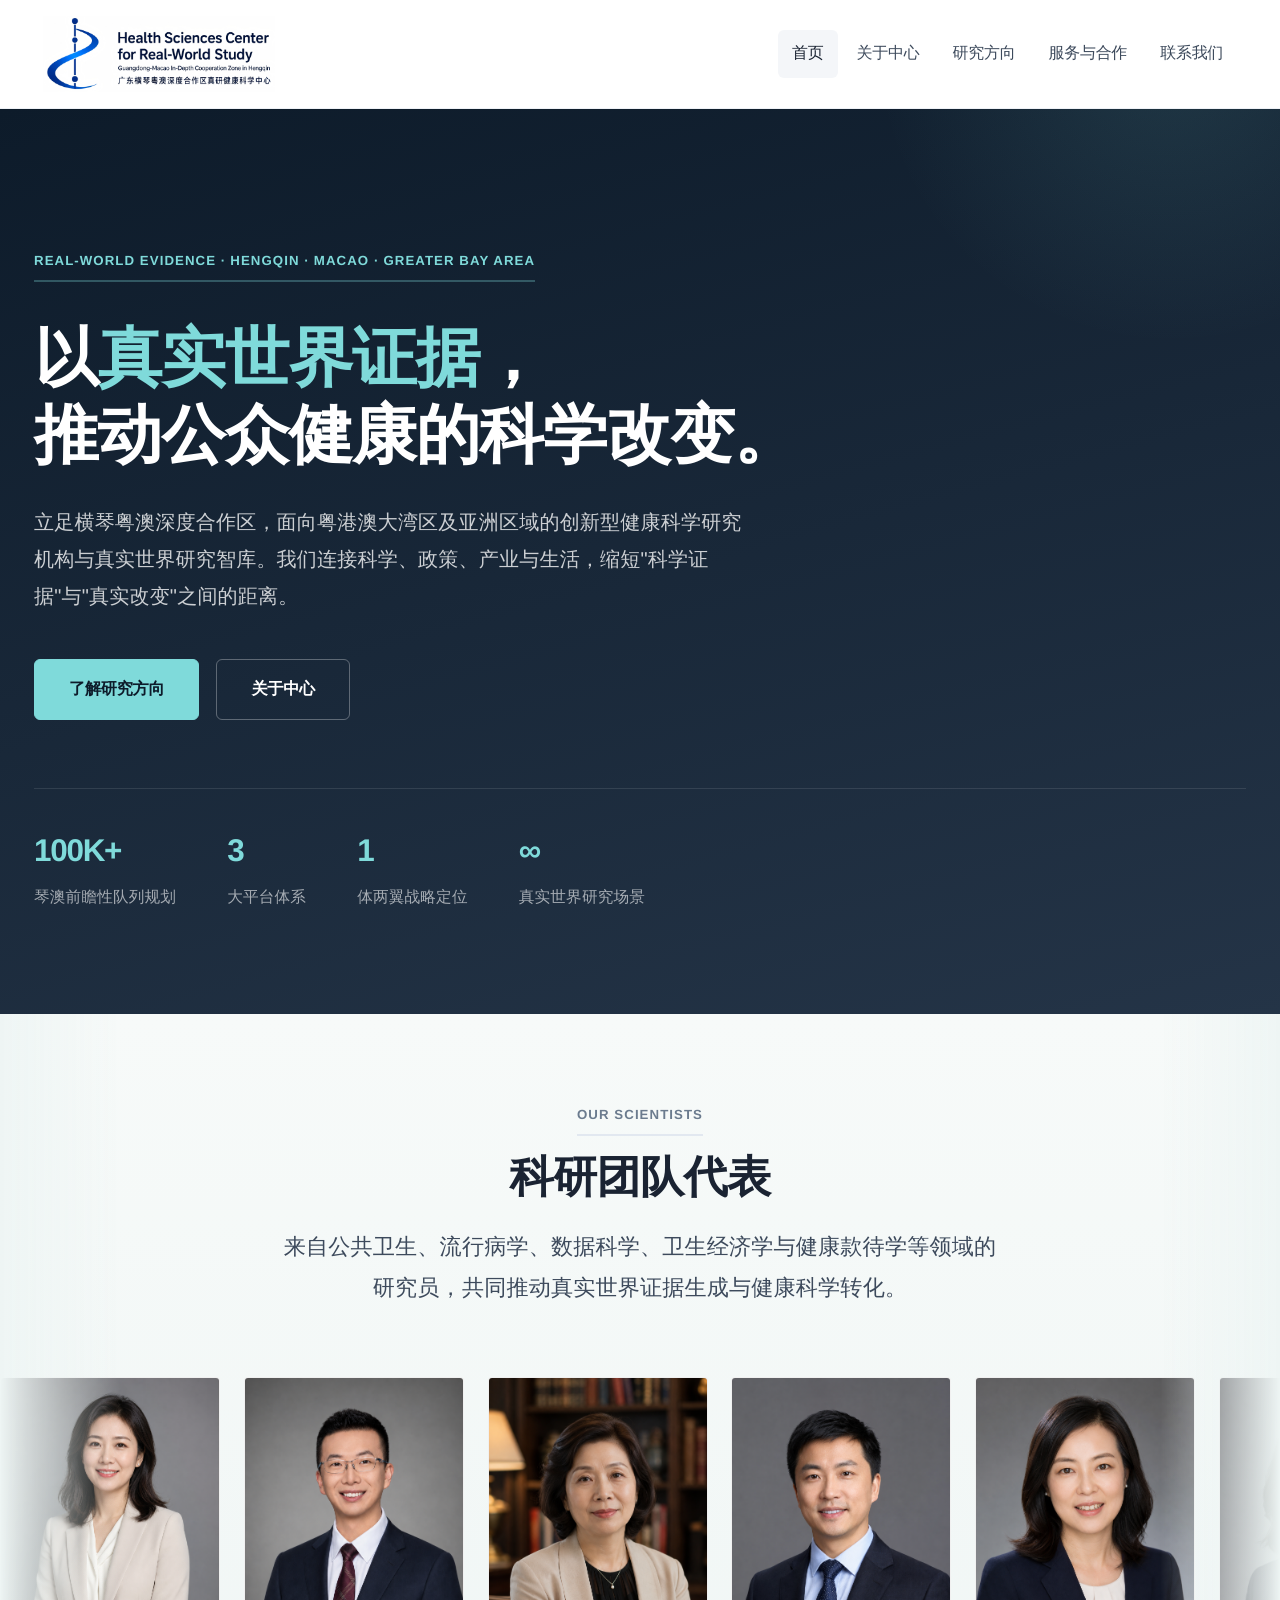
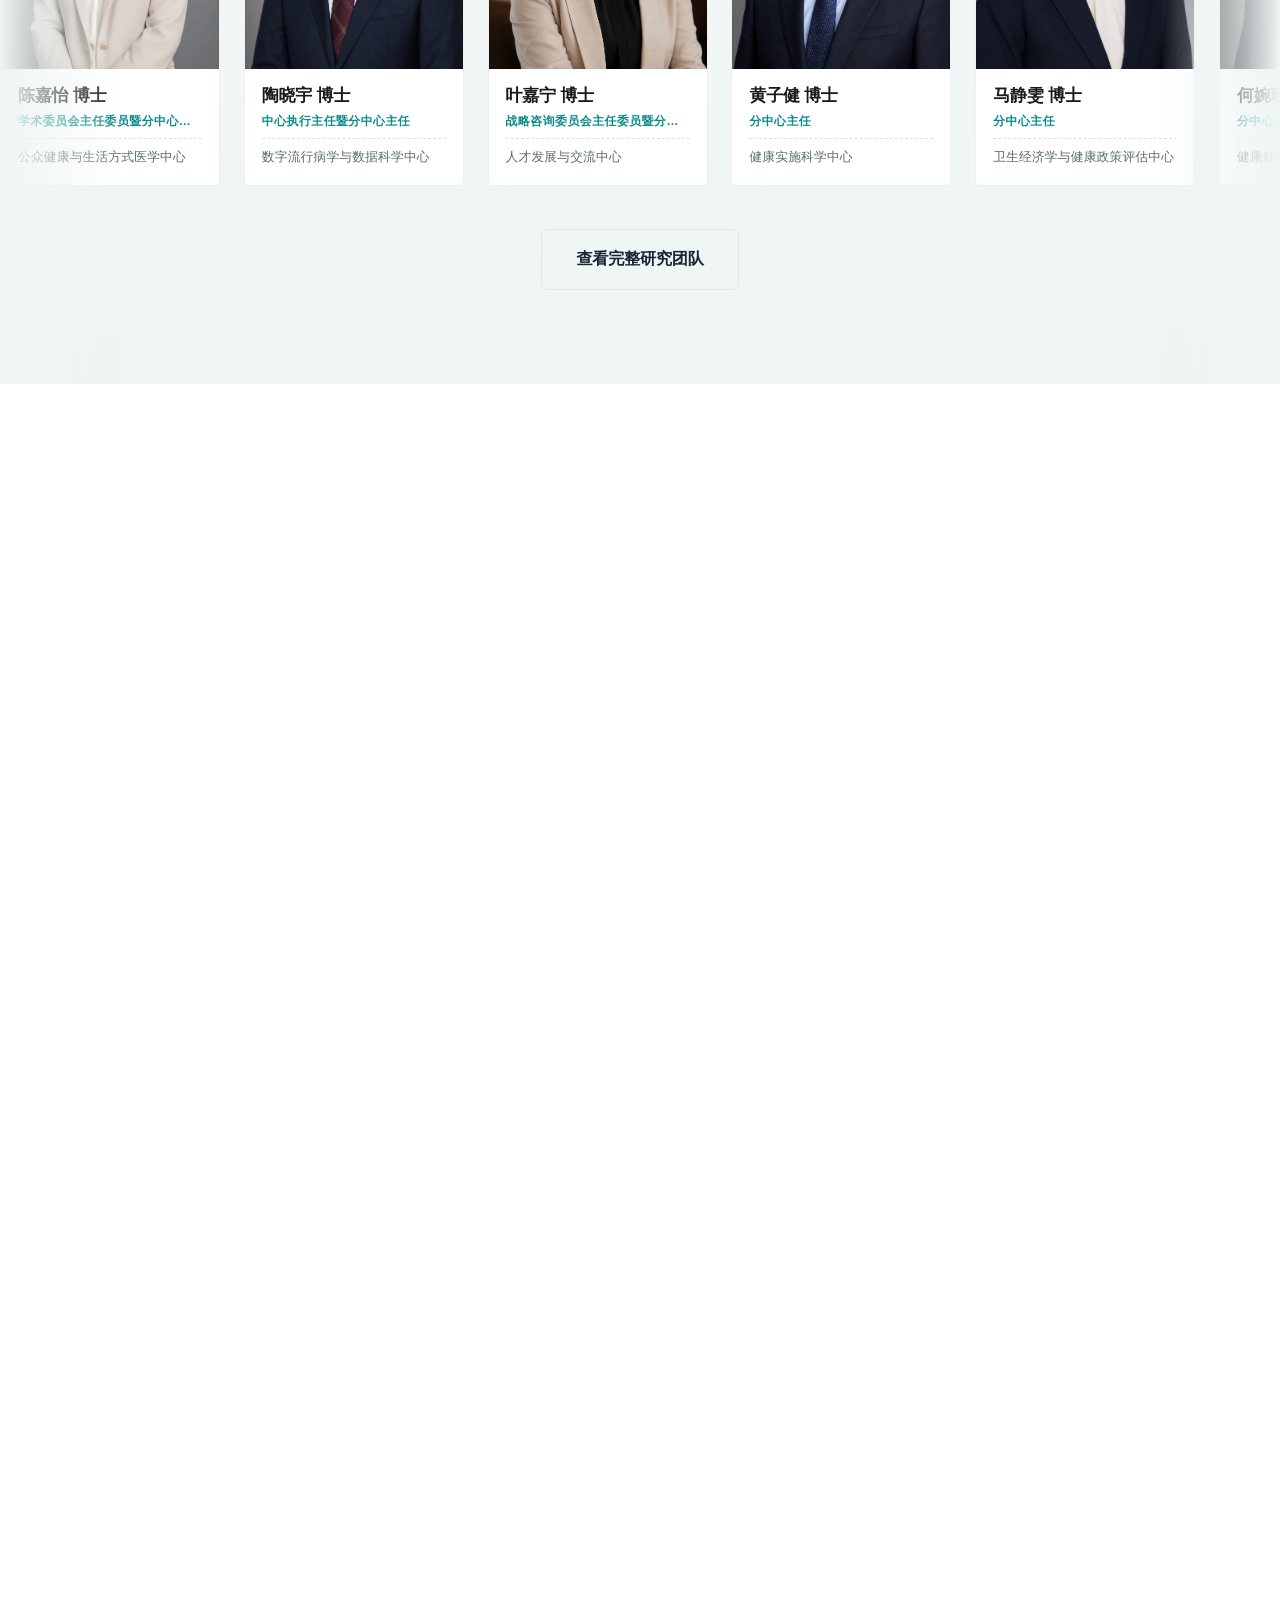
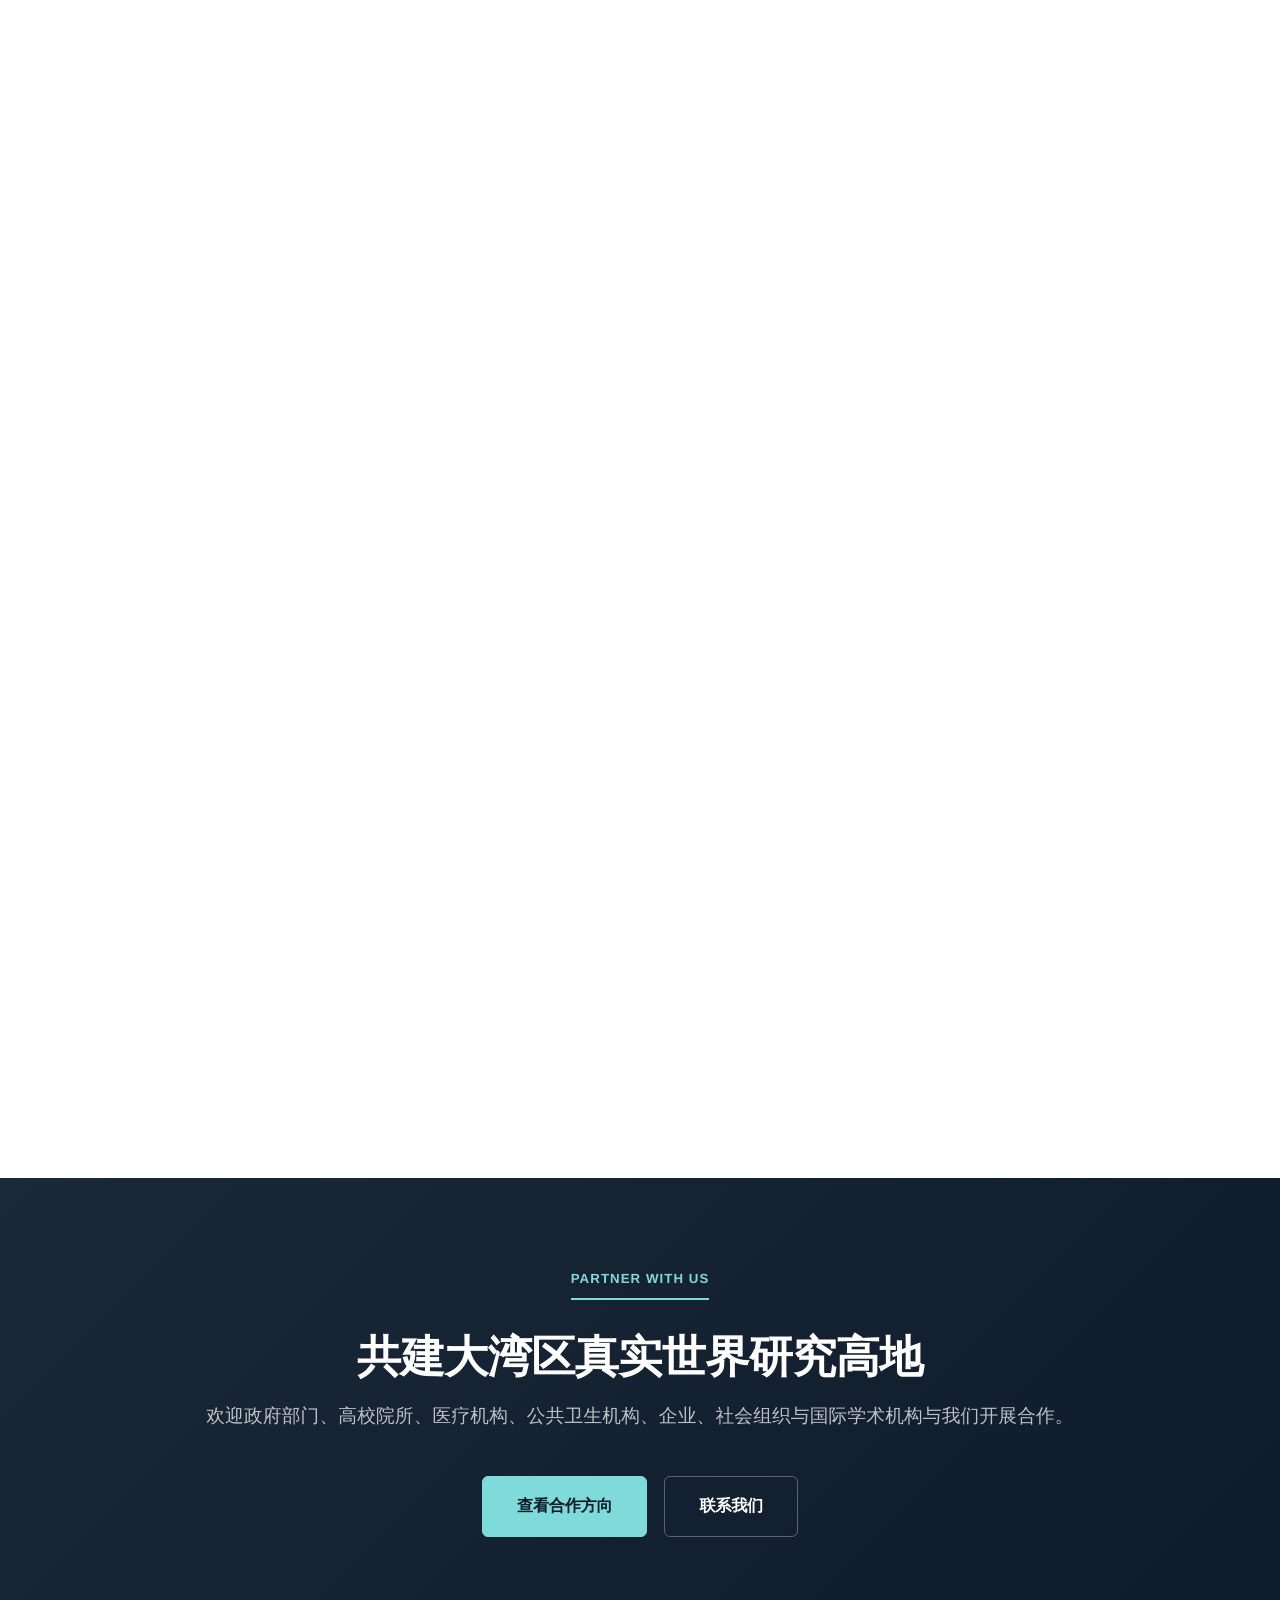
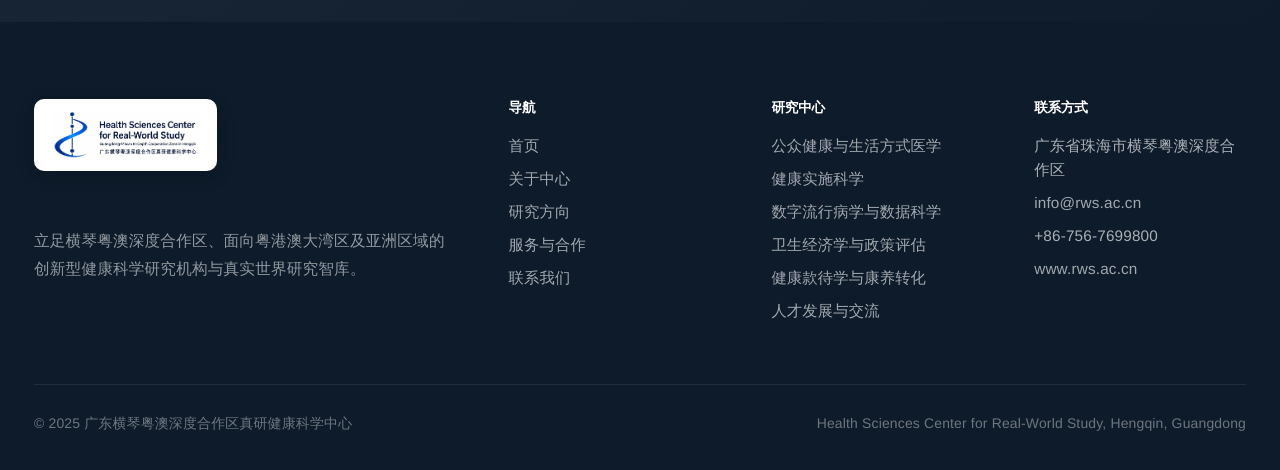
==== index.html @ e876688c "Update index.html" ====
<!DOCTYPE html>
<html lang="zh-CN">
<head>
    <meta charset="UTF-8">
    <meta name="viewport" content="width=device-width, initial-scale=1.0">
    <title>真研健康科学中心 | 横琴粤澳深度合作区</title>
    <meta name="description" content="广东横琴粤澳深度合作区真研健康科学中心 — 立足横琴、联动澳门、服务大湾区、辐射亚洲的真实世界研究高地与公共健康智库。">
    <link rel="icon" href="img/logo-mark.png" type="image/png">

    <link rel="stylesheet" href="styles.css">

    <!-- =====================================================
         Global Font System
         中文：黑体体系
         英文 / 数字：参考科研机构官网常用的现代无衬线字体体系
    ===================================================== -->
    <style>
        :root {
            --font-cn: SimHei, "黑体", "Heiti SC", "STHeiti", "Microsoft YaHei", "PingFang SC", sans-serif;
            --font-latin: "IBM Plex Sans", "Inter", "Aptos", "Segoe UI", "Helvetica Neue", Arial, sans-serif;
            --font-display: "IBM Plex Sans Condensed", "Inter Tight", "Aptos Display", "Segoe UI", "Helvetica Neue", Arial, sans-serif;
            --font-mono-num: "IBM Plex Mono", "Roboto Mono", "SFMono-Regular", Consolas, monospace;
        }

        html,
        body {
            font-family: var(--font-latin), var(--font-cn);
            font-feature-settings: "kern" 1, "liga" 1, "tnum" 1;
            -webkit-font-smoothing: antialiased;
            -moz-osx-font-smoothing: grayscale;
            text-rendering: geometricPrecision;
        }

        *,
        *::before,
        *::after {
            font-family: inherit;
        }

        button,
        input,
        textarea,
        select {
            font: inherit;
        }

        h1,
        h2,
        h3,
        h4,
        h5,
        h6,
        .brand,
        .nav-menu,
        .btn {
            font-family: var(--font-latin), var(--font-cn);
            letter-spacing: -0.015em;
        }

        h1,
        h2 {
            font-weight: 800;
        }

        .eyebrow,
        .en,
        .num,
        .figure,
        .hero-meta strong,
        .legal span:last-child {
            font-family: var(--font-display), var(--font-latin), var(--font-cn);
            font-feature-settings: "tnum" 1, "lnum" 1, "kern" 1;
        }

        .eyebrow,
        .num,
        .en {
            letter-spacing: 0.08em;
        }

        .figure,
        .hero-meta strong {
            letter-spacing: -0.04em;
        }

        .pi-name,
        .pi-role,
        .pi-center,
        .stat .label,
        .card p,
        .bullets p,
        .footer-grid p,
        .footer-grid li {
            font-family: var(--font-latin), var(--font-cn);
        }
    </style>

    <!-- =====================================================
         Team Marquee Styles
    ===================================================== -->
    <style>
        .team-marquee {
            padding: 5rem 0 5.5rem;
            background: linear-gradient(180deg, #f7faf9 0%, #eef5f4 100%);
            position: relative;
            overflow: hidden;
        }

        .team-marquee::before,
        .team-marquee::after {
            content: '';
            position: absolute;
            top: 0;
            bottom: 0;
            width: 120px;
            z-index: 3;
            pointer-events: none;
        }

        .team-marquee::before {
            left: 0;
            background: linear-gradient(90deg, #eef5f4 0%, rgba(238, 245, 244, 0) 100%);
        }

        .team-marquee::after {
            right: 0;
            background: linear-gradient(270deg, #eef5f4 0%, rgba(238, 245, 244, 0) 100%);
        }

        .team-marquee .section-head {
            position: relative;
            z-index: 4;
        }

        .marquee-track-wrap {
            margin-top: 2.5rem;
            position: relative;
            z-index: 1;
        }

        .marquee-track {
            display: flex;
            gap: 1.4rem;
            width: max-content;
            animation: marquee-scroll 80s linear infinite;
            will-change: transform;
        }

        .marquee-track-wrap:hover .marquee-track {
            animation-play-state: paused;
        }

        @keyframes marquee-scroll {
            from { transform: translateX(0); }
            to   { transform: translateX(-50%); }
        }

        .pi-card {
            flex: 0 0 220px;
            background: #fff;
            border: 1px solid rgba(0, 0, 0, .06);
            border-radius: 4px;
            overflow: hidden;
            text-decoration: none;
            color: inherit;
            display: flex;
            flex-direction: column;
            transition: transform .35s ease, box-shadow .35s ease, border-color .35s ease;
        }

        .pi-card:hover {
            transform: translateY(-5px);
            box-shadow: 0 16px 40px rgba(20, 58, 58, .12);
            border-color: rgba(10, 138, 138, .35);
        }

        .pi-photo {
            aspect-ratio: 3 / 4;
            overflow: hidden;
            background:
                radial-gradient(circle at 50% 35%, #c9dede 0 22%, transparent 23%),
                radial-gradient(ellipse at 50% 110%, #c9dede 0 40%, transparent 41%),
                linear-gradient(135deg, #eef5f5 0%, #d9eaea 100%);
        }

        .pi-photo img {
            width: 100%;
            height: 100%;
            object-fit: cover;
            display: block;
            transition: transform .55s ease;
        }

        .pi-card:hover .pi-photo img {
            transform: scale(1.06);
        }

        .pi-body {
            padding: .95rem 1rem 1.1rem;
            display: flex;
            flex-direction: column;
            gap: .35rem;
        }

        .pi-name {
            margin: 0;
            font-size: 1rem;
            font-weight: 700;
            color: #1a1a1a;
            line-height: 1.3;
        }

        .pi-role {
            font-size: .7rem;
            font-weight: 600;
            color: #0a8a8a;
            letter-spacing: .04em;
            line-height: 1.4;
            display: -webkit-box;
            -webkit-line-clamp: 1;
            -webkit-box-orient: vertical;
            overflow: hidden;
        }

        .pi-center {
            font-size: .75rem;
            color: #5a6b6b;
            line-height: 1.5;
            margin: .15rem 0 0;
            padding-top: .5rem;
            border-top: 1px dashed rgba(0, 0, 0, .12);
        }

        @media (max-width: 768px) {
            .team-marquee { padding: 3.5rem 0; }
            .pi-card { flex: 0 0 170px; }
            .pi-body { padding: .8rem .85rem 1rem; }
            .pi-name { font-size: .92rem; }
            .pi-center { font-size: .7rem; }
            .marquee-track { animation-duration: 60s; }

            .team-marquee::before,
            .team-marquee::after {
                width: 60px;
            }
        }

        @media (prefers-reduced-motion: reduce) {
            .marquee-track { animation: none; }
            .marquee-track-wrap { overflow-x: auto; }
        }
    </style>
</head>
<body>

<!-- =====================================================
     Header / Navigation
===================================================== -->
<header class="site-header">
    <div class="nav-container">
        <a href="index.html" class="brand">
            <img src="img/logo.png" alt="真研健康科学中心 Health Sciences Center for Real-World Study">
        </a>
        <nav>
            <ul class="nav-menu">
                <li><a href="index.html" class="is-active">首页</a></li>
                <li><a href="about.html">关于中心</a></li>
                <li><a href="research.html">研究方向</a></li>
                <li><a href="services.html">服务与合作</a></li>
                <li><a href="contact.html">联系我们</a></li>
            </ul>
            <button class="nav-toggle" aria-label="菜单">菜单</button>
        </nav>
    </div>
</header>

<!-- =====================================================
     Hero
===================================================== -->
<section class="hero">
    <div class="hero-inner">
        <span class="eyebrow">Real-World Evidence · Hengqin · Macao · Greater Bay Area</span>
        <h1>以<em>真实世界证据</em>，<br>推动公众健康的科学改变。</h1>
        <p>立足横琴粤澳深度合作区，面向粤港澳大湾区及亚洲区域的创新型健康科学研究机构与真实世界研究智库。我们连接科学、政策、产业与生活，缩短"科学证据"与"真实改变"之间的距离。</p>
        <div class="hero-actions">
            <a href="research.html" class="btn btn-primary">了解研究方向</a>
            <a href="about.html" class="btn btn-ghost">关于中心</a>
        </div>
        <div class="hero-meta">
            <div><strong>100K+</strong>琴澳前瞻性队列规划</div>
            <div><strong>3</strong>大平台体系</div>
            <div><strong>1</strong>体两翼战略定位</div>
            <div><strong>∞</strong>真实世界研究场景</div>
        </div>
    </div>
</section>

<!-- =====================================================
     Research Team Marquee
===================================================== -->
<section class="team-marquee">
    <div class="container">
        <div class="section-head" style="text-align:center;">
            <span class="eyebrow">Our Scientists</span>
            <h2>科研团队代表</h2>
            <p class="lead">来自公共卫生、流行病学、数据科学、卫生经济学与健康款待学等领域的研究员，共同推动真实世界证据生成与健康科学转化。</p>
        </div>
    </div>

    <div class="marquee-track-wrap" aria-label="科研团队照片滚动栏">
        <div class="marquee-track">
            <!-- ====== Pass 1 ====== -->
            <a href="research.html#center-1" class="pi-card">
                <div class="pi-photo"><img src="img/team/chen-jiayi.jpg" alt="陈嘉怡 博士" loading="lazy"></div>
                <div class="pi-body">
                    <h4 class="pi-name">陈嘉怡 博士</h4>
                    <span class="pi-role">学术委员会主任委员暨分中心主任</span>
                    <p class="pi-center">公众健康与生活方式医学中心</p>
                </div>
            </a>

            <a href="research.html#center-3" class="pi-card">
                <div class="pi-photo"><img src="img/team/tao-xiaoyu.jpg" alt="陶晓宇 博士" loading="lazy"></div>
                <div class="pi-body">
                    <h4 class="pi-name">陶晓宇 博士</h4>
                    <span class="pi-role">中心执行主任暨分中心主任</span>
                    <p class="pi-center">数字流行病学与数据科学中心</p>
                </div>
            </a>

            <a href="research.html#center-6" class="pi-card">
                <div class="pi-photo"><img src="img/team/ye-jianing.jpg" alt="叶嘉宁 博士" loading="lazy"></div>
                <div class="pi-body">
                    <h4 class="pi-name">叶嘉宁 博士</h4>
                    <span class="pi-role">战略咨询委员会主任委员暨分中心主任</span>
                    <p class="pi-center">人才发展与交流中心</p>
                </div>
            </a>

            <a href="research.html#center-2" class="pi-card">
                <div class="pi-photo"><img src="img/team/huang-zijian.jpg" alt="黄子健 博士" loading="lazy"></div>
                <div class="pi-body">
                    <h4 class="pi-name">黄子健 博士</h4>
                    <span class="pi-role">分中心主任</span>
                    <p class="pi-center">健康实施科学中心</p>
                </div>
            </a>

            <a href="research.html#center-4" class="pi-card">
                <div class="pi-photo"><img src="img/team/ma-jingwen.jpg" alt="马静雯 博士" loading="lazy"></div>
                <div class="pi-body">
                    <h4 class="pi-name">马静雯 博士</h4>
                    <span class="pi-role">分中心主任</span>
                    <p class="pi-center">卫生经济学与健康政策评估中心</p>
                </div>
            </a>

            <a href="research.html#center-5" class="pi-card">
                <div class="pi-photo"><img src="img/team/he-wanlin.jpg" alt="何婉琳 博士" loading="lazy"></div>
                <div class="pi-body">
                    <h4 class="pi-name">何婉琳 博士</h4>
                    <span class="pi-role">分中心主任</span>
                    <p class="pi-center">健康款待学与康养产业转化中心</p>
                </div>
            </a>

            <a href="research.html#center-1" class="pi-card">
                <div class="pi-photo"><img src="img/team/liang-cheng.jpg" alt="梁澄 博士" loading="lazy"></div>
                <div class="pi-body">
                    <h4 class="pi-name">梁澄 博士</h4>
                    <span class="pi-role">研究员</span>
                    <p class="pi-center">公众健康与生活方式医学中心</p>
                </div>
            </a>

            <a href="research.html#center-1" class="pi-card">
                <div class="pi-photo"><img src="img/team/james-oconnor.jpg" alt="James O'Connor 博士" loading="lazy"></div>
                <div class="pi-body">
                    <h4 class="pi-name">James O'Connor 博士</h4>
                    <span class="pi-role">研究员</span>
                    <p class="pi-center">公众健康与生活方式医学中心</p>
                </div>
            </a>

            <a href="research.html#center-3" class="pi-card">
                <div class="pi-photo"><img src="img/team/aisha-rahman.jpg" alt="Aisha Rahman 博士" loading="lazy"></div>
                <div class="pi-body">
                    <h4 class="pi-name">Aisha Rahman 博士</h4>
                    <span class="pi-role">研究员</span>
                    <p class="pi-center">数字流行病学与数据科学中心</p>
                </div>
            </a>

            <a href="research.html#center-3" class="pi-card">
                <div class="pi-photo"><img src="img/team/deng-siqi.jpg" alt="邓思琪 博士" loading="lazy"></div>
                <div class="pi-body">
                    <h4 class="pi-name">邓思琪 博士</h4>
                    <span class="pi-role">研究员</span>
                    <p class="pi-center">数字流行病学与数据科学中心</p>
                </div>
            </a>

            <a href="research.html#center-5" class="pi-card">
                <div class="pi-photo"><img src="img/team/maria-silva.jpg" alt="Maria Silva 博士" loading="lazy"></div>
                <div class="pi-body">
                    <h4 class="pi-name">Maria Silva 博士</h4>
                    <span class="pi-role">研究员</span>
                    <p class="pi-center">健康款待学与康养产业转化中心</p>
                </div>
            </a>

            <a href="research.html#center-4" class="pi-card">
                <div class="pi-photo"><img src="img/team/zheng-haoran.jpg" alt="郑浩然 博士" loading="lazy"></div>
                <div class="pi-body">
                    <h4 class="pi-name">郑浩然 博士</h4>
                    <span class="pi-role">研究员</span>
                    <p class="pi-center">卫生经济学与健康政策评估中心</p>
                </div>
            </a>

            <!-- ====== Pass 2 复制一遍以实现无缝循环 ====== -->
            <a href="research.html#center-1" class="pi-card" aria-hidden="true">
                <div class="pi-photo"><img src="img/team/chen-jiayi.jpg" alt="" loading="lazy"></div>
                <div class="pi-body">
                    <h4 class="pi-name">陈嘉怡 博士</h4>
                    <span class="pi-role">学术委员会主任委员暨分中心主任</span>
                    <p class="pi-center">公众健康与生活方式医学中心</p>
                </div>
            </a>

            <a href="research.html#center-3" class="pi-card" aria-hidden="true">
                <div class="pi-photo"><img src="img/team/tao-xiaoyu.jpg" alt="" loading="lazy"></div>
                <div class="pi-body">
                    <h4 class="pi-name">陶晓宇 博士</h4>
                    <span class="pi-role">中心执行主任暨分中心主任</span>
                    <p class="pi-center">数字流行病学与数据科学中心</p>
                </div>
            </a>

            <a href="research.html#center-6" class="pi-card" aria-hidden="true">
                <div class="pi-photo"><img src="img/team/ye-jianing.jpg" alt="" loading="lazy"></div>
                <div class="pi-body">
                    <h4 class="pi-name">叶嘉宁 博士</h4>
                    <span class="pi-role">战略咨询委员会主任委员暨分中心主任</span>
                    <p class="pi-center">人才发展与交流中心</p>
                </div>
            </a>

            <a href="research.html#center-2" class="pi-card" aria-hidden="true">
                <div class="pi-photo"><img src="img/team/huang-zijian.jpg" alt="" loading="lazy"></div>
                <div class="pi-body">
                    <h4 class="pi-name">黄子健 博士</h4>
                    <span class="pi-role">分中心主任</span>
                    <p class="pi-center">健康实施科学中心</p>
                </div>
            </a>

            <a href="research.html#center-4" class="pi-card" aria-hidden="true">
                <div class="pi-photo"><img src="img/team/ma-jingwen.jpg" alt="" loading="lazy"></div>
                <div class="pi-body">
                    <h4 class="pi-name">马静雯 博士</h4>
                    <span class="pi-role">分中心主任</span>
                    <p class="pi-center">卫生经济学与健康政策评估中心</p>
                </div>
            </a>

            <a href="research.html#center-5" class="pi-card" aria-hidden="true">
                <div class="pi-photo"><img src="img/team/he-wanlin.jpg" alt="" loading="lazy"></div>
                <div class="pi-body">
                    <h4 class="pi-name">何婉琳 博士</h4>
                    <span class="pi-role">分中心主任</span>
                    <p class="pi-center">健康款待学与康养产业转化中心</p>
                </div>
            </a>

            <a href="research.html#center-1" class="pi-card" aria-hidden="true">
                <div class="pi-photo"><img src="img/team/liang-cheng.jpg" alt="" loading="lazy"></div>
                <div class="pi-body">
                    <h4 class="pi-name">梁澄 博士</h4>
                    <span class="pi-role">研究员</span>
                    <p class="pi-center">公众健康与生活方式医学中心</p>
                </div>
            </a>

            <a href="research.html#center-1" class="pi-card" aria-hidden="true">
                <div class="pi-photo"><img src="img/team/james-oconnor.jpg" alt="" loading="lazy"></div>
                <div class="pi-body">
                    <h4 class="pi-name">James O'Connor 博士</h4>
                    <span class="pi-role">研究员</span>
                    <p class="pi-center">公众健康与生活方式医学中心</p>
                </div>
            </a>

            <a href="research.html#center-3" class="pi-card" aria-hidden="true">
                <div class="pi-photo"><img src="img/team/aisha-rahman.jpg" alt="" loading="lazy"></div>
                <div class="pi-body">
                    <h4 class="pi-name">Aisha Rahman 博士</h4>
                    <span class="pi-role">研究员</span>
                    <p class="pi-center">数字流行病学与数据科学中心</p>
                </div>
            </a>

            <a href="research.html#center-3" class="pi-card" aria-hidden="true">
                <div class="pi-photo"><img src="img/team/deng-siqi.jpg" alt="" loading="lazy"></div>
                <div class="pi-body">
                    <h4 class="pi-name">邓思琪 博士</h4>
                    <span class="pi-role">研究员</span>
                    <p class="pi-center">数字流行病学与数据科学中心</p>
                </div>
            </a>

            <a href="research.html#center-5" class="pi-card" aria-hidden="true">
                <div class="pi-photo"><img src="img/team/maria-silva.jpg" alt="" loading="lazy"></div>
                <div class="pi-body">
                    <h4 class="pi-name">Maria Silva 博士</h4>
                    <span class="pi-role">研究员</span>
                    <p class="pi-center">健康款待学与康养产业转化中心</p>
                </div>
            </a>

            <a href="research.html#center-4" class="pi-card" aria-hidden="true">
                <div class="pi-photo"><img src="img/team/zheng-haoran.jpg" alt="" loading="lazy"></div>
                <div class="pi-body">
                    <h4 class="pi-name">郑浩然 博士</h4>
                    <span class="pi-role">研究员</span>
                    <p class="pi-center">卫生经济学与健康政策评估中心</p>
                </div>
            </a>
        </div>
    </div>

    <div class="container" style="text-align:center; margin-top:2.5rem; position:relative; z-index:4;">
        <a href="research.html" class="btn btn-outline">查看完整研究团队</a>
    </div>
</section>

<!-- =====================================================
     Strategic Positioning — 一体两翼三平台
===================================================== -->
<section class="section section--soft">
    <div class="container">
        <div class="section-head">
            <span class="eyebrow">Strategic Positioning</span>
            <h2>一体 · 两翼 · 三平台</h2>
            <p class="lead">以真实世界研究为核心方法体系，贯穿中心所有科研、转化与服务工作；以公众健康科学与健康产业转化为两翼；构建三大支撑平台。</p>
        </div>

        <div class="grid grid--3">
            <div class="card">
                <div class="num">PILLAR · 01</div>
                <h3>一体</h3>
                <span class="en">Real-World Research</span>
                <p>以真实世界研究为核心方法体系，贯穿中心所有科研、转化与服务工作，回答"在真实人群中是否有效、为谁有效、如何持续有效"。</p>
            </div>

            <div class="card">
                <div class="num">PILLAR · 02</div>
                <h3>两翼</h3>
                <span class="en">Public Health × Industry Translation</span>
                <p>一翼服务慢性病防控、主动健康、健康政策与基层公共卫生体系建设；另一翼服务康养文旅、数字健康与高端服务业的科学验证与标准建设。</p>
            </div>

            <div class="card">
                <div class="num">PILLAR · 03</div>
                <h3>三平台</h3>
                <span class="en">Three Core Platforms</span>
                <p>真实世界数据与数字流行病学平台、健康干预评价与实施科学平台、健康款待学与康养产业转化平台，形成完整的科研支撑体系。</p>
            </div>
        </div>
    </div>
</section>

<!-- =====================================================
     Stats Strip
===================================================== -->
<section class="section" style="padding-top:0;">
    <div class="container">
        <div class="stats">
            <div class="stat">
                <div class="figure">100K<sup style="font-size:.5em;">+</sup></div>
                <div class="label">琴澳前瞻性队列规划</div>
            </div>

            <div class="stat">
                <div class="figure">3</div>
                <div class="label">平台支撑体系</div>
            </div>

            <div class="stat">
                <div class="figure">3–5<span style="font-size:.5em;">年</span></div>
                <div class="label">重点项目建设周期</div>
            </div>

            <div class="stat">
                <div class="figure">∞</div>
                <div class="label">真实世界研究场景</div>
            </div>
        </div>
    </div>
</section>

<!-- =====================================================
     Key Initiatives
===================================================== -->
<section class="section section--ink">
    <div class="container">
        <div class="section-head">
            <span class="eyebrow">Key Initiatives</span>
            <h2>未来三至五年重点建设项目</h2>
            <p class="lead">面向横琴、澳门与大湾区的标志性研究与产业转化项目，构建从数据、证据到决策、实施、转化的完整闭环。</p>
        </div>

        <ol class="bullets" style="border-top:1px solid rgba(255,255,255,.12);">
            <li style="border-bottom-color:rgba(255,255,255,.12);">
                <div>
                    <h4 style="color:#fff;">琴澳前瞻性健康队列建设</h4>
                    <p style="color:#c8d0de;">覆盖横琴、澳门及大湾区重点人群的长期健康队列，形成生活方式、环境暴露、健康行为、慢病风险与健康结局的持续追踪体系。</p>
                </div>
            </li>

            <li style="border-bottom-color:rgba(255,255,255,.12);">
                <div>
                    <h4 style="color:#fff;">大湾区主动健康示范项目</h4>
                    <p style="color:#c8d0de;">围绕高血压、糖尿病、肥胖、睡眠障碍、心理压力与亚健康状态，开展社区与企业场景下的主动健康干预示范，形成可复制的服务模式。</p>
                </div>
            </li>

            <li style="border-bottom-color:rgba(255,255,255,.12);">
                <div>
                    <h4 style="color:#fff;">真实世界数据治理与研究平台</h4>
                    <p style="color:#c8d0de;">建设符合伦理、合规与数据安全要求的真实世界数据平台，服务科研课题、政策评估、产业验证与国际合作。</p>
                </div>
            </li>

            <li style="border-bottom-color:rgba(255,255,255,.12);">
                <div>
                    <h4 style="color:#fff;">健康款待学示范场景</h4>
                    <p style="color:#c8d0de;">联合横琴与澳门酒店、度假区、会展中心与康养机构，打造一批具有科学评价体系的健康款待学示范项目。</p>
                </div>
            </li>

            <li style="border-bottom-color:rgba(255,255,255,.12);">
                <div>
                    <h4 style="color:#fff;">大湾区公众健康与卫生经济蓝皮书</h4>
                    <p style="color:#c8d0de;">定期发布区域健康趋势、慢病负担、生活方式风险、健康服务价值与卫生经济学评价报告，形成面向政府与产业的高质量智库成果。</p>
                </div>
            </li>

            <li style="border-bottom-color:rgba(255,255,255,.12);">
                <div>
                    <h4 style="color:#fff;">国际真实世界研究与公众健康论坛</h4>
                    <p style="color:#c8d0de;">打造具有区域影响力与国际识别度的学术交流平台，促进横琴在真实世界研究、生活方式医学、实施科学与健康款待学领域的国际合作。</p>
                </div>
            </li>
        </ol>
    </div>
</section>

<!-- =====================================================
     CTA
===================================================== -->
<section class="cta">
    <div class="container">
        <span class="eyebrow" style="color:#7fdada; border-color:#7fdada;">Partner With Us</span>
        <h2>共建大湾区真实世界研究高地</h2>
        <p>欢迎政府部门、高校院所、医疗机构、公共卫生机构、企业、社会组织与国际学术机构与我们开展合作。</p>
        <div class="hero-actions" style="justify-content:center;">
            <a href="services.html" class="btn btn-primary">查看合作方向</a>
            <a href="contact.html" class="btn btn-ghost">联系我们</a>
        </div>
    </div>
</section>

<!-- =====================================================
     Footer
===================================================== -->
<footer class="site-footer">
    <div class="footer-grid">
        <div class="footer-brand">
            <div class="brand brand--footer">
                <img src="img/logo.png" alt="真研健康科学中心 Health Sciences Center for Real-World Study">
            </div>
            <p>立足横琴粤澳深度合作区、面向粤港澳大湾区及亚洲区域的创新型健康科学研究机构与真实世界研究智库。</p>
        </div>

        <div>
            <h5>导航</h5>
            <ul>
                <li><a href="index.html">首页</a></li>
                <li><a href="about.html">关于中心</a></li>
                <li><a href="research.html">研究方向</a></li>
                <li><a href="services.html">服务与合作</a></li>
                <li><a href="contact.html">联系我们</a></li>
            </ul>
        </div>

        <div>
            <h5>研究中心</h5>
            <ul>
                <li><a href="research.html#center-1">公众健康与生活方式医学</a></li>
                <li><a href="research.html#center-2">健康实施科学</a></li>
                <li><a href="research.html#center-3">数字流行病学与数据科学</a></li>
                <li><a href="research.html#center-4">卫生经济学与政策评估</a></li>
                <li><a href="research.html#center-5">健康款待学与康养转化</a></li>
                <li><a href="research.html#center-6">人才发展与交流</a></li>
            </ul>
        </div>

        <div>
            <h5>联系方式</h5>
            <ul>
                <li>广东省珠海市横琴粤澳深度合作区</li>
                <li><a href="mailto:info@rws.ac.cn">info@rws.ac.cn</a></li>
                <li>+86-756-7699800</li>
                <li><a href="http://www.rws.ac.cn">www.rws.ac.cn</a></li>
            </ul>
        </div>
    </div>

    <div class="legal">
        <span>© 2025 广东横琴粤澳深度合作区真研健康科学中心</span>
        <span>Health Sciences Center for Real-World Study, Hengqin, Guangdong</span>
    </div>
</footer>

<!-- =====================================================
     Minimal interactivity
===================================================== -->
<script>
    // Mobile nav toggle
    const toggle = document.querySelector('.nav-toggle');
    const menu   = document.querySelector('.nav-menu');

    if (toggle && menu) {
        toggle.addEventListener('click', () => menu.classList.toggle('is-open'));
    }

    // Reveal on scroll
    const io = new IntersectionObserver((entries) => {
        entries.forEach(e => {
            if (e.isIntersecting) {
                e.target.classList.add('is-in');
            }
        });
    }, { threshold: 0.12 });

    document.querySelectorAll('.section, .card, .center-card, .stat').forEach(el => {
        el.classList.add('reveal');
        io.observe(el);
    });
</script>

</body>
</html>
---- styles.css ----
/* =====================================================
   styles.css — 横琴真研健康科学中心
   Design Language: Scientific · Trustworthy · Modern
   ===================================================== */

/* ----- Reset & Base ----- */
*, *::before, *::after {
    margin: 0;
    padding: 0;
    box-sizing: border-box;
}

:root {
    --ink-900: #0d1b2a;
    --ink-800: #1b2838;
    --ink-700: #243447;
    --ink-600: #2f4562;
    --ink-100: #f4f6f9;
    --ink-50:  #f9fafb;

    --accent: #7fdada;
    --accent-dark: #5bc0c0;
    --accent-glow: rgba(127, 218, 218, .12);

    --text-primary: #1a2332;
    --text-secondary: #3d4a5c;
    --text-soft: #6b7b8e;
    --text-inv: #ffffff;

    --border: #e2e8f0;
    --border-light: #eef1f6;

    --surface: #ffffff;
    --surface-soft: var(--ink-50);

    --font-sans: 'Inter', 'Noto Sans SC', -apple-system, BlinkMacSystemFont, 'Segoe UI', 'PingFang SC', 'Microsoft YaHei', sans-serif;
    --font-serif: 'Noto Serif SC', 'Source Serif 4', Georgia, 'Times New Roman', serif;

    --section-pad: 6rem;
    --container-max: 1240px;
    --container-narrow: 820px;

    --ease: cubic-bezier(.4, 0, .2, 1);
    --duration: .3s;

    --radius: 6px;
    --radius-lg: 12px;

    /* Header logo control */
    --nav-height: 108px;
    --nav-max-width: 1440px;
    --logo-height: 76px;
    --logo-max-width: 520px;
}

html {
    font-size: 17px;
    scroll-behavior: smooth;
    -webkit-font-smoothing: antialiased;
    -moz-osx-font-smoothing: grayscale;
    text-rendering: optimizeLegibility;
}

body {
    font-family: var(--font-sans);
    color: var(--text-primary);
    background: var(--surface);
    line-height: 1.8;
    font-size: 1rem;
    font-weight: 400;
    letter-spacing: .01em;
    overflow-x: hidden;
}

img {
    max-width: 100%;
    height: auto;
    display: block;
}

a {
    color: var(--accent-dark);
    text-decoration: none;
    transition: color var(--duration) var(--ease);
}

a:hover {
    color: var(--ink-900);
}

p {
    color: var(--text-secondary);
}

.container {
    max-width: var(--container-max);
    margin: 0 auto;
    padding: 0 2rem;
}

.container--narrow {
    max-width: var(--container-narrow);
}

/* ----- Typography ----- */
h1, h2, h3, h4, h5 {
    font-family: var(--font-sans);
    font-weight: 700;
    line-height: 1.3;
    color: var(--text-primary);
    letter-spacing: -.005em;
}

h1 { font-size: clamp(2.2rem, 5vw, 3.5rem); font-weight: 800; letter-spacing: -.02em; }
h2 { font-size: clamp(1.75rem, 3.5vw, 2.6rem); font-weight: 700; letter-spacing: -.015em; }
h3 { font-size: clamp(1.2rem, 2vw, 1.55rem); font-weight: 700; }
h4 { font-size: 1.15rem; font-weight: 600; }
h5 { font-size: .82rem; font-weight: 600; letter-spacing: .12em; text-transform: uppercase; color: var(--text-soft); }

.lead {
    font-family: var(--font-serif);
    font-size: 1.3rem;
    line-height: 1.85;
    color: var(--text-secondary);
    font-weight: 400;
}

.text-muted { color: var(--text-soft); }
.text-center { text-align: center; }
.mt-2 { margin-top: 1rem; }
.mt-3 { margin-top: 1.5rem; }
.mt-4 { margin-top: 2.5rem; }

.eyebrow {
    display: inline-block;
    font-size: .78rem;
    font-weight: 700;
    letter-spacing: .16em;
    text-transform: uppercase;
    color: var(--text-soft);
    border-bottom: 2px solid var(--border);
    padding-bottom: .4rem;
    margin-bottom: 1rem;
}

.divider {
    width: 44px;
    height: 3px;
    background: var(--accent);
    border-radius: 2px;
    margin: .75rem 0;
}

.divider--center {
    margin-left: auto;
    margin-right: auto;
}

.tag {
    display: inline-block;
    font-size: .74rem;
    font-weight: 600;
    letter-spacing: .08em;
    text-transform: uppercase;
    padding: .35rem .75rem;
    border: 1px solid var(--border);
    border-radius: 3px;
    color: var(--text-soft);
    margin-right: .4rem;
    margin-bottom: .4rem;
}

.tag--accent {
    border-color: var(--accent);
    color: var(--accent-dark);
}

/* =====================================================
   HEADER & LOGO — WIDER NAVIGATION BAR
   ===================================================== */
.site-header {
    position: sticky;
    top: 0;
    z-index: 1000;
    background: #ffffff !important;
    border-bottom: 1px solid var(--border-light);
    box-shadow: 0 1px 0 rgba(0,0,0,.03);
    overflow: visible;
}

.site-header:hover {
    box-shadow: 0 2px 24px rgba(0,0,0,.05);
}

.nav-container {
    max-width: var(--nav-max-width);
    margin: 0 auto;
    padding: 0 2.5rem;

    display: flex;
    align-items: center;
    justify-content: space-between;
    gap: 2rem;

    height: var(--nav-height);
    min-height: var(--nav-height);

    overflow: visible;
}

.brand {
    display: inline-flex !important;
    align-items: center;
    gap: .75rem;
    text-decoration: none;
    color: var(--text-primary);
    line-height: 1;
    flex-shrink: 0;

    max-width: var(--logo-max-width);
    overflow: visible;
}

.site-header img,
.site-header .brand img,
.site-header .brand-mark {
    height: var(--logo-height) !important;
    max-height: var(--logo-height) !important;

    width: auto !important;
    max-width: var(--logo-max-width) !important;

    object-fit: contain !important;
    object-position: left center !important;
    display: block !important;
    flex-shrink: 0;
}

/* logo 文件已含完整中英文名，旁边的 brand-text 一律隐藏 */
.brand-text,
.site-header .brand span,
.site-header .brand small {
    display: none !important;
}

.site-header .brand:hover {
    opacity: .9;
}

.nav-menu {
    display: flex;
    list-style: none;
    gap: .25rem;
    flex-shrink: 1;
    justify-content: flex-end;
    align-items: center;
    min-width: 0;
}

.nav-menu a {
    display: block;
    padding: .55rem .85rem;
    font-size: .94rem;
    font-weight: 500;
    color: var(--text-secondary);
    border-radius: var(--radius);
    transition: all var(--duration) var(--ease);
    white-space: nowrap;
}

.nav-menu a:hover,
.nav-menu a.is-active {
    color: var(--text-primary);
    background: var(--ink-100);
}

.nav-toggle {
    display: none;
    background: none;
    border: 1px solid var(--border);
    border-radius: var(--radius);
    padding: .5rem 1rem;
    font-size: .9rem;
    font-weight: 500;
    color: var(--text-primary);
    cursor: pointer;
    flex-shrink: 0;
}

/* =====================================================
   FOOTER LOGO
   ===================================================== */
.brand--footer {
    display: inline-block !important;
    background: #ffffff;
    padding: 12px 18px;
    border-radius: 10px;
    margin-bottom: 1.5rem;
    box-shadow: 0 4px 18px rgba(0,0,0,.18);
    max-width: 100%;
    overflow: hidden;
}

.brand--footer img,
.brand--footer .brand-mark {
    height: 48px !important;
    max-height: 48px !important;
    width: auto !important;
    max-width: 280px !important;
    object-fit: contain !important;
    display: block !important;
}

.brand--footer .brand-text,
.brand--footer span,
.brand--footer small {
    display: none !important;
}

/* =====================================================
   HERO
   ===================================================== */
.hero {
    background: linear-gradient(165deg, var(--ink-900) 0%, var(--ink-700) 100%);
    color: var(--text-inv);
    padding: 8rem 2rem 6rem;
    position: relative;
    overflow: hidden;
}

.hero::before {
    content: '';
    position: absolute;
    top: -40%;
    right: -15%;
    width: 600px;
    height: 600px;
    background: radial-gradient(circle, var(--accent-glow) 0%, transparent 70%);
    pointer-events: none;
}

.hero-inner {
    max-width: var(--container-max);
    margin: 0 auto;
    position: relative;
}

.hero h1 {
    color: var(--text-inv);
    margin: 1.25rem 0 1.75rem;
    font-size: clamp(2.4rem, 5.5vw, 3.8rem);
    font-weight: 800;
    line-height: 1.2;
}

.hero h1 em {
    font-style: normal;
    color: var(--accent);
}

.hero p {
    font-size: 1.18rem;
    line-height: 1.85;
    color: rgba(255,255,255,.78);
    max-width: 720px;
}

.hero .eyebrow {
    color: var(--accent);
    border-bottom-color: rgba(127,218,218,.3);
}

.hero-actions {
    display: flex;
    gap: 1rem;
    margin-top: 2.5rem;
    flex-wrap: wrap;
}

.hero-meta {
    display: flex;
    gap: 3rem;
    margin-top: 4rem;
    padding-top: 2rem;
    border-top: 1px solid rgba(255,255,255,.1);
    flex-wrap: wrap;
}

.hero-meta div {
    font-size: .92rem;
    color: rgba(255,255,255,.6);
}

.hero-meta strong {
    display: block;
    font-size: 1.85rem;
    color: var(--accent);
    font-weight: 800;
    margin-bottom: .25rem;
    letter-spacing: -.02em;
}

/* =====================================================
   PAGE HEADER
   ===================================================== */
.page-header {
    background: linear-gradient(165deg, var(--ink-900) 0%, var(--ink-800) 100%);
    color: var(--text-inv);
    padding: 6rem 0 4.5rem;
}

.page-header h1 {
    color: var(--text-inv);
    margin: 1rem 0 1.25rem;
    font-size: clamp(2rem, 4.5vw, 3rem);
}

.page-header p {
    font-size: 1.1rem;
    color: rgba(255,255,255,.72);
    max-width: 680px;
    line-height: 1.8;
}

.page-header .eyebrow {
    color: var(--accent);
    border-bottom-color: rgba(127,218,218,.3);
}

.breadcrumb {
    list-style: none;
    display: flex;
    gap: .5rem;
    font-size: .85rem;
    margin-bottom: 1.5rem;
}

.breadcrumb li + li::before {
    content: '/';
    margin-right: .5rem;
    color: rgba(255,255,255,.35);
}

.breadcrumb a {
    color: rgba(255,255,255,.5);
}

.breadcrumb a:hover {
    color: var(--accent);
}

.breadcrumb li:last-child {
    color: rgba(255,255,255,.85);
}

/* =====================================================
   SECTIONS
   ===================================================== */
.section {
    padding: var(--section-pad) 0;
}

.section--soft {
    background: var(--surface-soft);
}

.section--ink {
    background: var(--ink-900);
    color: var(--text-inv);
}

.section--ink h2,
.section--ink h3,
.section--ink h4 {
    color: var(--text-inv);
}

.section--ink p {
    color: rgba(255,255,255,.75);
}

.section--ink .lead {
    color: rgba(255,255,255,.82);
}

.section--ink .eyebrow {
    color: var(--accent);
    border-bottom-color: rgba(127,218,218,.3);
}

.section-head {
    text-align: center;
    max-width: 720px;
    margin: 0 auto 4rem;
}

.section-head .eyebrow {
    margin-bottom: .75rem;
}

.section-head h2 {
    margin-bottom: 1.25rem;
}

/* =====================================================
   EDITORIAL LAYOUT
   ===================================================== */
.editorial {
    display: grid;
    grid-template-columns: 220px 1fr;
    gap: 4rem;
    align-items: start;
}

.label-col {
    position: sticky;
    top: 130px;
}

.label-col h5 {
    margin-bottom: .5rem;
    font-size: .9rem;
}

.label-col p {
    font-size: .85rem;
    color: var(--text-soft);
    margin-top: .5rem;
}

.editorial p {
    font-size: 1.02rem;
    margin-bottom: 1rem;
}

/* =====================================================
   GRID
   ===================================================== */
.grid {
    display: grid;
    gap: 2rem;
}

.grid--2 { grid-template-columns: repeat(2, 1fr); }
.grid--3 { grid-template-columns: repeat(3, 1fr); }

/* =====================================================
   CARDS
   ===================================================== */
.card {
    background: var(--surface);
    border: 1px solid var(--border);
    border-radius: var(--radius-lg);
    padding: 2.25rem;
    transition: all var(--duration) var(--ease);
}

.card:hover {
    border-color: var(--accent);
    box-shadow: 0 12px 36px rgba(0,0,0,.07);
    transform: translateY(-3px);
}

.card .num {
    font-size: .76rem;
    font-weight: 700;
    letter-spacing: .12em;
    color: var(--text-soft);
    margin-bottom: 1rem;
}

.card h3 {
    font-size: 1.25rem;
    margin-bottom: .6rem;
    padding-bottom: .8rem;
    border-bottom: 1px solid var(--border-light);
}

.card .en {
    display: block;
    font-size: .82rem;
    color: var(--text-soft);
    margin-bottom: .85rem;
    letter-spacing: .02em;
}

.card p {
    font-size: 1rem;
    color: var(--text-secondary);
    line-height: 1.75;
}

.feature-card {
    background: var(--ink-800);
    border-color: transparent;
    color: var(--text-inv);
}

.feature-card h3 {
    color: var(--text-inv);
    border-bottom-color: rgba(255,255,255,.12);
}

.feature-card p {
    color: rgba(255,255,255,.75);
}

.feature-card:hover {
    border-color: var(--accent);
    box-shadow: 0 12px 44px rgba(127,218,218,.1);
}

.center-card {
    background: var(--surface);
    border: 1px solid var(--border);
    border-radius: var(--radius-lg);
    padding: 2.25rem;
    transition: all var(--duration) var(--ease);
}

.center-card:hover {
    border-color: var(--accent);
    box-shadow: 0 12px 36px rgba(0,0,0,.07);
    transform: translateY(-3px);
}

.center-card .num {
    font-size: .76rem;
    font-weight: 700;
    letter-spacing: .12em;
    color: var(--text-soft);
    margin-bottom: 1rem;
}

.center-card h3 {
    font-size: 1.2rem;
    margin-bottom: .6rem;
}

.center-card .en {
    display: block;
    font-size: .82rem;
    color: var(--text-soft);
    margin-bottom: .85rem;
    letter-spacing: .02em;
}

.center-card p {
    font-size: 1rem;
    color: var(--text-secondary);
    line-height: 1.75;
}

/* =====================================================
   MORE LINK
   ===================================================== */
.more {
    display: inline-block;
    margin-top: 1rem;
    font-size: .9rem;
    font-weight: 600;
    color: var(--accent-dark);
    letter-spacing: .02em;
}

.more::after {
    content: ' →';
    transition: transform var(--duration) var(--ease);
    display: inline-block;
}

.more:hover::after {
    transform: translateX(4px);
}

/* =====================================================
   STATS
   ===================================================== */
.stats {
    display: flex;
    justify-content: space-between;
    padding: 3rem 0;
    border-top: 1px solid var(--border);
    border-bottom: 1px solid var(--border);
    flex-wrap: wrap;
    gap: 2rem;
}

.stat {
    text-align: center;
}

.stat .figure {
    font-size: 3.2rem;
    font-weight: 800;
    color: var(--ink-900);
    letter-spacing: -.03em;
    line-height: 1.05;
}

.stat .label {
    font-size: .88rem;
    color: var(--text-soft);
    margin-top: .5rem;
    font-weight: 500;
}

/* =====================================================
   BULLETS
   ===================================================== */
.bullets {
    list-style: none;
    counter-reset: bullet;
}

.bullets li {
    display: flex;
    align-items: flex-start;
    gap: 1.75rem;
    padding: 2rem 0;
    border-bottom: 1px solid var(--border);
    counter-increment: bullet;
}

.bullets li::before {
    content: counter(bullet, decimal-leading-zero);
    font-size: .82rem;
    font-weight: 700;
    color: var(--accent-dark);
    letter-spacing: .06em;
    min-width: 32px;
    padding-top: .35rem;
}

.bullets h4 {
    margin-bottom: .5rem;
    font-size: 1.15rem;
}

.bullets p {
    font-size: 1rem;
    color: var(--text-secondary);
    line-height: 1.8;
}

/* =====================================================
   BLOCKQUOTE
   ===================================================== */
blockquote {
    border-left: 3px solid var(--accent);
    padding: 1.5rem 0 1.5rem 1.75rem;
    margin: 2rem 0;
    font-family: var(--font-serif);
    font-size: 1.18rem;
    line-height: 1.85;
    color: var(--text-secondary);
}

blockquote cite {
    display: block;
    margin-top: 1rem;
    font-size: .88rem;
    font-style: normal;
    color: var(--text-soft);
    font-family: var(--font-sans);
}

/* =====================================================
   TABLE
   ===================================================== */
.table {
    width: 100%;
    border-collapse: collapse;
    font-size: .96rem;
}

.table thead {
    background: var(--ink-100);
}

.table th {
    text-align: left;
    font-size: .8rem;
    font-weight: 700;
    letter-spacing: .06em;
    text-transform: uppercase;
    color: var(--text-soft);
    padding: 1.1rem 1.25rem;
    border-bottom: 2px solid var(--border);
}

.table td {
    padding: 1.2rem 1.25rem;
    border-bottom: 1px solid var(--border-light);
    vertical-align: top;
    line-height: 1.7;
    color: var(--text-secondary);
}

.table td strong {
    color: var(--text-primary);
    font-weight: 700;
}

.table tbody tr:hover {
    background: rgba(127,218,218,.03);
}

/* =====================================================
   CHECKLIST
   ===================================================== */
.checklist {
    list-style: none;
    display: grid;
    grid-template-columns: repeat(auto-fill, minmax(240px, 1fr));
    gap: .7rem;
}

.checklist li {
    font-size: .96rem;
    color: var(--text-secondary);
    padding-left: 1.5rem;
    position: relative;
}

.checklist li::before {
    content: '';
    position: absolute;
    left: 0;
    top: .6rem;
    width: 8px;
    height: 8px;
    border-radius: 50%;
    background: var(--accent);
}

/* =====================================================
   BUTTONS
   ===================================================== */
.btn {
    display: inline-flex;
    align-items: center;
    justify-content: center;
    padding: .9rem 2rem;
    font-size: .95rem;
    font-weight: 600;
    letter-spacing: .02em;
    border-radius: var(--radius);
    border: 1px solid transparent;
    cursor: pointer;
    transition: all var(--duration) var(--ease);
    text-decoration: none;
    white-space: nowrap;
    font-family: var(--font-sans);
}

.btn-primary {
    background: var(--accent);
    color: var(--ink-900);
    border-color: var(--accent);
}

.btn-primary:hover {
    background: var(--accent-dark);
    border-color: var(--accent-dark);
    color: var(--ink-900);
    box-shadow: 0 6px 24px rgba(127,218,218,.3);
    transform: translateY(-1px);
}

.btn-ghost {
    background: transparent;
    color: var(--text-inv);
    border-color: rgba(255,255,255,.3);
}

.btn-ghost:hover {
    border-color: var(--accent);
    color: var(--accent);
}

.btn-outline {
    background: transparent;
    color: var(--text-primary);
    border-color: var(--border);
}

.btn-outline:hover {
    border-color: var(--accent);
    color: var(--accent-dark);
}

/* =====================================================
   CTA
   ===================================================== */
.cta {
    background: linear-gradient(135deg, var(--ink-800) 0%, var(--ink-900) 100%);
    text-align: center;
    padding: 5rem 2rem;
    color: var(--text-inv);
}

.cta h2 {
    color: var(--text-inv);
    margin: .75rem 0;
}

.cta p {
    color: rgba(255,255,255,.72);
    margin-bottom: 1.75rem;
    font-size: 1.1rem;
}

/* =====================================================
   FORM
   ===================================================== */
.form-grid {
    display: grid;
    grid-template-columns: 1fr 1fr;
    gap: 1.25rem;
}

.form-grid .full {
    grid-column: 1 / -1;
}

.field label {
    display: block;
    font-size: .88rem;
    font-weight: 600;
    color: var(--text-primary);
    margin-bottom: .45rem;
    letter-spacing: .02em;
}

.field input,
.field select,
.field textarea {
    width: 100%;
    padding: .85rem 1.05rem;
    font-size: .96rem;
    font-family: var(--font-sans);
    border: 1px solid var(--border);
    border-radius: var(--radius);
    background: var(--surface);
    color: var(--text-primary);
    transition: border-color var(--duration) var(--ease), box-shadow var(--duration) var(--ease);
}

.field input:focus,
.field select:focus,
.field textarea:focus {
    outline: none;
    border-color: var(--accent);
    box-shadow: 0 0 0 3px var(--accent-glow);
}

.field textarea {
    min-height: 150px;
    resize: vertical;
}

.field .hint {
    display: block;
    margin-top: .45rem;
    font-size: .82rem;
    color: var(--text-soft);
}

/* =====================================================
   CONTACT LIST
   ===================================================== */
.contact-list {
    list-style: none;
}

.contact-list li {
    padding: 1.1rem 0;
    border-bottom: 1px solid var(--border-light);
}

.contact-list h5 {
    font-size: .78rem;
    margin-bottom: .4rem;
}

.contact-list p {
    font-size: 1rem;
    font-family: var(--font-serif);
    color: var(--text-primary);
    line-height: 1.6;
}

/* =====================================================
   FOOTER
   ===================================================== */
.site-footer {
    background: var(--ink-900);
    color: rgba(255,255,255,.65);
    padding: 4.5rem 2rem 2rem;
}

.footer-grid {
    max-width: var(--container-max);
    margin: 0 auto;
    display: grid;
    grid-template-columns: 2fr 1fr 1fr 1fr;
    gap: 3rem;
}

.footer-brand p {
    margin-top: 1.25rem;
    font-size: .92rem;
    line-height: 1.75;
    color: rgba(255,255,255,.55);
}

.site-footer h5 {
    color: var(--text-inv);
    font-size: .8rem;
    margin-bottom: 1.1rem;
}

.site-footer ul {
    list-style: none;
}

.site-footer li {
    font-size: .9rem;
    margin-bottom: .55rem;
    line-height: 1.55;
}

.site-footer a {
    color: rgba(255,255,255,.62);
}

.site-footer a:hover {
    color: var(--accent);
}

.legal {
    max-width: var(--container-max);
    margin: 3rem auto 0;
    padding-top: 1.5rem;
    border-top: 1px solid rgba(255,255,255,.08);
    display: flex;
    justify-content: space-between;
    font-size: .82rem;
    color: rgba(255,255,255,.4);
    flex-wrap: wrap;
    gap: .5rem;
}

/* =====================================================
   REVEAL
   ===================================================== */
.reveal {
    opacity: 0;
    transform: translateY(24px);
    transition: opacity .6s var(--ease), transform .6s var(--ease);
}

.reveal.is-in {
    opacity: 1;
    transform: translateY(0);
}

/* =====================================================
   RESPONSIVE
   ===================================================== */
@media (max-width: 1180px) {
    :root {
        --nav-height: 96px;
        --logo-height: 66px;
        --logo-max-width: 430px;
    }

    .nav-container {
        padding: 0 2rem;
        gap: 1.25rem;
    }

    .nav-menu a {
        padding: .5rem .65rem;
        font-size: .9rem;
    }
}

@media (max-width: 1024px) {
    :root {
        --nav-height: 88px;
        --logo-height: 60px;
        --logo-max-width: 380px;
    }

    .editorial {
        grid-template-columns: 1fr;
        gap: 2rem;
    }

    .label-col {
        position: static;
    }

    .footer-grid {
        grid-template-columns: 1fr 1fr;
    }
}

@media (max-width: 768px) {
    :root {
        --section-pad: 4rem;
        --nav-height: 78px;
        --logo-height: 50px;
        --logo-max-width: 260px;
    }

    .nav-container {
        height: var(--nav-height);
        min-height: var(--nav-height);
        padding: 0 1.25rem;
        gap: 1rem;
    }

    .brand {
        max-width: var(--logo-max-width);
    }

    .site-header img,
    .site-header .brand img,
    .site-header .brand-mark {
        height: var(--logo-height) !important;
        max-height: var(--logo-height) !important;
        max-width: var(--logo-max-width) !important;
    }

    .brand--footer img,
    .brand--footer .brand-mark {
        height: 40px !important;
        max-height: 40px !important;
        max-width: 220px !important;
    }

    .nav-menu {
        display: none;
        position: absolute;
        top: var(--nav-height);
        left: 0;
        right: 0;
        background: var(--surface);
        flex-direction: column;
        align-items: stretch;
        padding: 1rem 2rem 2rem;
        border-bottom: 1px solid var(--border);
        box-shadow: 0 8px 32px rgba(0,0,0,.08);
    }

    .nav-menu.is-open {
        display: flex;
    }

    .nav-menu a {
        padding: .8rem 1rem;
        font-size: .98rem;
    }

    .nav-toggle {
        display: block;
    }

    .grid--2,
    .grid--3 {
        grid-template-columns: 1fr;
    }

    .hero {
        padding: 5rem 1.5rem 4rem;
    }

    .hero-meta {
        flex-direction: column;
        gap: 1.5rem;
    }

    .hero-actions {
        flex-direction: column;
    }

    .stats {
        flex-direction: column;
        align-items: center;
    }

    .footer-grid {
        grid-template-columns: 1fr;
        gap: 2rem;
    }

    .legal {
        flex-direction: column;
        text-align: center;
    }

    .form-grid {
        grid-template-columns: 1fr;
    }

    .page-header {
        padding: 4rem 0 3rem;
    }

    .section-head {
        margin-bottom: 2.5rem;
    }

    .bullets li {
        flex-direction: column;
        gap: .5rem;
    }

    .table {
        display: block;
        overflow-x: auto;
    }
}

@media (max-width: 480px) {
    :root {
        --nav-height: 72px;
        --logo-height: 44px;
        --logo-max-width: 220px;
    }

    .container {
        padding: 0 1.25rem;
    }

    .nav-container {
        padding: 0 1rem;
    }

    .card,
    .center-card {
        padding: 1.5rem;
    }
}

/* =====================================================
   PRINT
   ===================================================== */
@media print {
    .site-header,
    .nav-toggle,
    .cta,
    .site-footer {
        display: none;
    }

    .section {
        padding: 2rem 0;
    }

    .reveal {
        opacity: 1;
        transform: none;
    }
}
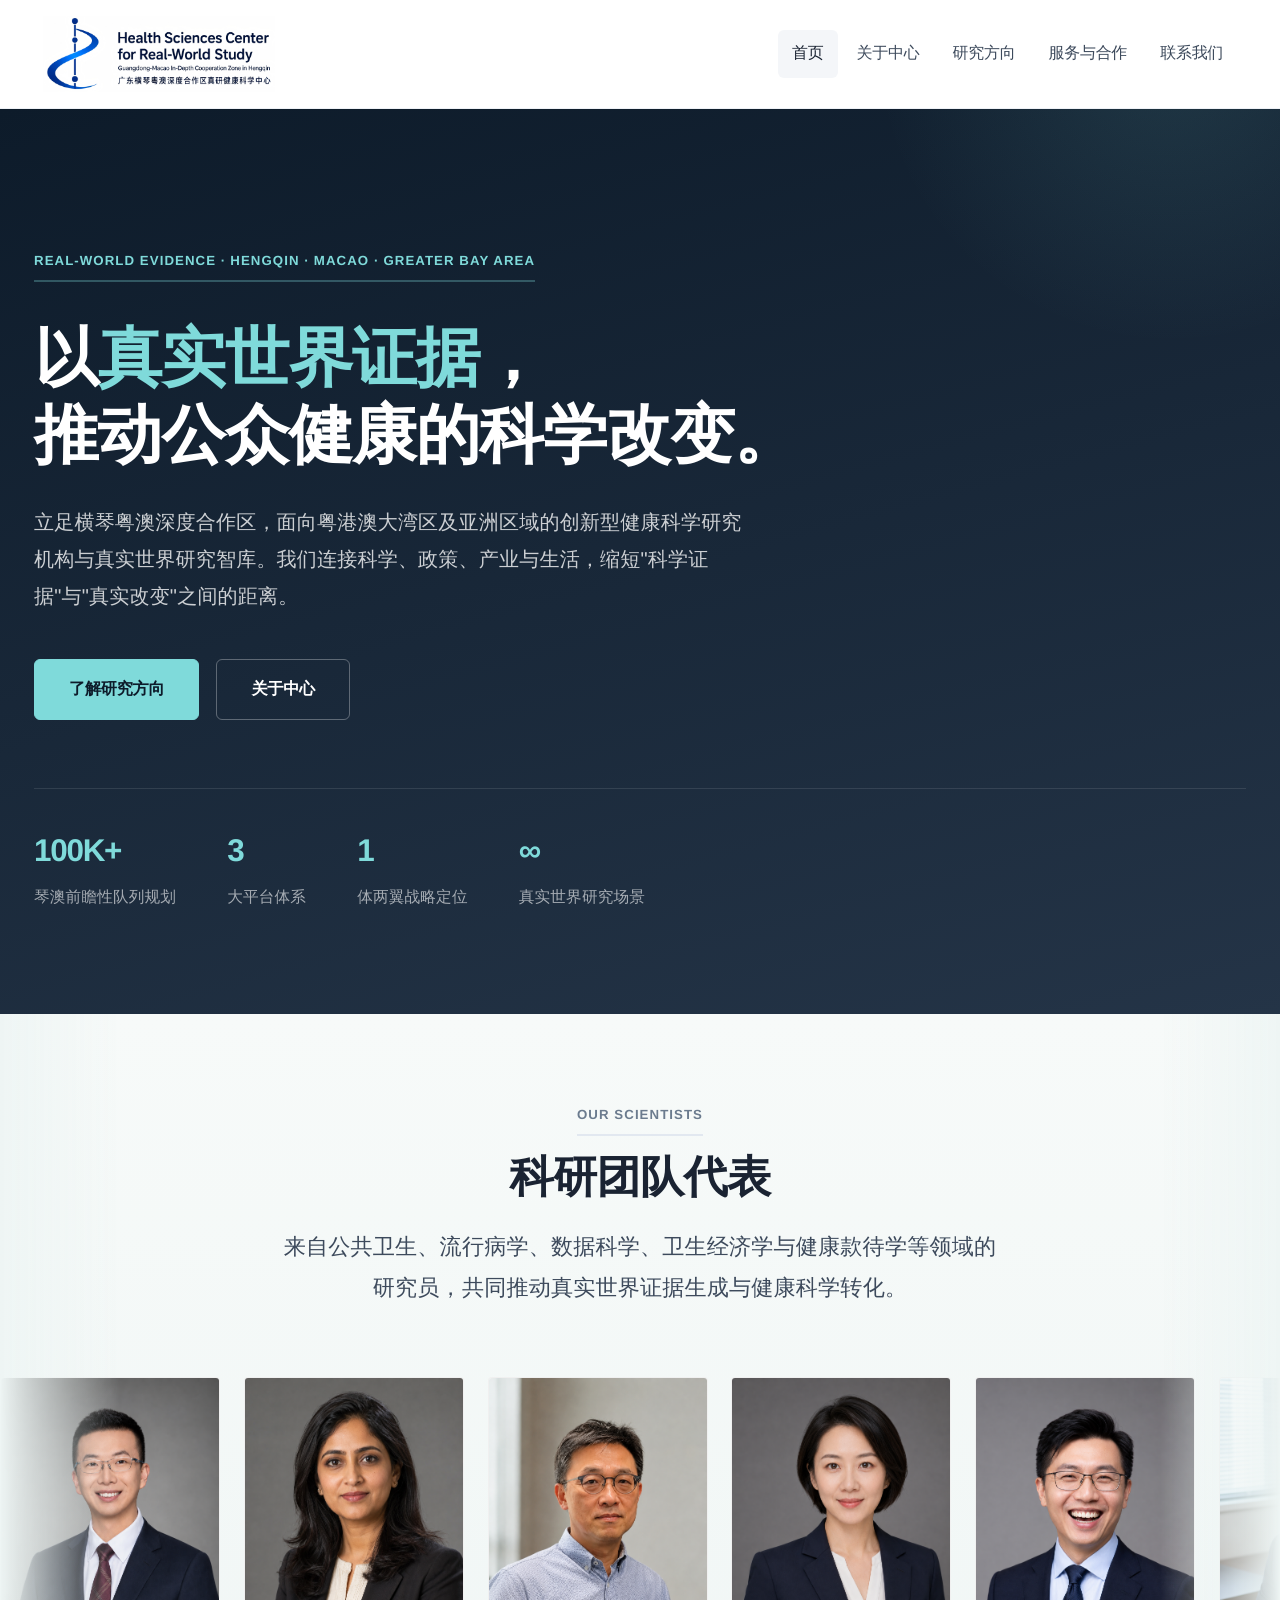
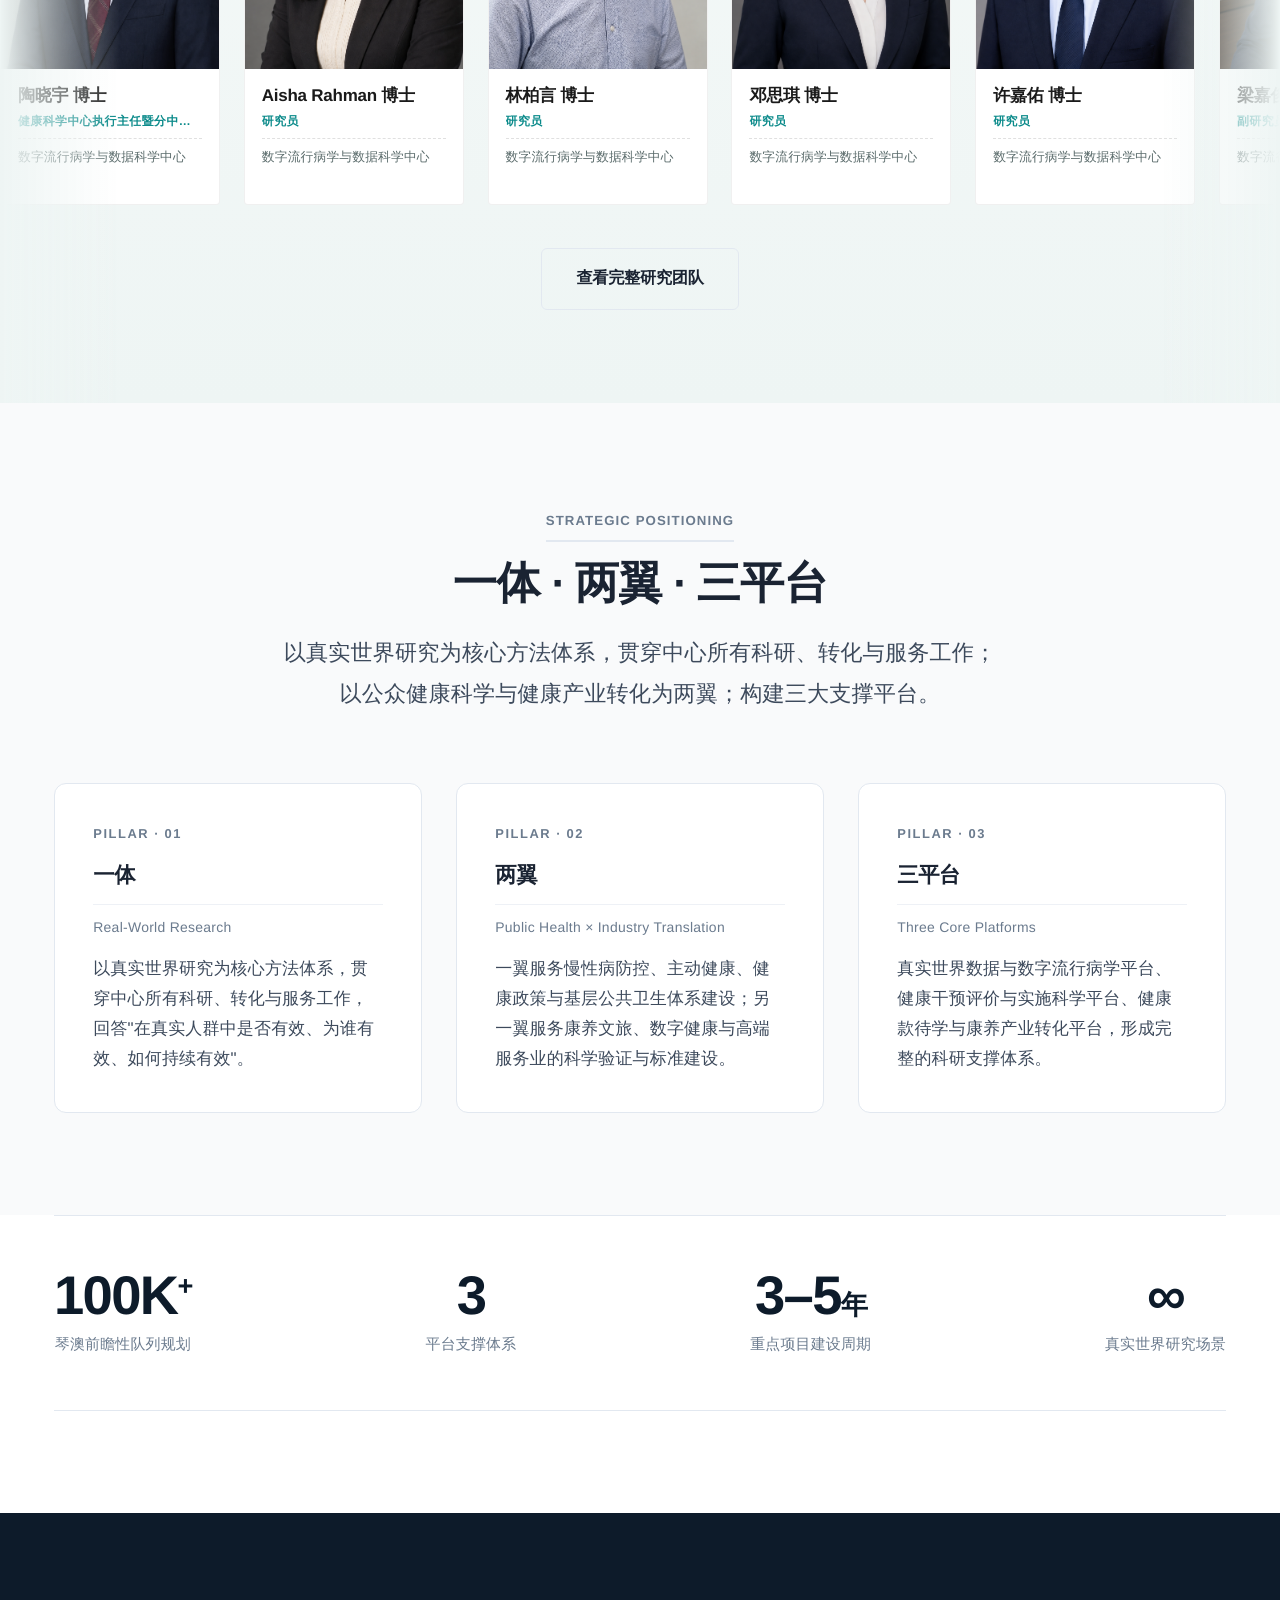
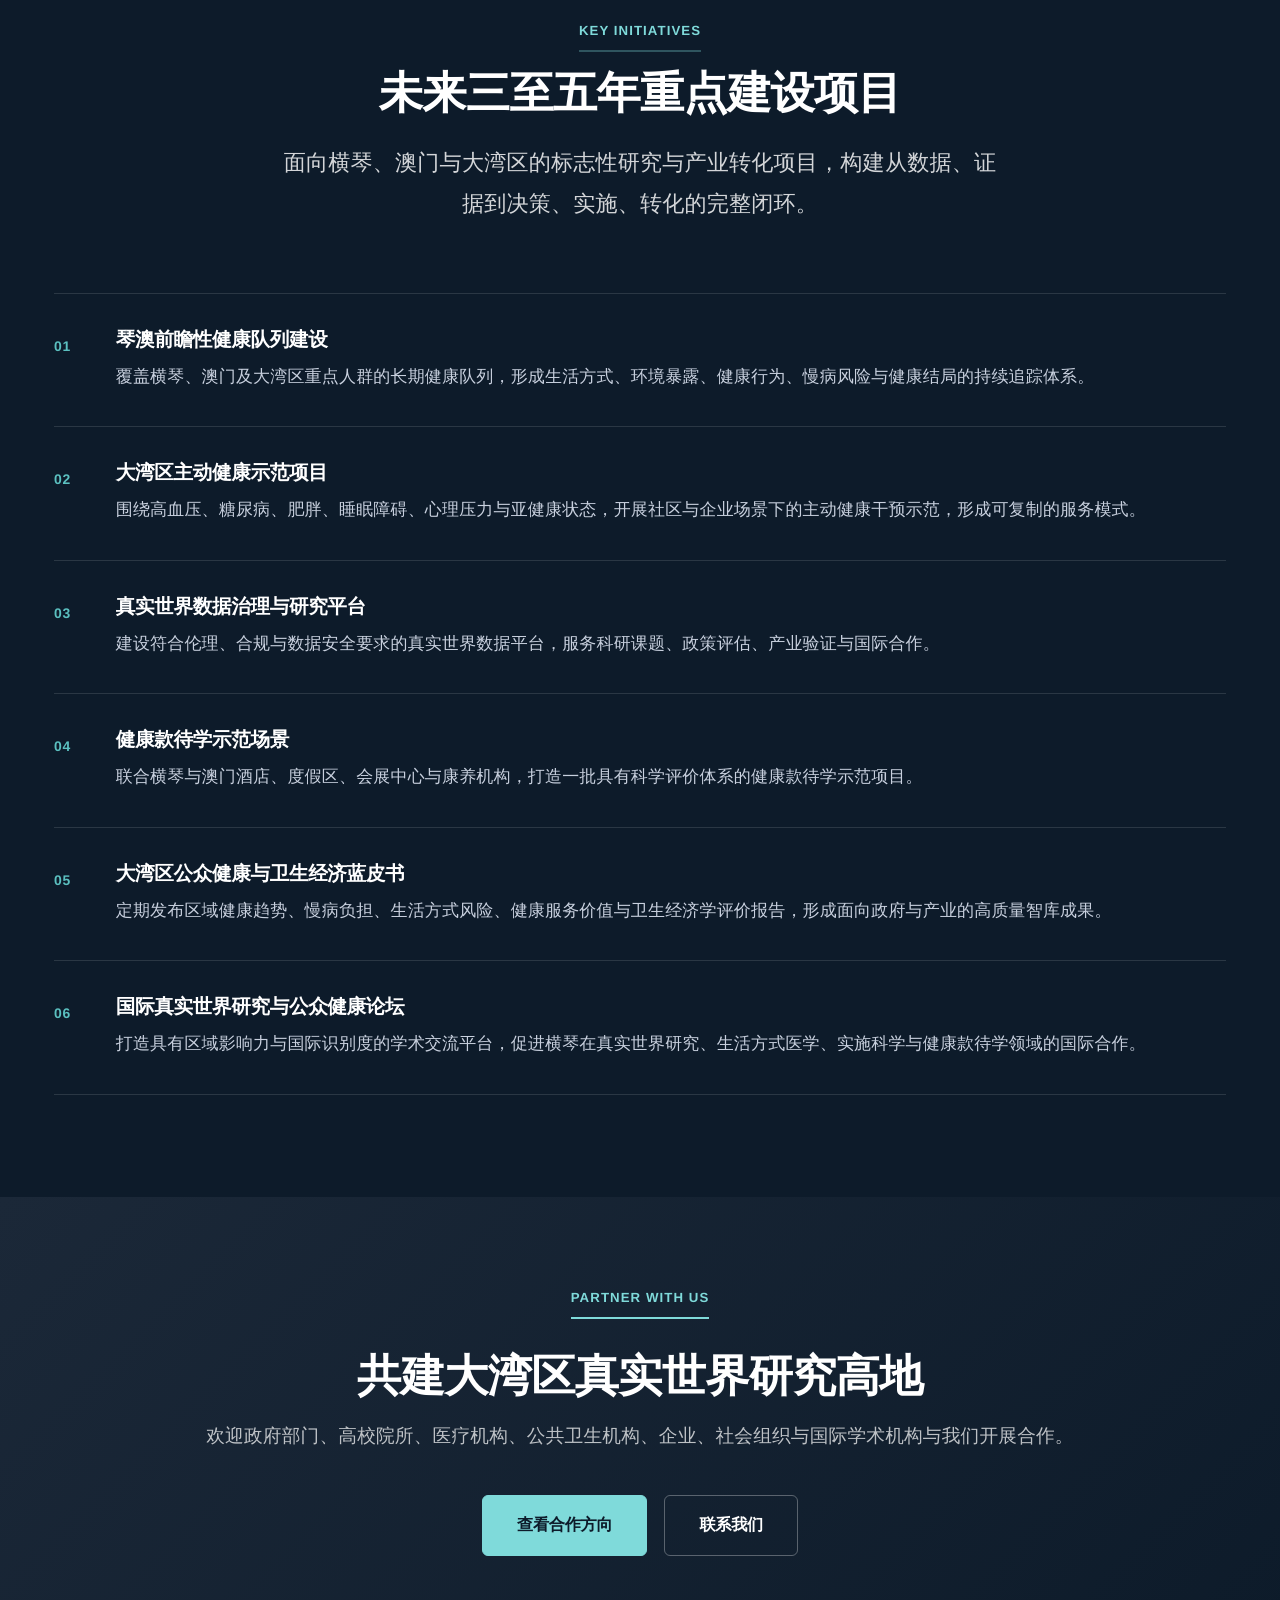
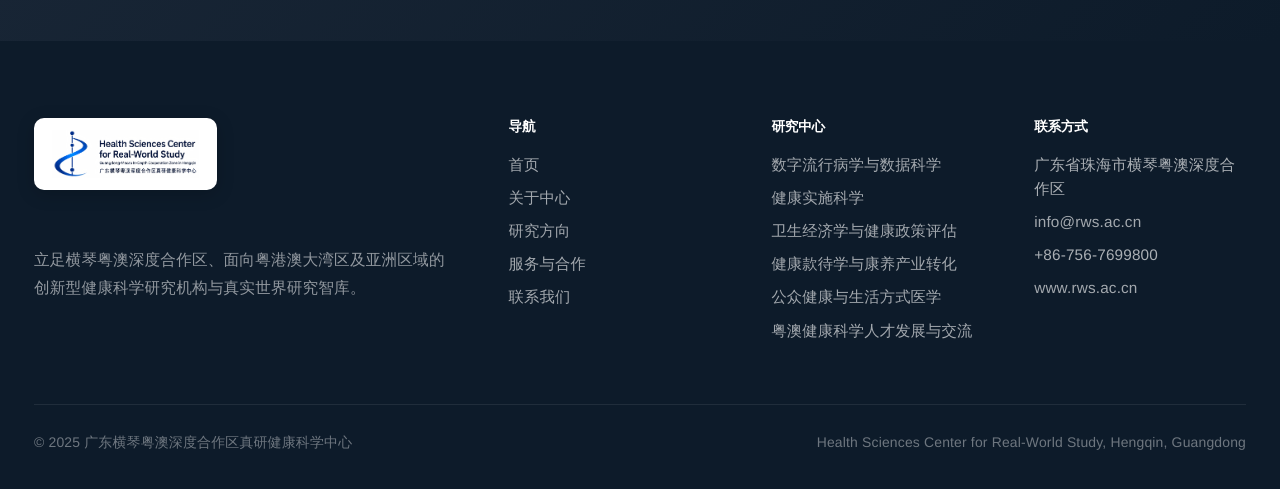
==== commit 118944ce: "Update index.html" ====
--- a/index.html
+++ b/index.html
@@ -4,7 +4,7 @@
     <meta charset="UTF-8">
     <meta name="viewport" content="width=device-width, initial-scale=1.0">
     <title>真研健康科学中心 | 横琴粤澳深度合作区</title>
-    <meta name="description" content="广东横琴粤澳深度合作区真研健康科学中心 — 立足横琴、联动澳门、服务大湾区、辐射亚洲的真实世界研究高地与公共健康智库。">
+    <meta name="description" content="广东横琴粤澳深度合作区真研健康科学中心 — 立足横琴、联动澳门、服务大湾区的真实世界研究高地与公共健康智库。">
     <link rel="icon" href="img/logo-mark.png" type="image/png">
 
     <link rel="stylesheet" href="styles.css">
@@ -142,7 +142,7 @@
             display: flex;
             gap: 1.4rem;
             width: max-content;
-            animation: marquee-scroll 80s linear infinite;
+            animation: marquee-scroll 120s linear infinite;
             will-change: transform;
         }
 
@@ -237,7 +237,7 @@
             .pi-body { padding: .8rem .85rem 1rem; }
             .pi-name { font-size: .92rem; }
             .pi-center { font-size: .7rem; }
-            .marquee-track { animation-duration: 60s; }
+            .marquee-track { animation-duration: 90s; }
 
             .team-marquee::before,
             .team-marquee::after {
@@ -309,34 +309,73 @@
 
     <div class="marquee-track-wrap" aria-label="科研团队照片滚动栏">
         <div class="marquee-track">
-            <!-- ====== Pass 1 ====== -->
+            <!-- ====== Pass 1：按中心顺序完整排列 ====== -->
+
+            <!-- Center 01：数字流行病学与数据科学中心 -->
             <a href="research.html#center-1" class="pi-card">
-                <div class="pi-photo"><img src="img/team/chen-jiayi.jpg" alt="陈嘉怡 博士" loading="lazy"></div>
-                <div class="pi-body">
-                    <h4 class="pi-name">陈嘉怡 博士</h4>
-                    <span class="pi-role">学术委员会主任委员暨分中心主任</span>
-                    <p class="pi-center">公众健康与生活方式医学中心</p>
-                </div>
-            </a>
-
-            <a href="research.html#center-3" class="pi-card">
                 <div class="pi-photo"><img src="img/team/tao-xiaoyu.jpg" alt="陶晓宇 博士" loading="lazy"></div>
                 <div class="pi-body">
                     <h4 class="pi-name">陶晓宇 博士</h4>
-                    <span class="pi-role">中心执行主任暨分中心主任</span>
-                    <p class="pi-center">数字流行病学与数据科学中心</p>
-                </div>
-            </a>
-
-            <a href="research.html#center-6" class="pi-card">
-                <div class="pi-photo"><img src="img/team/ye-jianing.jpg" alt="叶嘉宁 博士" loading="lazy"></div>
-                <div class="pi-body">
-                    <h4 class="pi-name">叶嘉宁 博士</h4>
-                    <span class="pi-role">战略咨询委员会主任委员暨分中心主任</span>
-                    <p class="pi-center">人才发展与交流中心</p>
-                </div>
-            </a>
-
+                    <span class="pi-role">健康科学中心执行主任暨分中心主任</span>
+                    <p class="pi-center">数字流行病学与数据科学中心</p>
+                </div>
+            </a>
+
+            <a href="research.html#center-1" class="pi-card">
+                <div class="pi-photo"><img src="img/team/aisha-rahman.jpg" alt="Aisha Rahman 博士" loading="lazy"></div>
+                <div class="pi-body">
+                    <h4 class="pi-name">Aisha Rahman 博士</h4>
+                    <span class="pi-role">研究员</span>
+                    <p class="pi-center">数字流行病学与数据科学中心</p>
+                </div>
+            </a>
+
+            <a href="research.html#center-1" class="pi-card">
+                <div class="pi-photo"><img src="img/team/lin-baiyan.jpg" alt="林柏言 博士" loading="lazy"></div>
+                <div class="pi-body">
+                    <h4 class="pi-name">林柏言 博士</h4>
+                    <span class="pi-role">研究员</span>
+                    <p class="pi-center">数字流行病学与数据科学中心</p>
+                </div>
+            </a>
+
+            <a href="research.html#center-1" class="pi-card">
+                <div class="pi-photo"><img src="img/team/deng-siqi.jpg" alt="邓思琪 博士" loading="lazy"></div>
+                <div class="pi-body">
+                    <h4 class="pi-name">邓思琪 博士</h4>
+                    <span class="pi-role">研究员</span>
+                    <p class="pi-center">数字流行病学与数据科学中心</p>
+                </div>
+            </a>
+
+            <a href="research.html#center-1" class="pi-card">
+                <div class="pi-photo"><img src="img/team/xu-jiayou.jpg" alt="许嘉佑 博士" loading="lazy"></div>
+                <div class="pi-body">
+                    <h4 class="pi-name">许嘉佑 博士</h4>
+                    <span class="pi-role">研究员</span>
+                    <p class="pi-center">数字流行病学与数据科学中心</p>
+                </div>
+            </a>
+
+            <a href="research.html#center-1" class="pi-card">
+                <div class="pi-photo"><img src="img/team/liang-jiajun.jpg" alt="梁嘉俊 博士" loading="lazy"></div>
+                <div class="pi-body">
+                    <h4 class="pi-name">梁嘉俊 博士</h4>
+                    <span class="pi-role">副研究员</span>
+                    <p class="pi-center">数字流行病学与数据科学中心</p>
+                </div>
+            </a>
+
+            <a href="research.html#center-1" class="pi-card">
+                <div class="pi-photo"><img src="img/team/huang-meishan.jpg" alt="黄美珊 博士" loading="lazy"></div>
+                <div class="pi-body">
+                    <h4 class="pi-name">黄美珊 博士</h4>
+                    <span class="pi-role">副研究员</span>
+                    <p class="pi-center">数字流行病学与数据科学中心</p>
+                </div>
+            </a>
+
+            <!-- Center 02：健康实施科学中心 -->
             <a href="research.html#center-2" class="pi-card">
                 <div class="pi-photo"><img src="img/team/huang-zijian.jpg" alt="黄子健 博士" loading="lazy"></div>
                 <div class="pi-body">
@@ -346,7 +385,26 @@
                 </div>
             </a>
 
-            <a href="research.html#center-4" class="pi-card">
+            <a href="research.html#center-2" class="pi-card">
+                <div class="pi-photo"><img src="img/team/zhou-ning.jpg" alt="周宁 博士" loading="lazy"></div>
+                <div class="pi-body">
+                    <h4 class="pi-name">周宁 博士</h4>
+                    <span class="pi-role">研究员</span>
+                    <p class="pi-center">健康实施科学中心</p>
+                </div>
+            </a>
+
+            <a href="research.html#center-2" class="pi-card">
+                <div class="pi-photo"><img src="img/team/liu-wanting.jpg" alt="刘婉婷 博士" loading="lazy"></div>
+                <div class="pi-body">
+                    <h4 class="pi-name">刘婉婷 博士</h4>
+                    <span class="pi-role">研究员</span>
+                    <p class="pi-center">健康实施科学中心</p>
+                </div>
+            </a>
+
+            <!-- Center 03：卫生经济学与健康政策评估中心 -->
+            <a href="research.html#center-3" class="pi-card">
                 <div class="pi-photo"><img src="img/team/ma-jingwen.jpg" alt="马静雯 博士" loading="lazy"></div>
                 <div class="pi-body">
                     <h4 class="pi-name">马静雯 博士</h4>
@@ -355,16 +413,99 @@
                 </div>
             </a>
 
+            <a href="research.html#center-3" class="pi-card">
+                <div class="pi-photo"><img src="img/team/song-yuan.jpg" alt="宋远 博士" loading="lazy"></div>
+                <div class="pi-body">
+                    <h4 class="pi-name">宋远 博士</h4>
+                    <span class="pi-role">研究员</span>
+                    <p class="pi-center">卫生经济学与健康政策评估中心</p>
+                </div>
+            </a>
+
+            <a href="research.html#center-3" class="pi-card">
+                <div class="pi-photo"><img src="img/team/zheng-haoran.jpg" alt="郑浩然 博士" loading="lazy"></div>
+                <div class="pi-body">
+                    <h4 class="pi-name">郑浩然 博士</h4>
+                    <span class="pi-role">研究员</span>
+                    <p class="pi-center">卫生经济学与健康政策评估中心</p>
+                </div>
+            </a>
+
+            <a href="research.html#center-3" class="pi-card">
+                <div class="pi-photo"><img src="img/team/tong-yuan.jpg" alt="佟园" loading="lazy"></div>
+                <div class="pi-body">
+                    <h4 class="pi-name">佟园</h4>
+                    <span class="pi-role">副研究员</span>
+                    <p class="pi-center">卫生经济学与健康政策评估中心</p>
+                </div>
+            </a>
+
+            <!-- Center 04：健康款待学与康养产业转化中心 -->
+            <a href="research.html#center-4" class="pi-card">
+                <div class="pi-photo"><img src="img/team/guan-jieqi.jpg" alt="管洁琦 博士" loading="lazy"></div>
+                <div class="pi-body">
+                    <h4 class="pi-name">管洁琦 博士</h4>
+                    <span class="pi-role">学术委员会主任委员暨分中心主任</span>
+                    <p class="pi-center">健康款待学与康养产业转化中心</p>
+                </div>
+            </a>
+
+            <a href="research.html#center-4" class="pi-card">
+                <div class="pi-photo"><img src="img/team/maria-silva.jpg" alt="Maria Silva 博士" loading="lazy"></div>
+                <div class="pi-body">
+                    <h4 class="pi-name">Maria Silva 博士</h4>
+                    <span class="pi-role">研究员</span>
+                    <p class="pi-center">健康款待学与康养产业转化中心</p>
+                </div>
+            </a>
+
+            <a href="research.html#center-4" class="pi-card">
+                <div class="pi-photo"><img src="img/team/he-wanlin.jpg" alt="何婉琳 博士" loading="lazy"></div>
+                <div class="pi-body">
+                    <h4 class="pi-name">何婉琳 博士</h4>
+                    <span class="pi-role">研究员</span>
+                    <p class="pi-center">健康款待学与康养产业转化中心</p>
+                </div>
+            </a>
+
+            <a href="research.html#center-4" class="pi-card">
+                <div class="pi-photo"><img src="img/team/wang-liang.jpg" alt="王亮 博士" loading="lazy"></div>
+                <div class="pi-body">
+                    <h4 class="pi-name">王亮 博士</h4>
+                    <span class="pi-role">研究员</span>
+                    <p class="pi-center">健康款待学与康养产业转化中心</p>
+                </div>
+            </a>
+
+            <a href="research.html#center-4" class="pi-card">
+                <div class="pi-photo"><img src="img/team/tan-zhuoran.jpg" alt="谭卓然 博士" loading="lazy"></div>
+                <div class="pi-body">
+                    <h4 class="pi-name">谭卓然 博士</h4>
+                    <span class="pi-role">研究员</span>
+                    <p class="pi-center">健康款待学与康养产业转化中心</p>
+                </div>
+            </a>
+
+            <!-- Center 05：公众健康与生活方式医学中心 -->
             <a href="research.html#center-5" class="pi-card">
-                <div class="pi-photo"><img src="img/team/he-wanlin.jpg" alt="何婉琳 博士" loading="lazy"></div>
-                <div class="pi-body">
-                    <h4 class="pi-name">何婉琳 博士</h4>
+                <div class="pi-photo"><img src="img/team/chen-jiayi.jpg" alt="陈嘉怡 博士" loading="lazy"></div>
+                <div class="pi-body">
+                    <h4 class="pi-name">陈嘉怡 博士</h4>
                     <span class="pi-role">分中心主任</span>
-                    <p class="pi-center">健康款待学与康养产业转化中心</p>
-                </div>
-            </a>
-
-            <a href="research.html#center-1" class="pi-card">
+                    <p class="pi-center">公众健康与生活方式医学中心</p>
+                </div>
+            </a>
+
+            <a href="research.html#center-5" class="pi-card">
+                <div class="pi-photo"><img src="img/team/james-oconnor.jpg" alt="James O'Connor 博士" loading="lazy"></div>
+                <div class="pi-body">
+                    <h4 class="pi-name">James O'Connor 博士</h4>
+                    <span class="pi-role">研究员</span>
+                    <p class="pi-center">公众健康与生活方式医学中心</p>
+                </div>
+            </a>
+
+            <a href="research.html#center-5" class="pi-card">
                 <div class="pi-photo"><img src="img/team/liang-cheng.jpg" alt="梁澄 博士" loading="lazy"></div>
                 <div class="pi-body">
                     <h4 class="pi-name">梁澄 博士</h4>
@@ -373,17 +514,48 @@
                 </div>
             </a>
 
-            <a href="research.html#center-1" class="pi-card">
-                <div class="pi-photo"><img src="img/team/james-oconnor.jpg" alt="James O'Connor 博士" loading="lazy"></div>
-                <div class="pi-body">
-                    <h4 class="pi-name">James O'Connor 博士</h4>
-                    <span class="pi-role">研究员</span>
-                    <p class="pi-center">公众健康与生活方式医学中心</p>
-                </div>
-            </a>
-
-            <a href="research.html#center-3" class="pi-card">
-                <div class="pi-photo"><img src="img/team/aisha-rahman.jpg" alt="Aisha Rahman 博士" loading="lazy"></div>
+            <!-- Center 06：粤澳健康科学人才发展与交流中心 -->
+            <a href="research.html#center-6" class="pi-card">
+                <div class="pi-photo"><img src="img/team/li-zhuo.jpg" alt="李卓 博士" loading="lazy"></div>
+                <div class="pi-body">
+                    <h4 class="pi-name">李卓 博士</h4>
+                    <span class="pi-role">战略咨询委员会主任委员暨分中心主任</span>
+                    <p class="pi-center">粤澳健康科学人才发展与交流中心</p>
+                </div>
+            </a>
+
+            <a href="research.html#center-6" class="pi-card">
+                <div class="pi-photo"><img src="img/team/ye-jianing.jpg" alt="叶嘉宁 博士" loading="lazy"></div>
+                <div class="pi-body">
+                    <h4 class="pi-name">叶嘉宁 博士</h4>
+                    <span class="pi-role">研究员</span>
+                    <p class="pi-center">粤澳健康科学人才发展与交流中心</p>
+                </div>
+            </a>
+
+            <a href="research.html#center-6" class="pi-card">
+                <div class="pi-photo"><img src="img/team/feng-xiao.jpg" alt="冯骁 博士" loading="lazy"></div>
+                <div class="pi-body">
+                    <h4 class="pi-name">冯骁 博士</h4>
+                    <span class="pi-role">研究员</span>
+                    <p class="pi-center">粤澳健康科学人才发展与交流中心</p>
+                </div>
+            </a>
+
+            <!-- ====== Pass 2：复制一遍以实现无缝循环 ====== -->
+
+            <!-- Center 01：数字流行病学与数据科学中心 -->
+            <a href="research.html#center-1" class="pi-card" aria-hidden="true">
+                <div class="pi-photo"><img src="img/team/tao-xiaoyu.jpg" alt="" loading="lazy"></div>
+                <div class="pi-body">
+                    <h4 class="pi-name">陶晓宇 博士</h4>
+                    <span class="pi-role">健康科学中心执行主任暨分中心主任</span>
+                    <p class="pi-center">数字流行病学与数据科学中心</p>
+                </div>
+            </a>
+
+            <a href="research.html#center-1" class="pi-card" aria-hidden="true">
+                <div class="pi-photo"><img src="img/team/aisha-rahman.jpg" alt="" loading="lazy"></div>
                 <div class="pi-body">
                     <h4 class="pi-name">Aisha Rahman 博士</h4>
                     <span class="pi-role">研究员</span>
@@ -391,8 +563,17 @@
                 </div>
             </a>
 
-            <a href="research.html#center-3" class="pi-card">
-                <div class="pi-photo"><img src="img/team/deng-siqi.jpg" alt="邓思琪 博士" loading="lazy"></div>
+            <a href="research.html#center-1" class="pi-card" aria-hidden="true">
+                <div class="pi-photo"><img src="img/team/lin-baiyan.jpg" alt="" loading="lazy"></div>
+                <div class="pi-body">
+                    <h4 class="pi-name">林柏言 博士</h4>
+                    <span class="pi-role">研究员</span>
+                    <p class="pi-center">数字流行病学与数据科学中心</p>
+                </div>
+            </a>
+
+            <a href="research.html#center-1" class="pi-card" aria-hidden="true">
+                <div class="pi-photo"><img src="img/team/deng-siqi.jpg" alt="" loading="lazy"></div>
                 <div class="pi-body">
                     <h4 class="pi-name">邓思琪 博士</h4>
                     <span class="pi-role">研究员</span>
@@ -400,52 +581,34 @@
                 </div>
             </a>
 
-            <a href="research.html#center-5" class="pi-card">
-                <div class="pi-photo"><img src="img/team/maria-silva.jpg" alt="Maria Silva 博士" loading="lazy"></div>
-                <div class="pi-body">
-                    <h4 class="pi-name">Maria Silva 博士</h4>
-                    <span class="pi-role">研究员</span>
-                    <p class="pi-center">健康款待学与康养产业转化中心</p>
-                </div>
-            </a>
-
-            <a href="research.html#center-4" class="pi-card">
-                <div class="pi-photo"><img src="img/team/zheng-haoran.jpg" alt="郑浩然 博士" loading="lazy"></div>
-                <div class="pi-body">
-                    <h4 class="pi-name">郑浩然 博士</h4>
-                    <span class="pi-role">研究员</span>
-                    <p class="pi-center">卫生经济学与健康政策评估中心</p>
-                </div>
-            </a>
-
-            <!-- ====== Pass 2 复制一遍以实现无缝循环 ====== -->
             <a href="research.html#center-1" class="pi-card" aria-hidden="true">
-                <div class="pi-photo"><img src="img/team/chen-jiayi.jpg" alt="" loading="lazy"></div>
-                <div class="pi-body">
-                    <h4 class="pi-name">陈嘉怡 博士</h4>
-                    <span class="pi-role">学术委员会主任委员暨分中心主任</span>
-                    <p class="pi-center">公众健康与生活方式医学中心</p>
-                </div>
-            </a>
-
-            <a href="research.html#center-3" class="pi-card" aria-hidden="true">
-                <div class="pi-photo"><img src="img/team/tao-xiaoyu.jpg" alt="" loading="lazy"></div>
-                <div class="pi-body">
-                    <h4 class="pi-name">陶晓宇 博士</h4>
-                    <span class="pi-role">中心执行主任暨分中心主任</span>
-                    <p class="pi-center">数字流行病学与数据科学中心</p>
-                </div>
-            </a>
-
-            <a href="research.html#center-6" class="pi-card" aria-hidden="true">
-                <div class="pi-photo"><img src="img/team/ye-jianing.jpg" alt="" loading="lazy"></div>
-                <div class="pi-body">
-                    <h4 class="pi-name">叶嘉宁 博士</h4>
-                    <span class="pi-role">战略咨询委员会主任委员暨分中心主任</span>
-                    <p class="pi-center">人才发展与交流中心</p>
-                </div>
-            </a>
-
+                <div class="pi-photo"><img src="img/team/xu-jiayou.jpg" alt="" loading="lazy"></div>
+                <div class="pi-body">
+                    <h4 class="pi-name">许嘉佑 博士</h4>
+                    <span class="pi-role">研究员</span>
+                    <p class="pi-center">数字流行病学与数据科学中心</p>
+                </div>
+            </a>
+
+            <a href="research.html#center-1" class="pi-card" aria-hidden="true">
+                <div class="pi-photo"><img src="img/team/liang-jiajun.jpg" alt="" loading="lazy"></div>
+                <div class="pi-body">
+                    <h4 class="pi-name">梁嘉俊 博士</h4>
+                    <span class="pi-role">副研究员</span>
+                    <p class="pi-center">数字流行病学与数据科学中心</p>
+                </div>
+            </a>
+
+            <a href="research.html#center-1" class="pi-card" aria-hidden="true">
+                <div class="pi-photo"><img src="img/team/huang-meishan.jpg" alt="" loading="lazy"></div>
+                <div class="pi-body">
+                    <h4 class="pi-name">黄美珊 博士</h4>
+                    <span class="pi-role">副研究员</span>
+                    <p class="pi-center">数字流行病学与数据科学中心</p>
+                </div>
+            </a>
+
+            <!-- Center 02：健康实施科学中心 -->
             <a href="research.html#center-2" class="pi-card" aria-hidden="true">
                 <div class="pi-photo"><img src="img/team/huang-zijian.jpg" alt="" loading="lazy"></div>
                 <div class="pi-body">
@@ -455,7 +618,26 @@
                 </div>
             </a>
 
-            <a href="research.html#center-4" class="pi-card" aria-hidden="true">
+            <a href="research.html#center-2" class="pi-card" aria-hidden="true">
+                <div class="pi-photo"><img src="img/team/zhou-ning.jpg" alt="" loading="lazy"></div>
+                <div class="pi-body">
+                    <h4 class="pi-name">周宁 博士</h4>
+                    <span class="pi-role">研究员</span>
+                    <p class="pi-center">健康实施科学中心</p>
+                </div>
+            </a>
+
+            <a href="research.html#center-2" class="pi-card" aria-hidden="true">
+                <div class="pi-photo"><img src="img/team/liu-wanting.jpg" alt="" loading="lazy"></div>
+                <div class="pi-body">
+                    <h4 class="pi-name">刘婉婷 博士</h4>
+                    <span class="pi-role">研究员</span>
+                    <p class="pi-center">健康实施科学中心</p>
+                </div>
+            </a>
+
+            <!-- Center 03：卫生经济学与健康政策评估中心 -->
+            <a href="research.html#center-3" class="pi-card" aria-hidden="true">
                 <div class="pi-photo"><img src="img/team/ma-jingwen.jpg" alt="" loading="lazy"></div>
                 <div class="pi-body">
                     <h4 class="pi-name">马静雯 博士</h4>
@@ -464,16 +646,99 @@
                 </div>
             </a>
 
+            <a href="research.html#center-3" class="pi-card" aria-hidden="true">
+                <div class="pi-photo"><img src="img/team/song-yuan.jpg" alt="" loading="lazy"></div>
+                <div class="pi-body">
+                    <h4 class="pi-name">宋远 博士</h4>
+                    <span class="pi-role">研究员</span>
+                    <p class="pi-center">卫生经济学与健康政策评估中心</p>
+                </div>
+            </a>
+
+            <a href="research.html#center-3" class="pi-card" aria-hidden="true">
+                <div class="pi-photo"><img src="img/team/zheng-haoran.jpg" alt="" loading="lazy"></div>
+                <div class="pi-body">
+                    <h4 class="pi-name">郑浩然 博士</h4>
+                    <span class="pi-role">研究员</span>
+                    <p class="pi-center">卫生经济学与健康政策评估中心</p>
+                </div>
+            </a>
+
+            <a href="research.html#center-3" class="pi-card" aria-hidden="true">
+                <div class="pi-photo"><img src="img/team/tong-yuan.jpg" alt="" loading="lazy"></div>
+                <div class="pi-body">
+                    <h4 class="pi-name">佟园</h4>
+                    <span class="pi-role">副研究员</span>
+                    <p class="pi-center">卫生经济学与健康政策评估中心</p>
+                </div>
+            </a>
+
+            <!-- Center 04：健康款待学与康养产业转化中心 -->
+            <a href="research.html#center-4" class="pi-card" aria-hidden="true">
+                <div class="pi-photo"><img src="img/team/guan-jieqi.jpg" alt="" loading="lazy"></div>
+                <div class="pi-body">
+                    <h4 class="pi-name">管洁琦 博士</h4>
+                    <span class="pi-role">学术委员会主任委员暨分中心主任</span>
+                    <p class="pi-center">健康款待学与康养产业转化中心</p>
+                </div>
+            </a>
+
+            <a href="research.html#center-4" class="pi-card" aria-hidden="true">
+                <div class="pi-photo"><img src="img/team/maria-silva.jpg" alt="" loading="lazy"></div>
+                <div class="pi-body">
+                    <h4 class="pi-name">Maria Silva 博士</h4>
+                    <span class="pi-role">研究员</span>
+                    <p class="pi-center">健康款待学与康养产业转化中心</p>
+                </div>
+            </a>
+
+            <a href="research.html#center-4" class="pi-card" aria-hidden="true">
+                <div class="pi-photo"><img src="img/team/he-wanlin.jpg" alt="" loading="lazy"></div>
+                <div class="pi-body">
+                    <h4 class="pi-name">何婉琳 博士</h4>
+                    <span class="pi-role">研究员</span>
+                    <p class="pi-center">健康款待学与康养产业转化中心</p>
+                </div>
+            </a>
+
+            <a href="research.html#center-4" class="pi-card" aria-hidden="true">
+                <div class="pi-photo"><img src="img/team/wang-liang.jpg" alt="" loading="lazy"></div>
+                <div class="pi-body">
+                    <h4 class="pi-name">王亮 博士</h4>
+                    <span class="pi-role">研究员</span>
+                    <p class="pi-center">健康款待学与康养产业转化中心</p>
+                </div>
+            </a>
+
+            <a href="research.html#center-4" class="pi-card" aria-hidden="true">
+                <div class="pi-photo"><img src="img/team/tan-zhuoran.jpg" alt="" loading="lazy"></div>
+                <div class="pi-body">
+                    <h4 class="pi-name">谭卓然 博士</h4>
+                    <span class="pi-role">研究员</span>
+                    <p class="pi-center">健康款待学与康养产业转化中心</p>
+                </div>
+            </a>
+
+            <!-- Center 05：公众健康与生活方式医学中心 -->
             <a href="research.html#center-5" class="pi-card" aria-hidden="true">
-                <div class="pi-photo"><img src="img/team/he-wanlin.jpg" alt="" loading="lazy"></div>
-                <div class="pi-body">
-                    <h4 class="pi-name">何婉琳 博士</h4>
+                <div class="pi-photo"><img src="img/team/chen-jiayi.jpg" alt="" loading="lazy"></div>
+                <div class="pi-body">
+                    <h4 class="pi-name">陈嘉怡 博士</h4>
                     <span class="pi-role">分中心主任</span>
-                    <p class="pi-center">健康款待学与康养产业转化中心</p>
-                </div>
-            </a>
-
-            <a href="research.html#center-1" class="pi-card" aria-hidden="true">
+                    <p class="pi-center">公众健康与生活方式医学中心</p>
+                </div>
+            </a>
+
+            <a href="research.html#center-5" class="pi-card" aria-hidden="true">
+                <div class="pi-photo"><img src="img/team/james-oconnor.jpg" alt="" loading="lazy"></div>
+                <div class="pi-body">
+                    <h4 class="pi-name">James O'Connor 博士</h4>
+                    <span class="pi-role">研究员</span>
+                    <p class="pi-center">公众健康与生活方式医学中心</p>
+                </div>
+            </a>
+
+            <a href="research.html#center-5" class="pi-card" aria-hidden="true">
                 <div class="pi-photo"><img src="img/team/liang-cheng.jpg" alt="" loading="lazy"></div>
                 <div class="pi-body">
                     <h4 class="pi-name">梁澄 博士</h4>
@@ -482,48 +747,31 @@
                 </div>
             </a>
 
-            <a href="research.html#center-1" class="pi-card" aria-hidden="true">
-                <div class="pi-photo"><img src="img/team/james-oconnor.jpg" alt="" loading="lazy"></div>
-                <div class="pi-body">
-                    <h4 class="pi-name">James O'Connor 博士</h4>
-                    <span class="pi-role">研究员</span>
-                    <p class="pi-center">公众健康与生活方式医学中心</p>
-                </div>
-            </a>
-
-            <a href="research.html#center-3" class="pi-card" aria-hidden="true">
-                <div class="pi-photo"><img src="img/team/aisha-rahman.jpg" alt="" loading="lazy"></div>
-                <div class="pi-body">
-                    <h4 class="pi-name">Aisha Rahman 博士</h4>
-                    <span class="pi-role">研究员</span>
-                    <p class="pi-center">数字流行病学与数据科学中心</p>
-                </div>
-            </a>
-
-            <a href="research.html#center-3" class="pi-card" aria-hidden="true">
-                <div class="pi-photo"><img src="img/team/deng-siqi.jpg" alt="" loading="lazy"></div>
-                <div class="pi-body">
-                    <h4 class="pi-name">邓思琪 博士</h4>
-                    <span class="pi-role">研究员</span>
-                    <p class="pi-center">数字流行病学与数据科学中心</p>
-                </div>
-            </a>
-
-            <a href="research.html#center-5" class="pi-card" aria-hidden="true">
-                <div class="pi-photo"><img src="img/team/maria-silva.jpg" alt="" loading="lazy"></div>
-                <div class="pi-body">
-                    <h4 class="pi-name">Maria Silva 博士</h4>
-                    <span class="pi-role">研究员</span>
-                    <p class="pi-center">健康款待学与康养产业转化中心</p>
-                </div>
-            </a>
-
-            <a href="research.html#center-4" class="pi-card" aria-hidden="true">
-                <div class="pi-photo"><img src="img/team/zheng-haoran.jpg" alt="" loading="lazy"></div>
-                <div class="pi-body">
-                    <h4 class="pi-name">郑浩然 博士</h4>
-                    <span class="pi-role">研究员</span>
-                    <p class="pi-center">卫生经济学与健康政策评估中心</p>
+            <!-- Center 06：粤澳健康科学人才发展与交流中心 -->
+            <a href="research.html#center-6" class="pi-card" aria-hidden="true">
+                <div class="pi-photo"><img src="img/team/li-zhuo.jpg" alt="" loading="lazy"></div>
+                <div class="pi-body">
+                    <h4 class="pi-name">李卓 博士</h4>
+                    <span class="pi-role">战略咨询委员会主任委员暨分中心主任</span>
+                    <p class="pi-center">粤澳健康科学人才发展与交流中心</p>
+                </div>
+            </a>
+
+            <a href="research.html#center-6" class="pi-card" aria-hidden="true">
+                <div class="pi-photo"><img src="img/team/ye-jianing.jpg" alt="" loading="lazy"></div>
+                <div class="pi-body">
+                    <h4 class="pi-name">叶嘉宁 博士</h4>
+                    <span class="pi-role">研究员</span>
+                    <p class="pi-center">粤澳健康科学人才发展与交流中心</p>
+                </div>
+            </a>
+
+            <a href="research.html#center-6" class="pi-card" aria-hidden="true">
+                <div class="pi-photo"><img src="img/team/feng-xiao.jpg" alt="" loading="lazy"></div>
+                <div class="pi-body">
+                    <h4 class="pi-name">冯骁 博士</h4>
+                    <span class="pi-role">研究员</span>
+                    <p class="pi-center">粤澳健康科学人才发展与交流中心</p>
                 </div>
             </a>
         </div>
@@ -697,12 +945,12 @@
         <div>
             <h5>研究中心</h5>
             <ul>
-                <li><a href="research.html#center-1">公众健康与生活方式医学</a></li>
+                <li><a href="research.html#center-1">数字流行病学与数据科学</a></li>
                 <li><a href="research.html#center-2">健康实施科学</a></li>
-                <li><a href="research.html#center-3">数字流行病学与数据科学</a></li>
-                <li><a href="research.html#center-4">卫生经济学与政策评估</a></li>
-                <li><a href="research.html#center-5">健康款待学与康养转化</a></li>
-                <li><a href="research.html#center-6">人才发展与交流</a></li>
+                <li><a href="research.html#center-3">卫生经济学与健康政策评估</a></li>
+                <li><a href="research.html#center-4">健康款待学与康养产业转化</a></li>
+                <li><a href="research.html#center-5">公众健康与生活方式医学</a></li>
+                <li><a href="research.html#center-6">粤澳健康科学人才发展与交流</a></li>
             </ul>
         </div>
 
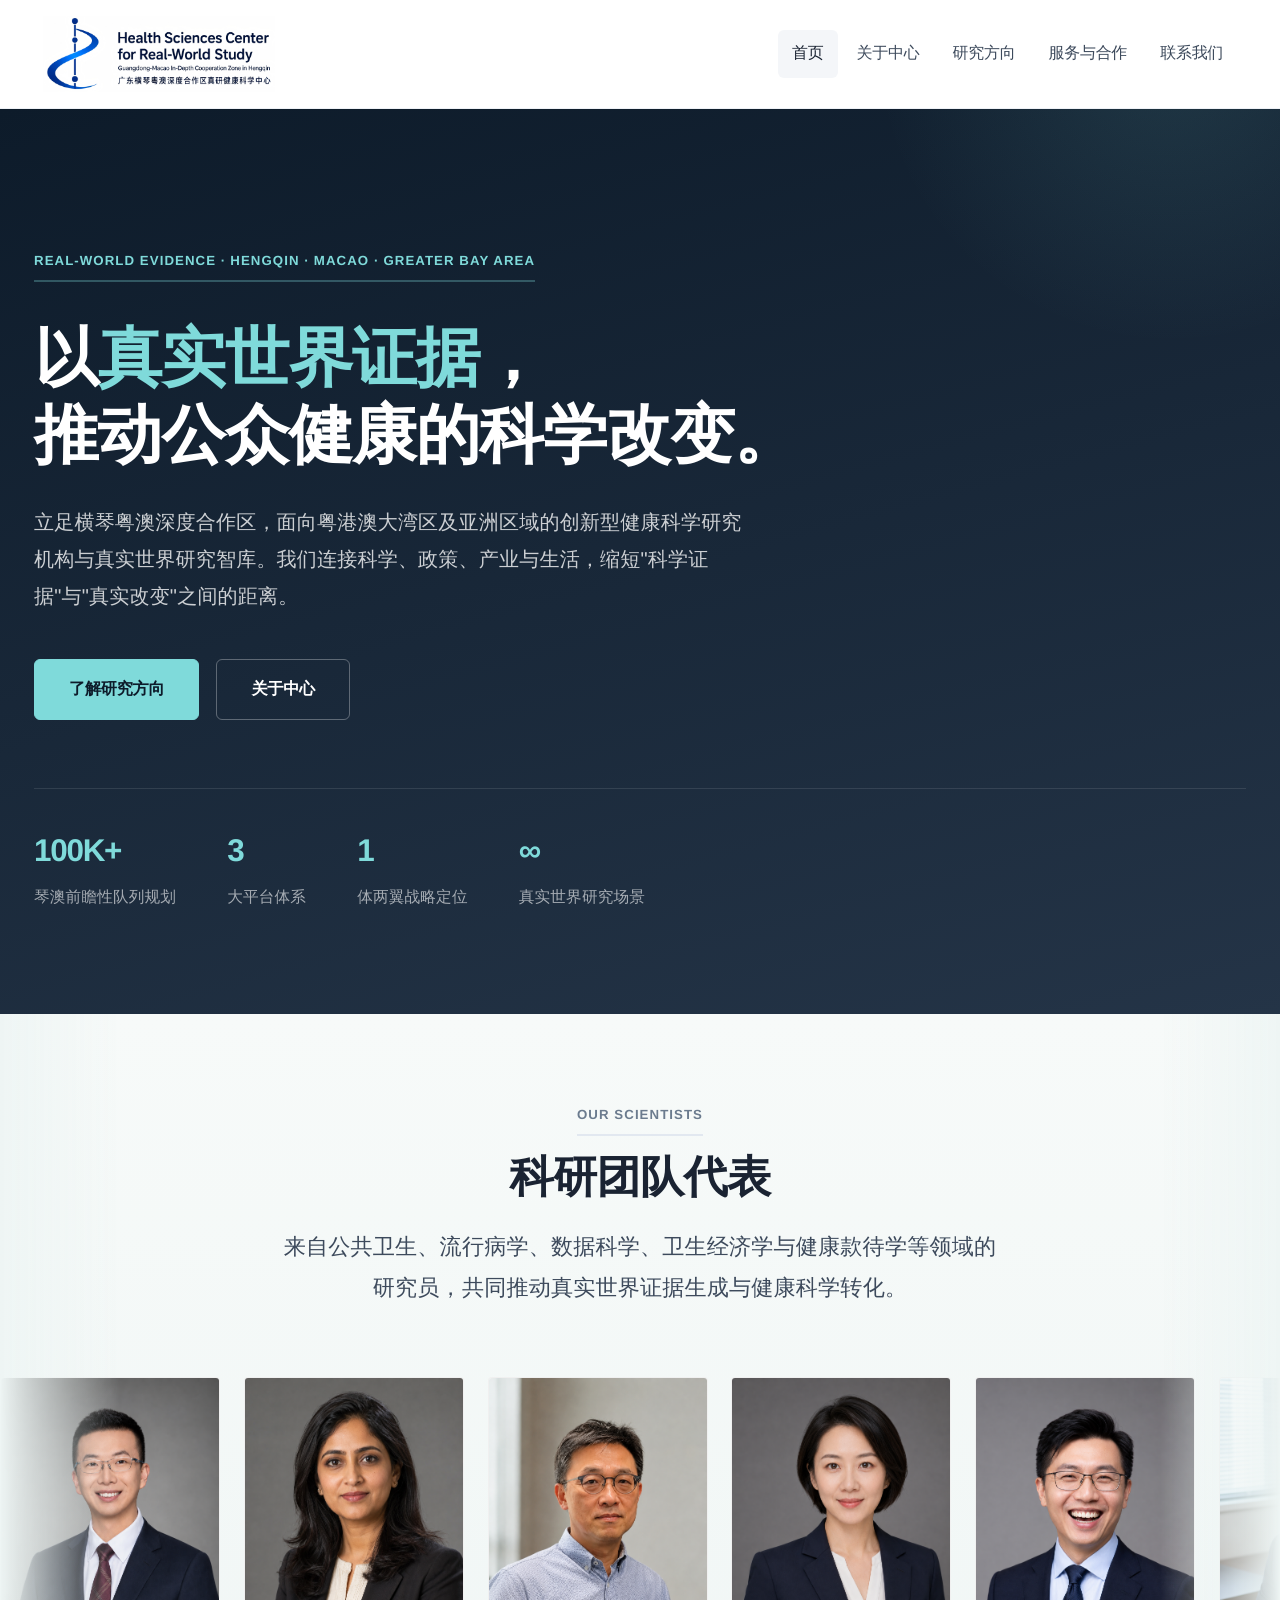
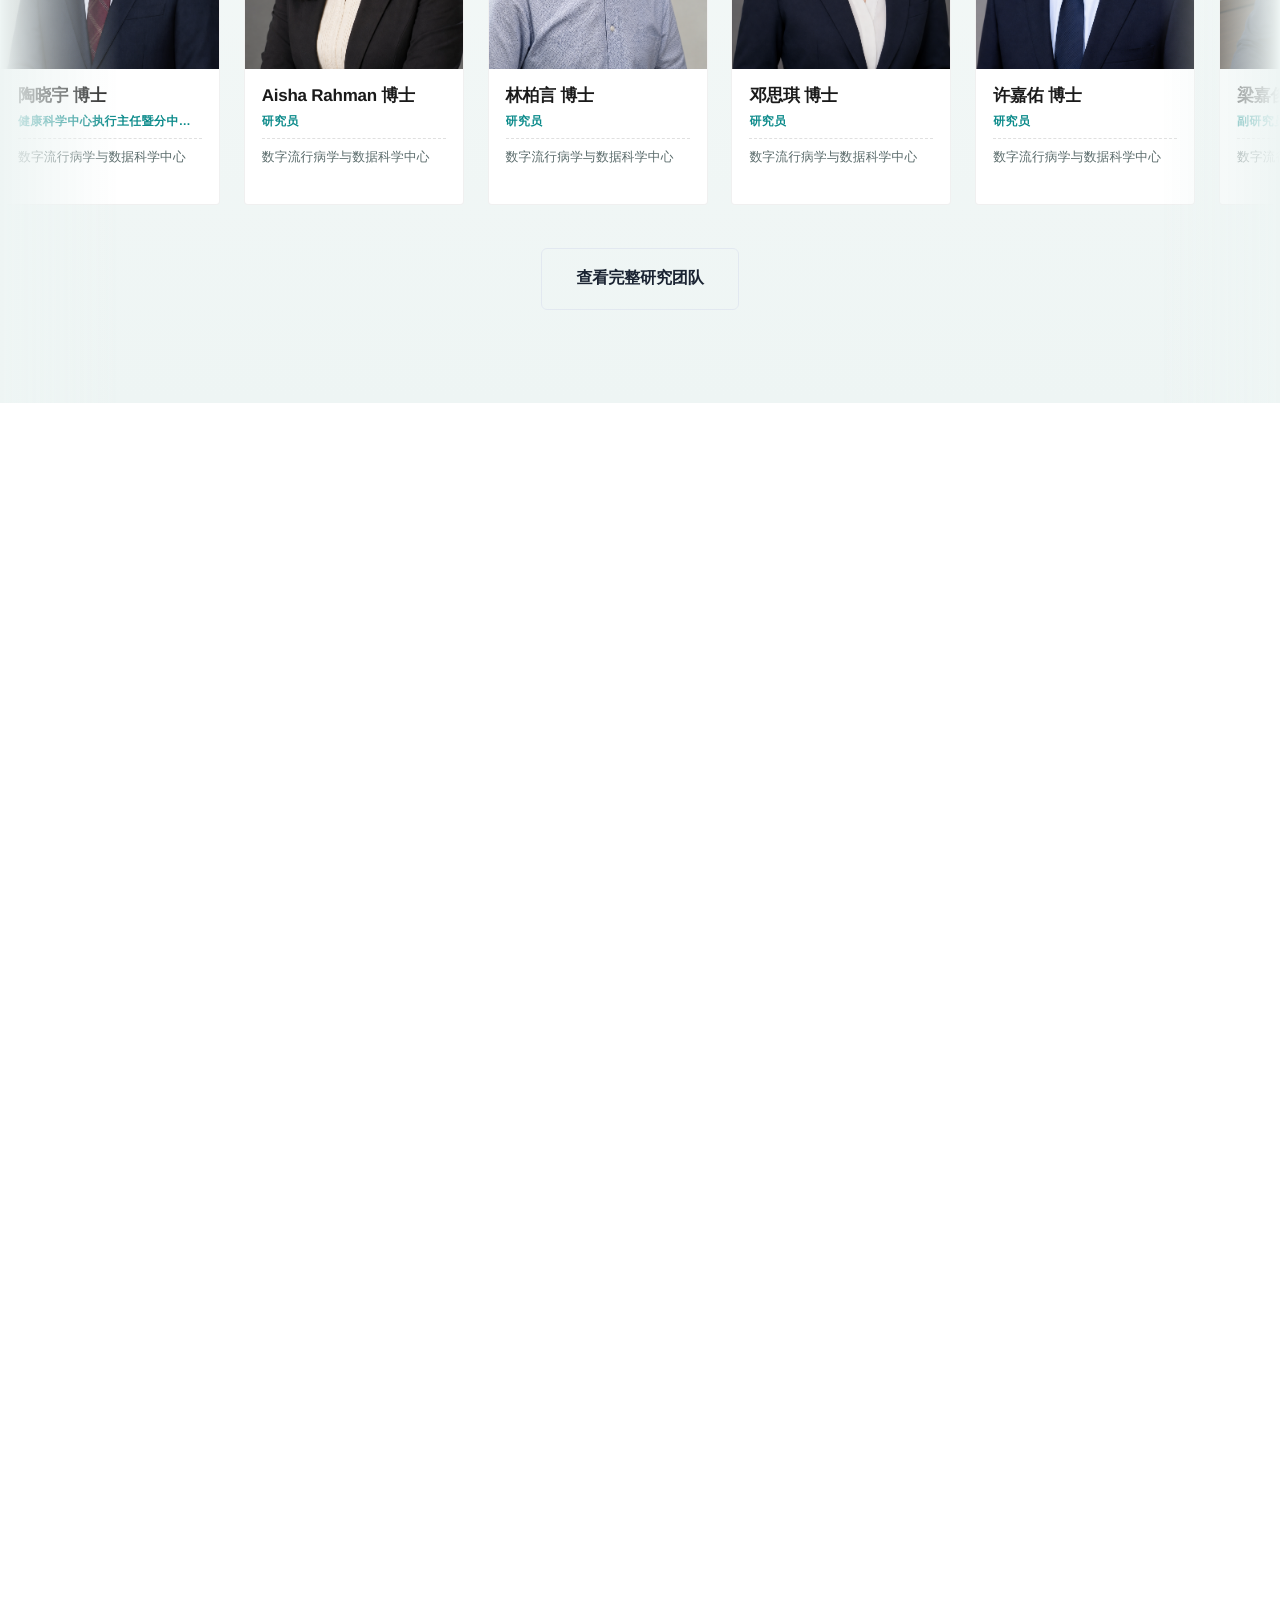
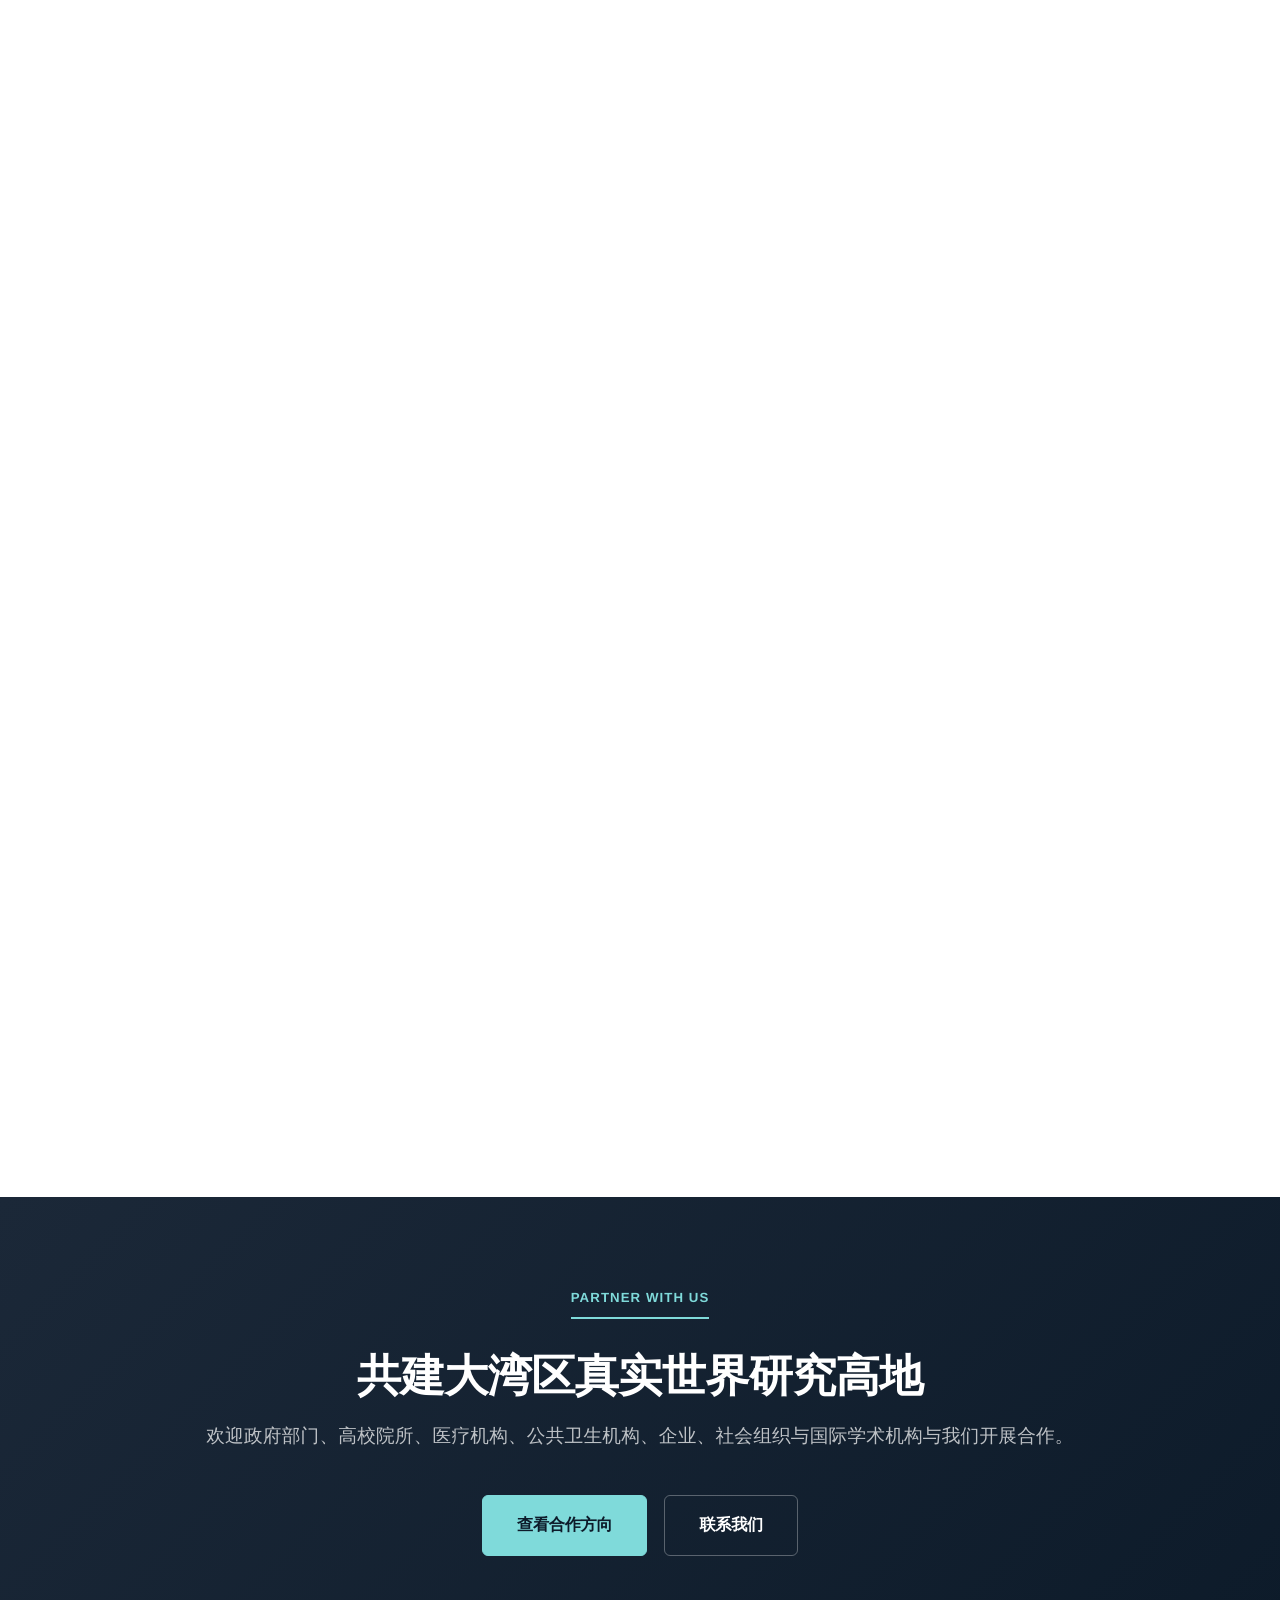
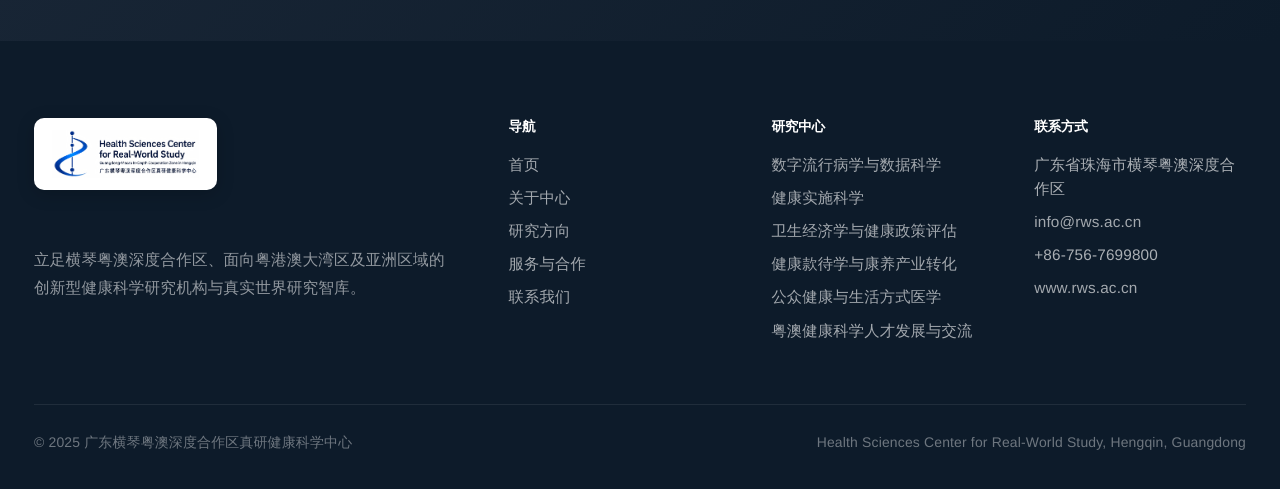
==== commit e7f35261: "Update name display for Liang Jiajun in index.html" ====
--- a/index.html
+++ b/index.html
@@ -360,7 +360,7 @@
             <a href="research.html#center-1" class="pi-card">
                 <div class="pi-photo"><img src="img/team/liang-jiajun.jpg" alt="梁嘉俊 博士" loading="lazy"></div>
                 <div class="pi-body">
-                    <h4 class="pi-name">梁嘉俊 博士</h4>
+                    <h4 class="pi-name">梁嘉俊</h4>
                     <span class="pi-role">副研究员</span>
                     <p class="pi-center">数字流行病学与数据科学中心</p>
                 </div>
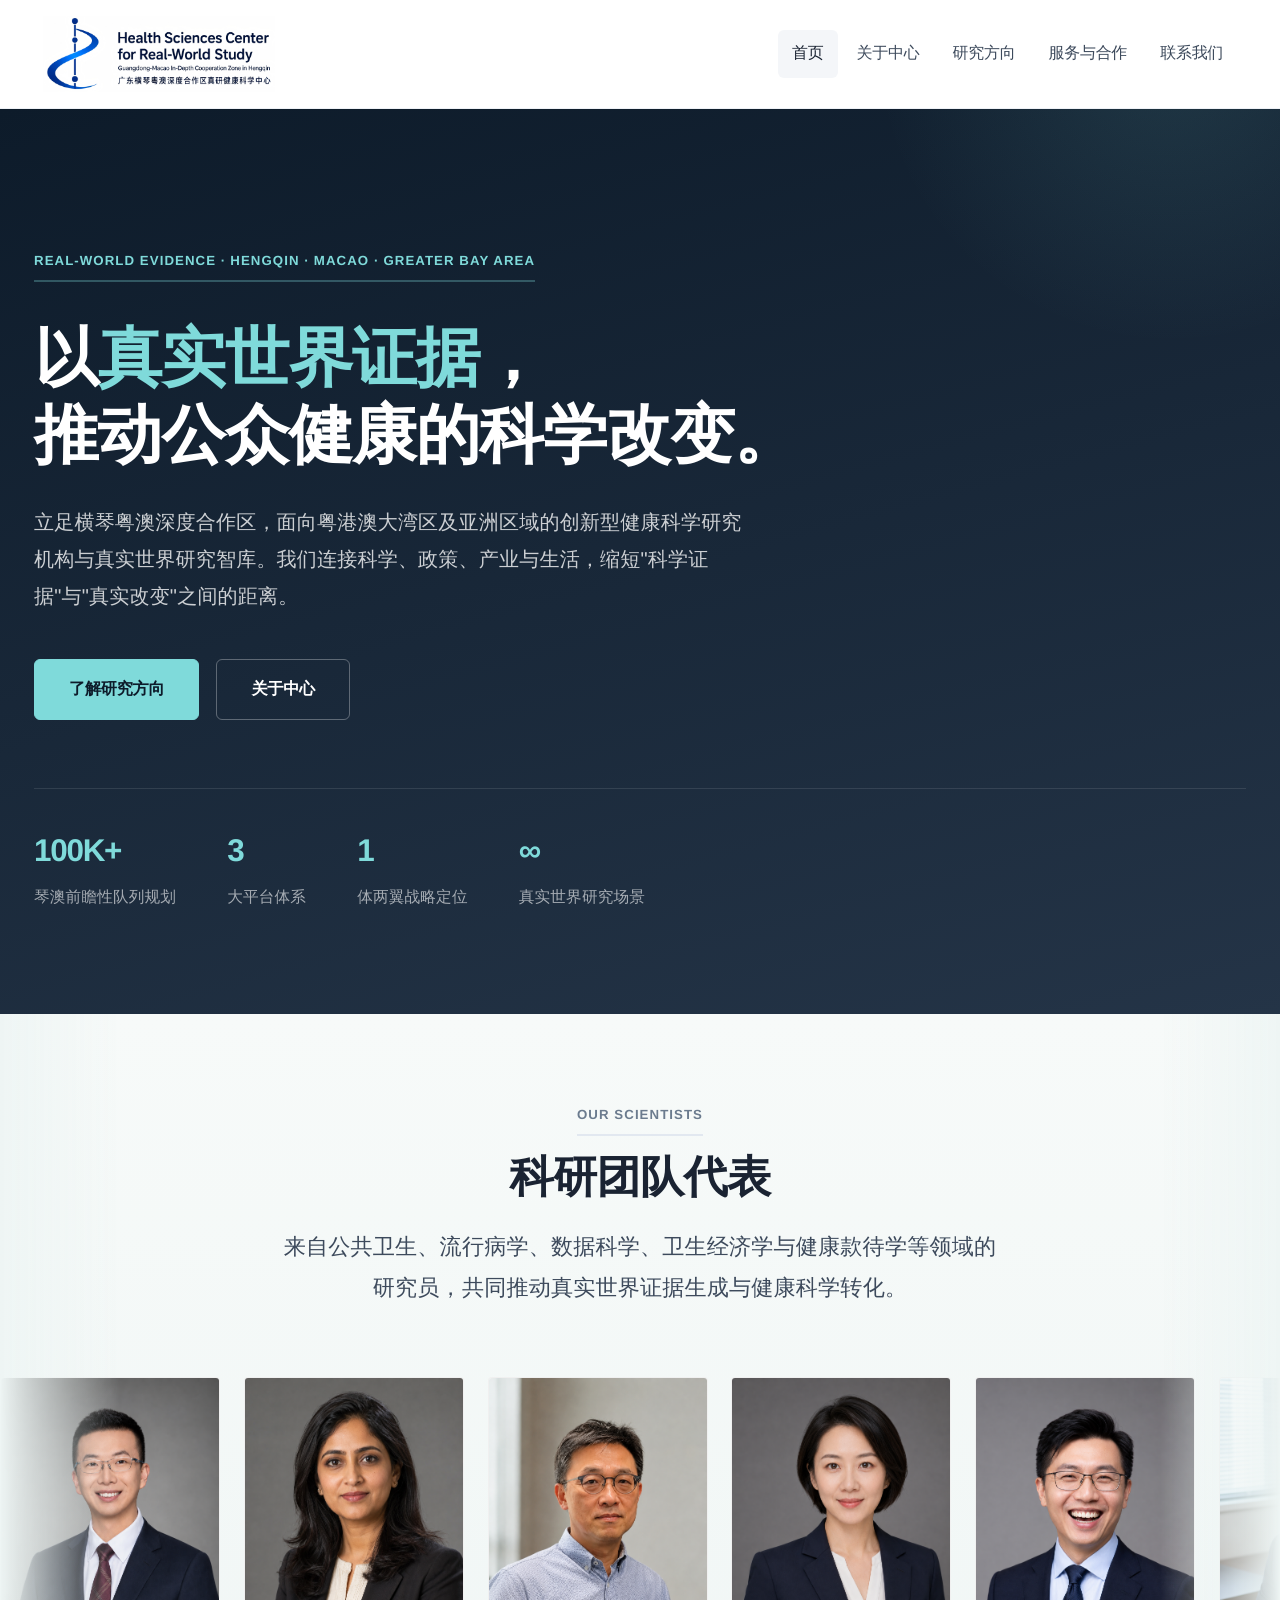
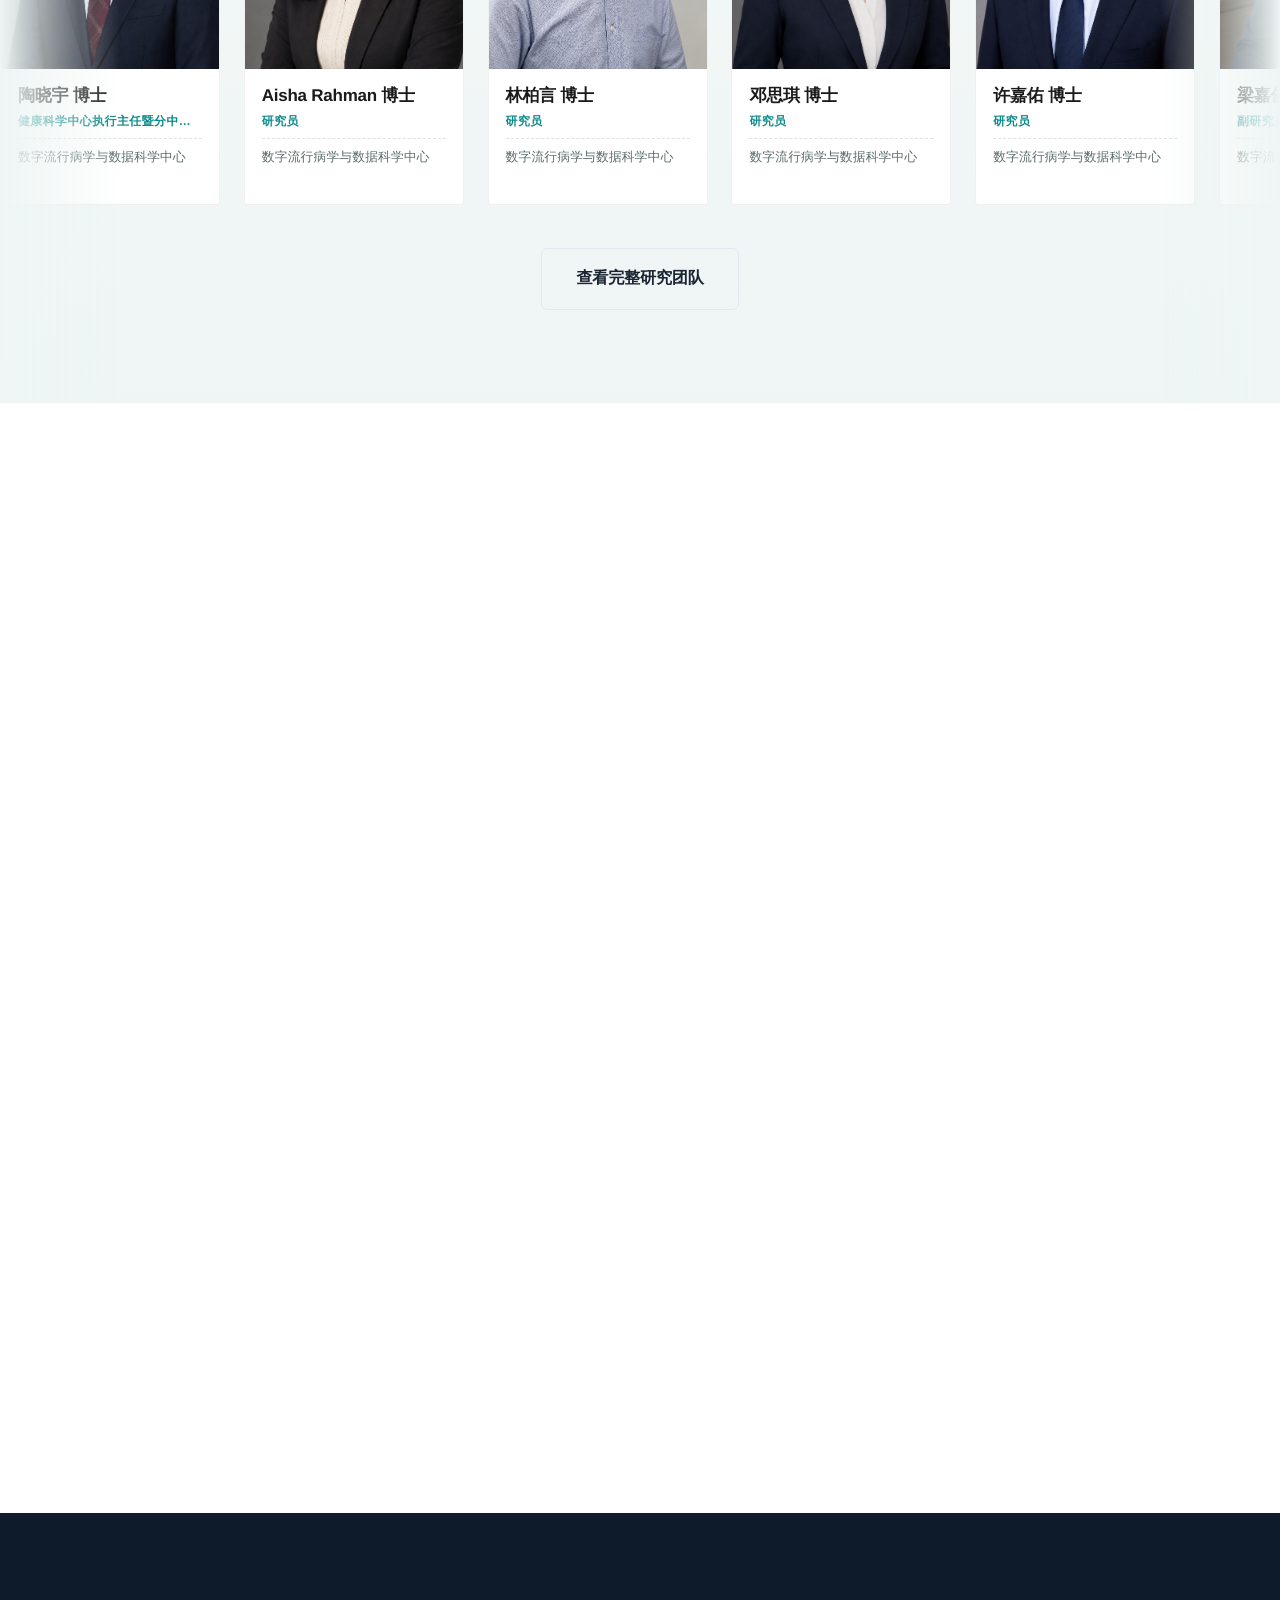
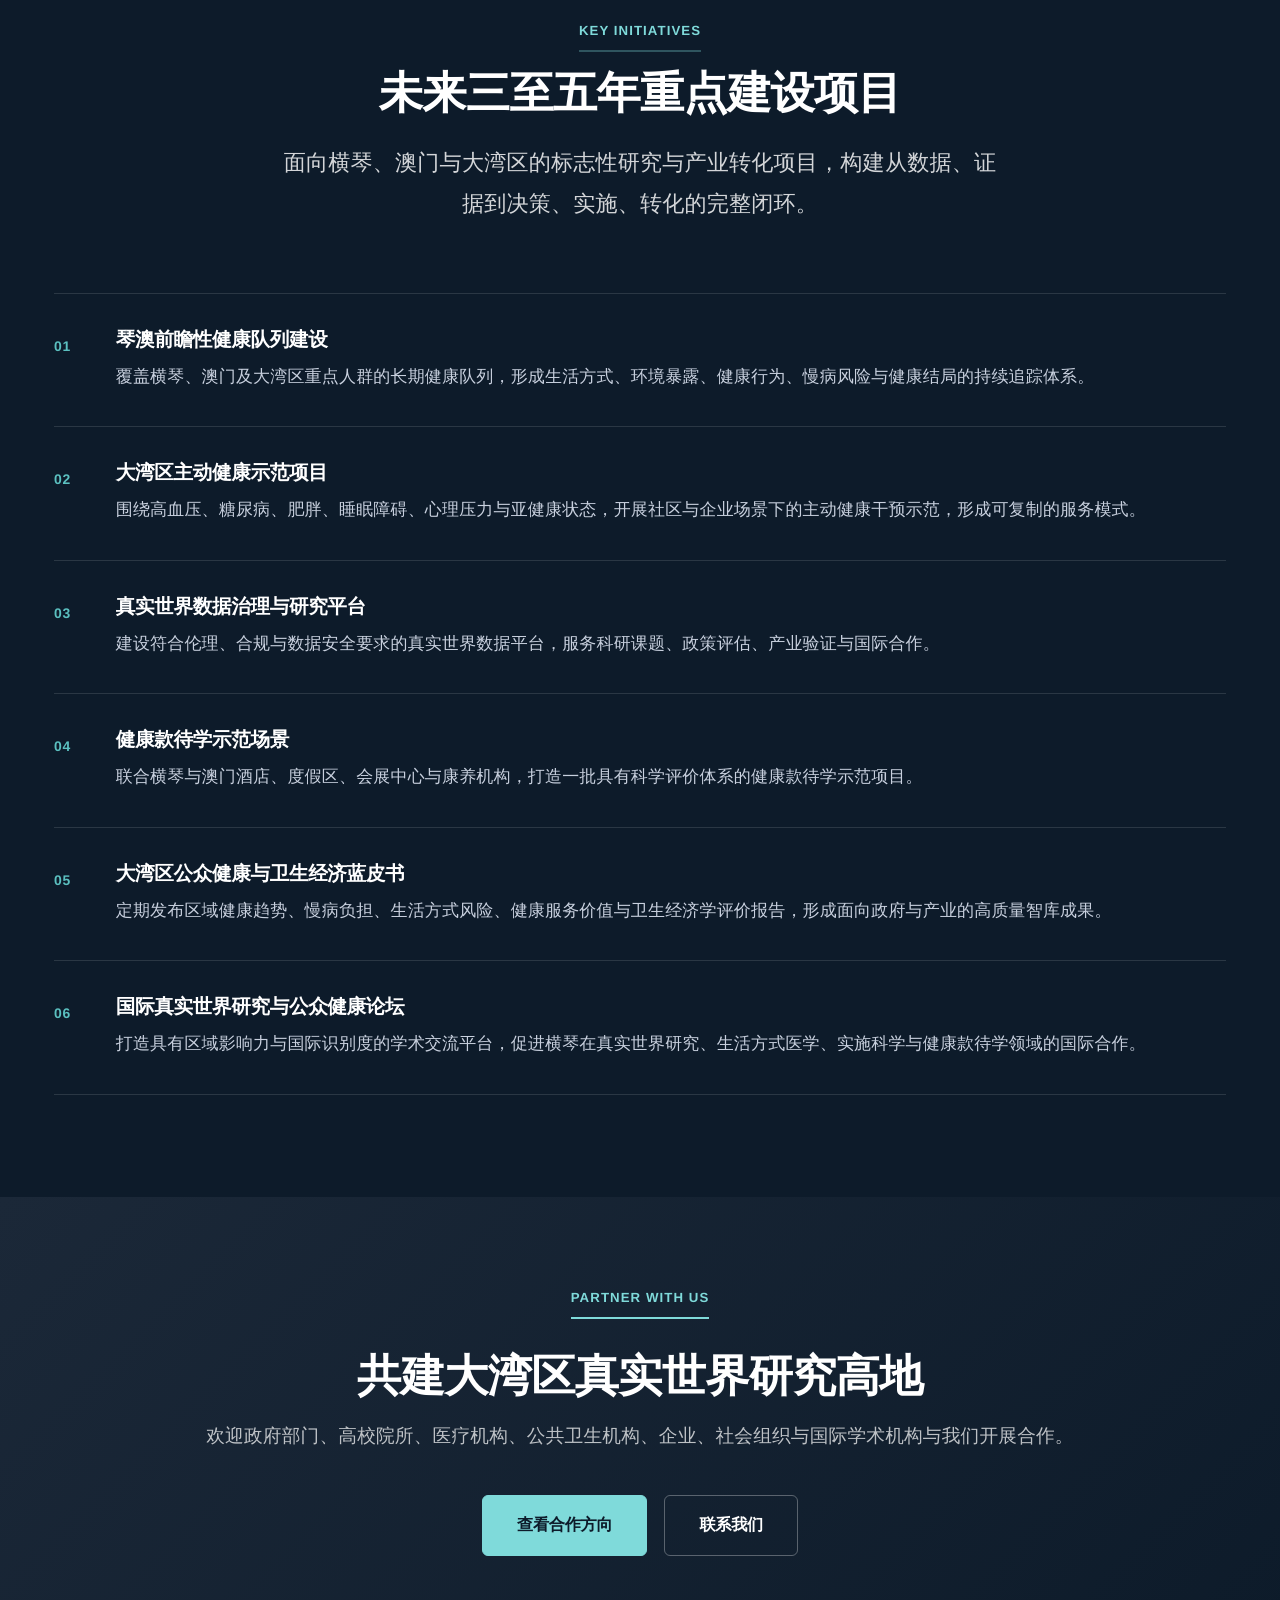
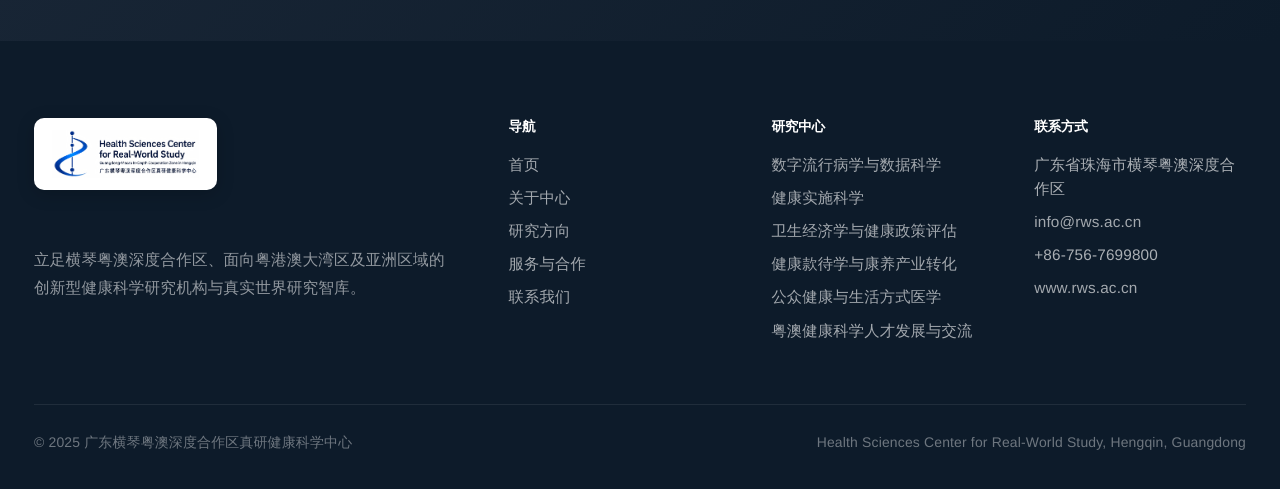
==== commit 96290932: "Update index.html" ====
--- a/index.html
+++ b/index.html
@@ -514,6 +514,24 @@
                 </div>
             </a>
 
+            <a href="research.html#center-5" class="pi-card">
+                <div class="pi-photo"><img src="img/team/zhao-yang.jpg" alt="赵扬 博士" loading="lazy"></div>
+                <div class="pi-body">
+                    <h4 class="pi-name">赵扬 博士</h4>
+                    <span class="pi-role">副研究员</span>
+                    <p class="pi-center">公众健康与生活方式医学中心</p>
+                </div>
+            </a>
+
+            <a href="research.html#center-5" class="pi-card">
+                <div class="pi-photo"><img src="img/team/wu-xuelan.jpg" alt="吴雪岚" loading="lazy"></div>
+                <div class="pi-body">
+                    <h4 class="pi-name">吴雪岚</h4>
+                    <span class="pi-role">副研究员</span>
+                    <p class="pi-center">公众健康与生活方式医学中心</p>
+                </div>
+            </a>
+
             <!-- Center 06：粤澳健康科学人才发展与交流中心 -->
             <a href="research.html#center-6" class="pi-card">
                 <div class="pi-photo"><img src="img/team/li-zhuo.jpg" alt="李卓 博士" loading="lazy"></div>
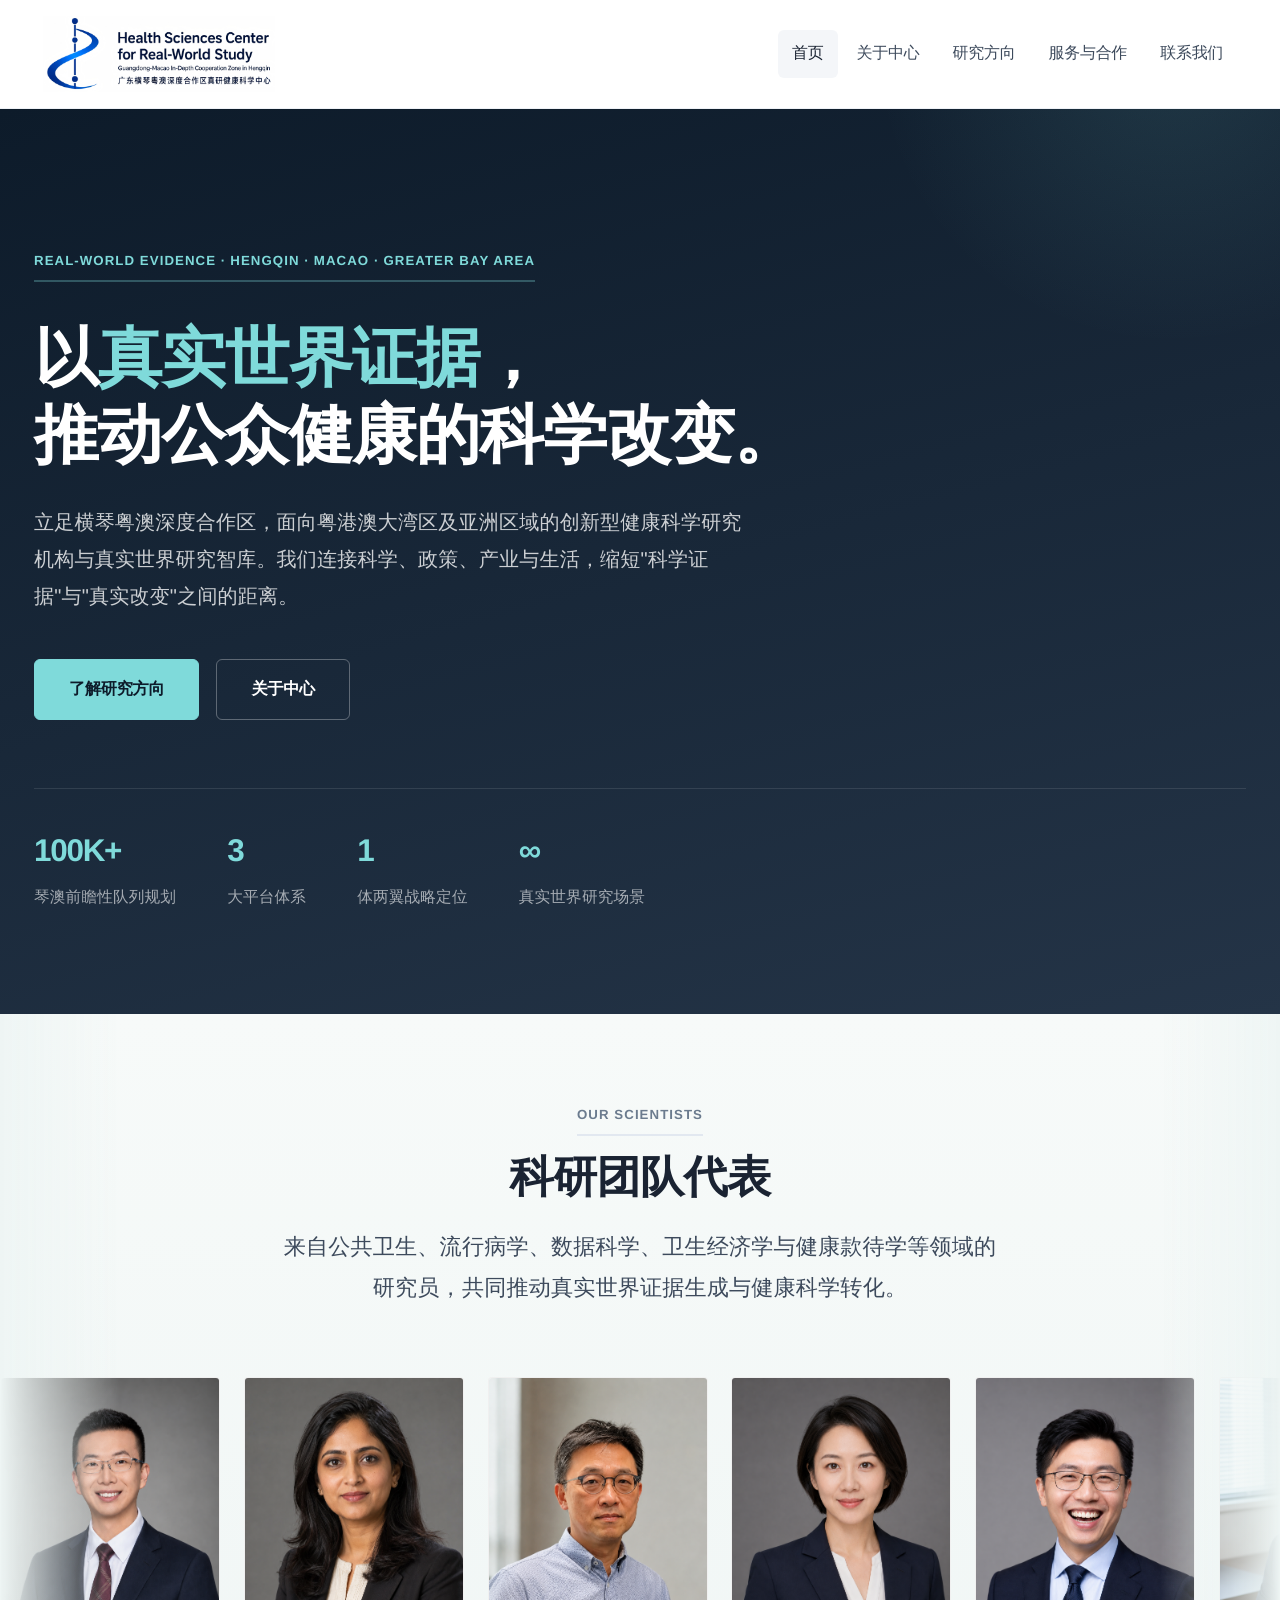
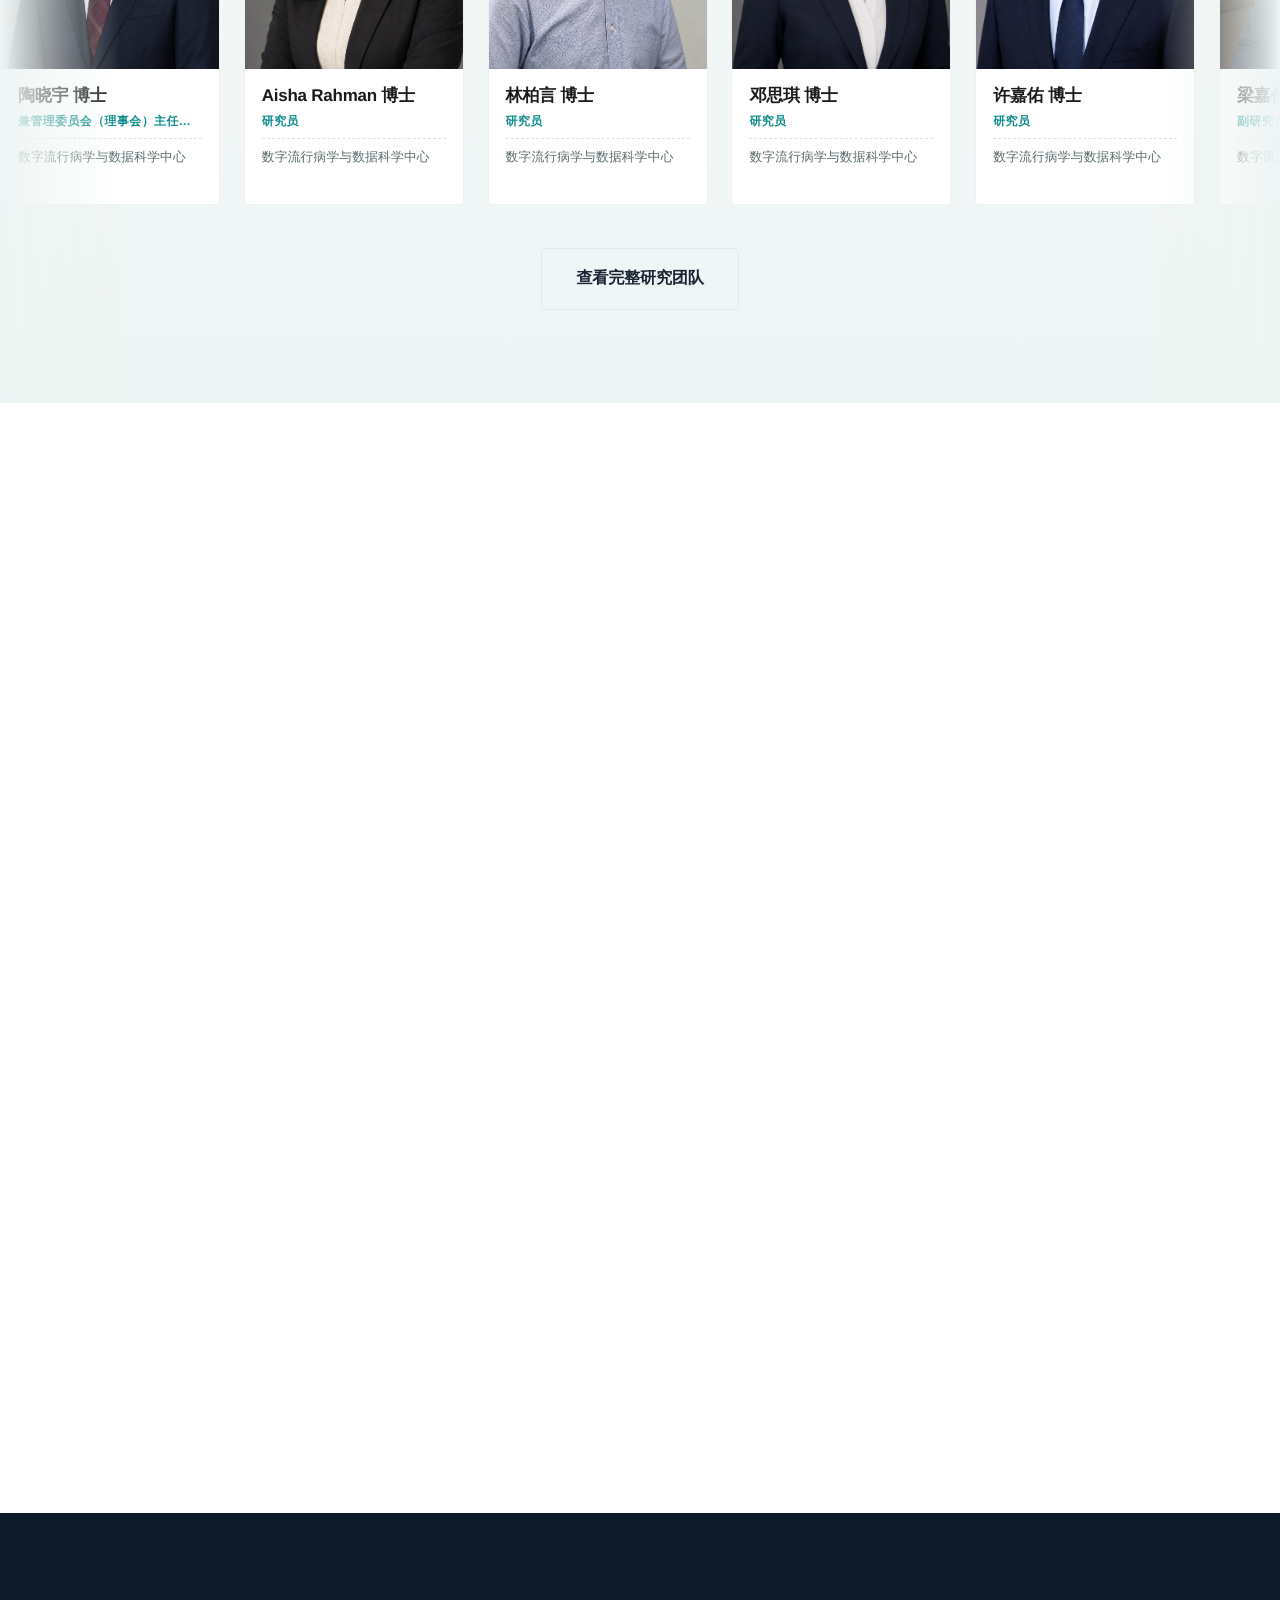
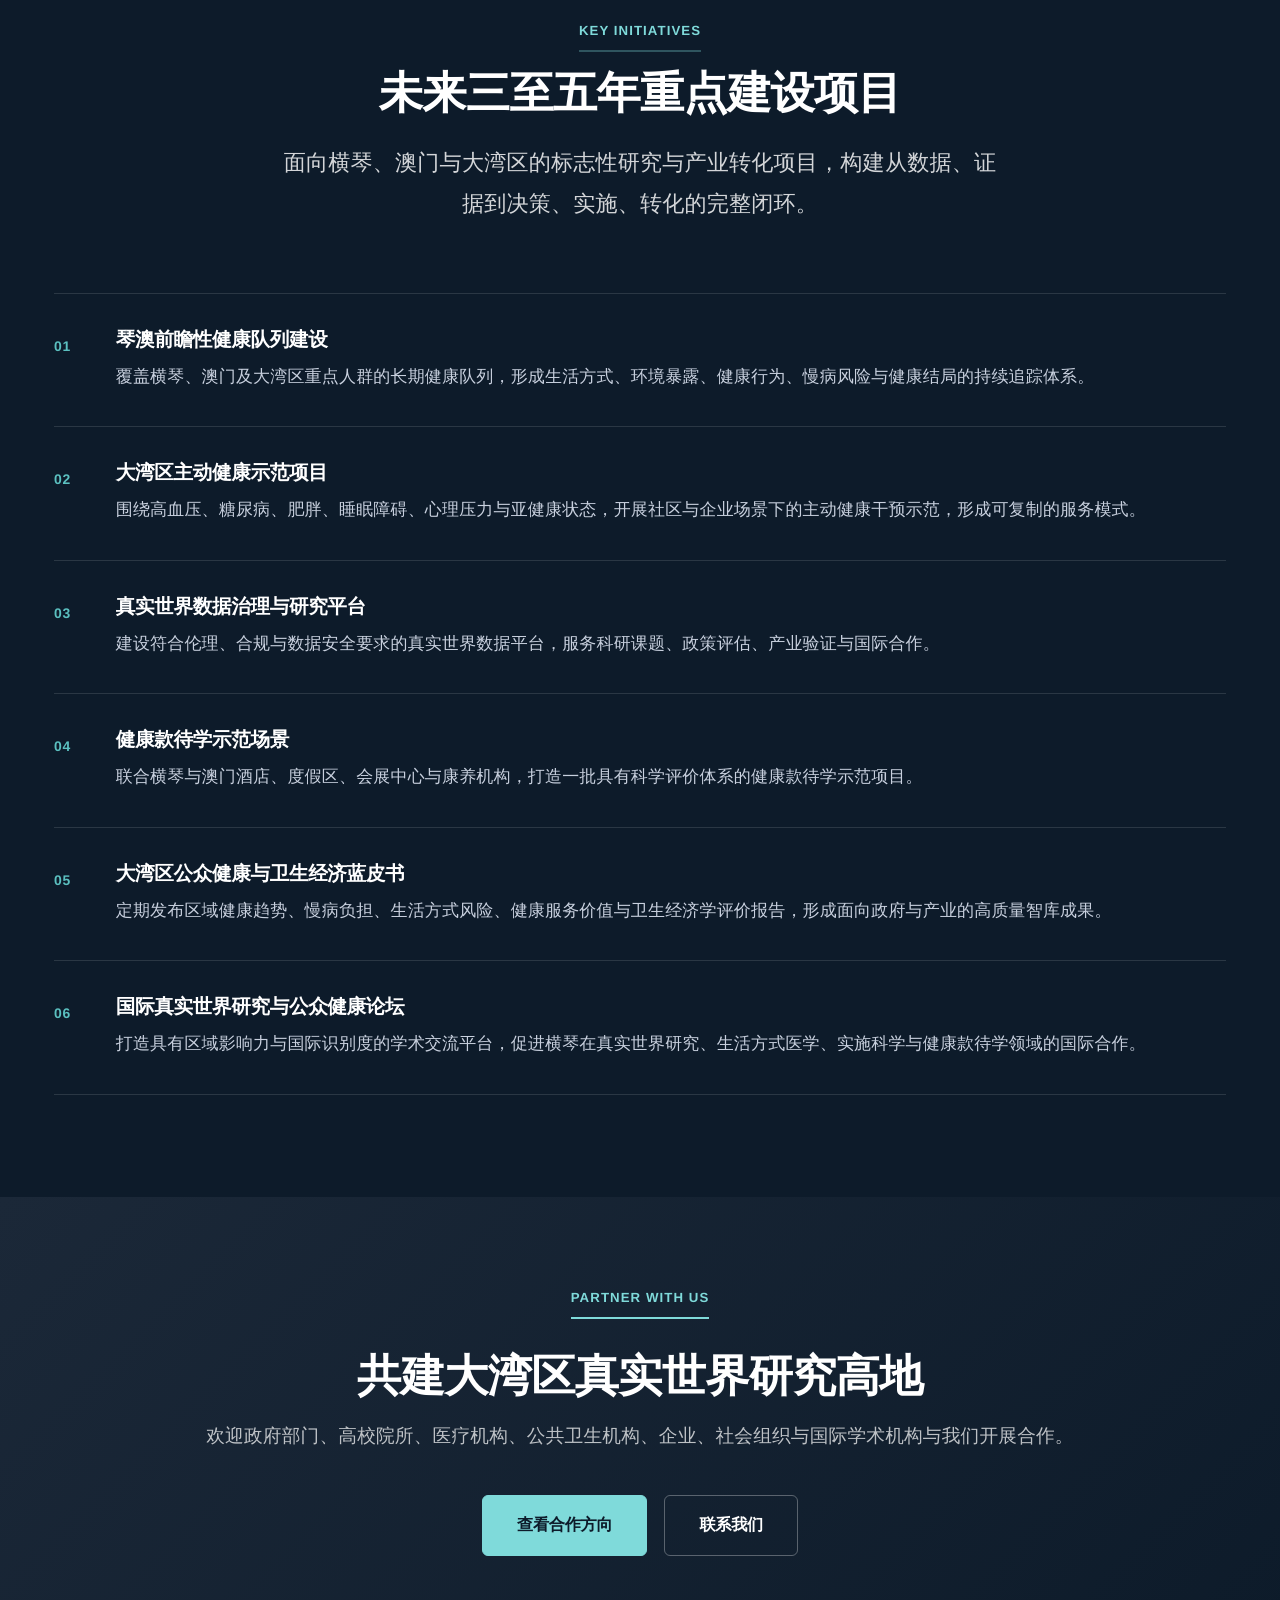
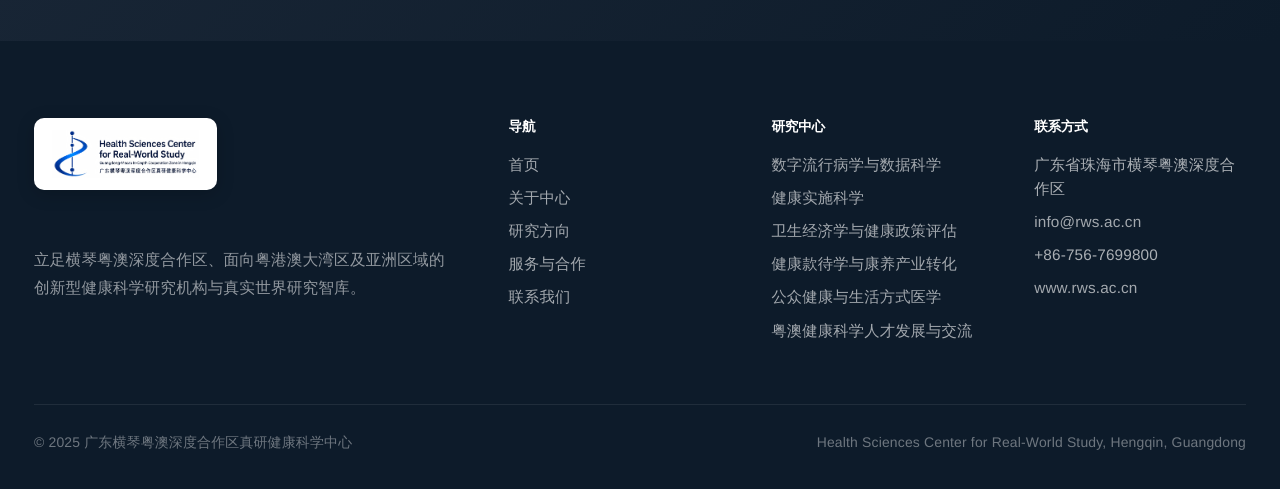
==== commit 5555cb25: "Update index.html" ====
--- a/index.html
+++ b/index.html
@@ -316,7 +316,7 @@
                 <div class="pi-photo"><img src="img/team/tao-xiaoyu.jpg" alt="陶晓宇 博士" loading="lazy"></div>
                 <div class="pi-body">
                     <h4 class="pi-name">陶晓宇 博士</h4>
-                    <span class="pi-role">健康科学中心执行主任暨分中心主任</span>
+                    <span class="pi-role">兼管理委员会（理事会）主任委员</span>
                     <p class="pi-center">数字流行病学与数据科学中心</p>
                 </div>
             </a>
@@ -380,7 +380,7 @@
                 <div class="pi-photo"><img src="img/team/huang-zijian.jpg" alt="黄子健 博士" loading="lazy"></div>
                 <div class="pi-body">
                     <h4 class="pi-name">黄子健 博士</h4>
-                    <span class="pi-role">分中心主任</span>
+                    <span class="pi-role">兼伦理委员会主任委员</span>
                     <p class="pi-center">健康实施科学中心</p>
                 </div>
             </a>
@@ -408,7 +408,7 @@
                 <div class="pi-photo"><img src="img/team/ma-jingwen.jpg" alt="马静雯 博士" loading="lazy"></div>
                 <div class="pi-body">
                     <h4 class="pi-name">马静雯 博士</h4>
-                    <span class="pi-role">分中心主任</span>
+                    <span class="pi-role">兼数据治理委员会主任委员</span>
                     <p class="pi-center">卫生经济学与健康政策评估中心</p>
                 </div>
             </a>
@@ -445,7 +445,7 @@
                 <div class="pi-photo"><img src="img/team/guan-jieqi.jpg" alt="管洁琦 博士" loading="lazy"></div>
                 <div class="pi-body">
                     <h4 class="pi-name">管洁琦 博士</h4>
-                    <span class="pi-role">学术委员会主任委员暨分中心主任</span>
+                    <span class="pi-role">兼学术委员会主任委员</span>
                     <p class="pi-center">健康款待学与康养产业转化中心</p>
                 </div>
             </a>
@@ -472,7 +472,7 @@
                 <div class="pi-photo"><img src="img/team/wang-liang.jpg" alt="王亮 博士" loading="lazy"></div>
                 <div class="pi-body">
                     <h4 class="pi-name">王亮 博士</h4>
-                    <span class="pi-role">研究员</span>
+                    <span class="pi-role">兼伦理委员会副主任委员</span>
                     <p class="pi-center">健康款待学与康养产业转化中心</p>
                 </div>
             </a>
@@ -491,7 +491,7 @@
                 <div class="pi-photo"><img src="img/team/chen-jiayi.jpg" alt="陈嘉怡 博士" loading="lazy"></div>
                 <div class="pi-body">
                     <h4 class="pi-name">陈嘉怡 博士</h4>
-                    <span class="pi-role">分中心主任</span>
+                    <span class="pi-role">伦理委员会副主任委员</span>
                     <p class="pi-center">公众健康与生活方式医学中心</p>
                 </div>
             </a>
@@ -518,7 +518,7 @@
                 <div class="pi-photo"><img src="img/team/zhao-yang.jpg" alt="赵扬 博士" loading="lazy"></div>
                 <div class="pi-body">
                     <h4 class="pi-name">赵扬 博士</h4>
-                    <span class="pi-role">副研究员</span>
+                    <span class="pi-role">兼行政、法务及对外事务职务主管</span>
                     <p class="pi-center">公众健康与生活方式医学中心</p>
                 </div>
             </a>
@@ -537,7 +537,7 @@
                 <div class="pi-photo"><img src="img/team/li-zhuo.jpg" alt="李卓 博士" loading="lazy"></div>
                 <div class="pi-body">
                     <h4 class="pi-name">李卓 博士</h4>
-                    <span class="pi-role">战略咨询委员会主任委员暨分中心主任</span>
+                    <span class="pi-role">兼战略咨询委员会主任委员</span>
                     <p class="pi-center">粤澳健康科学人才发展与交流中心</p>
                 </div>
             </a>
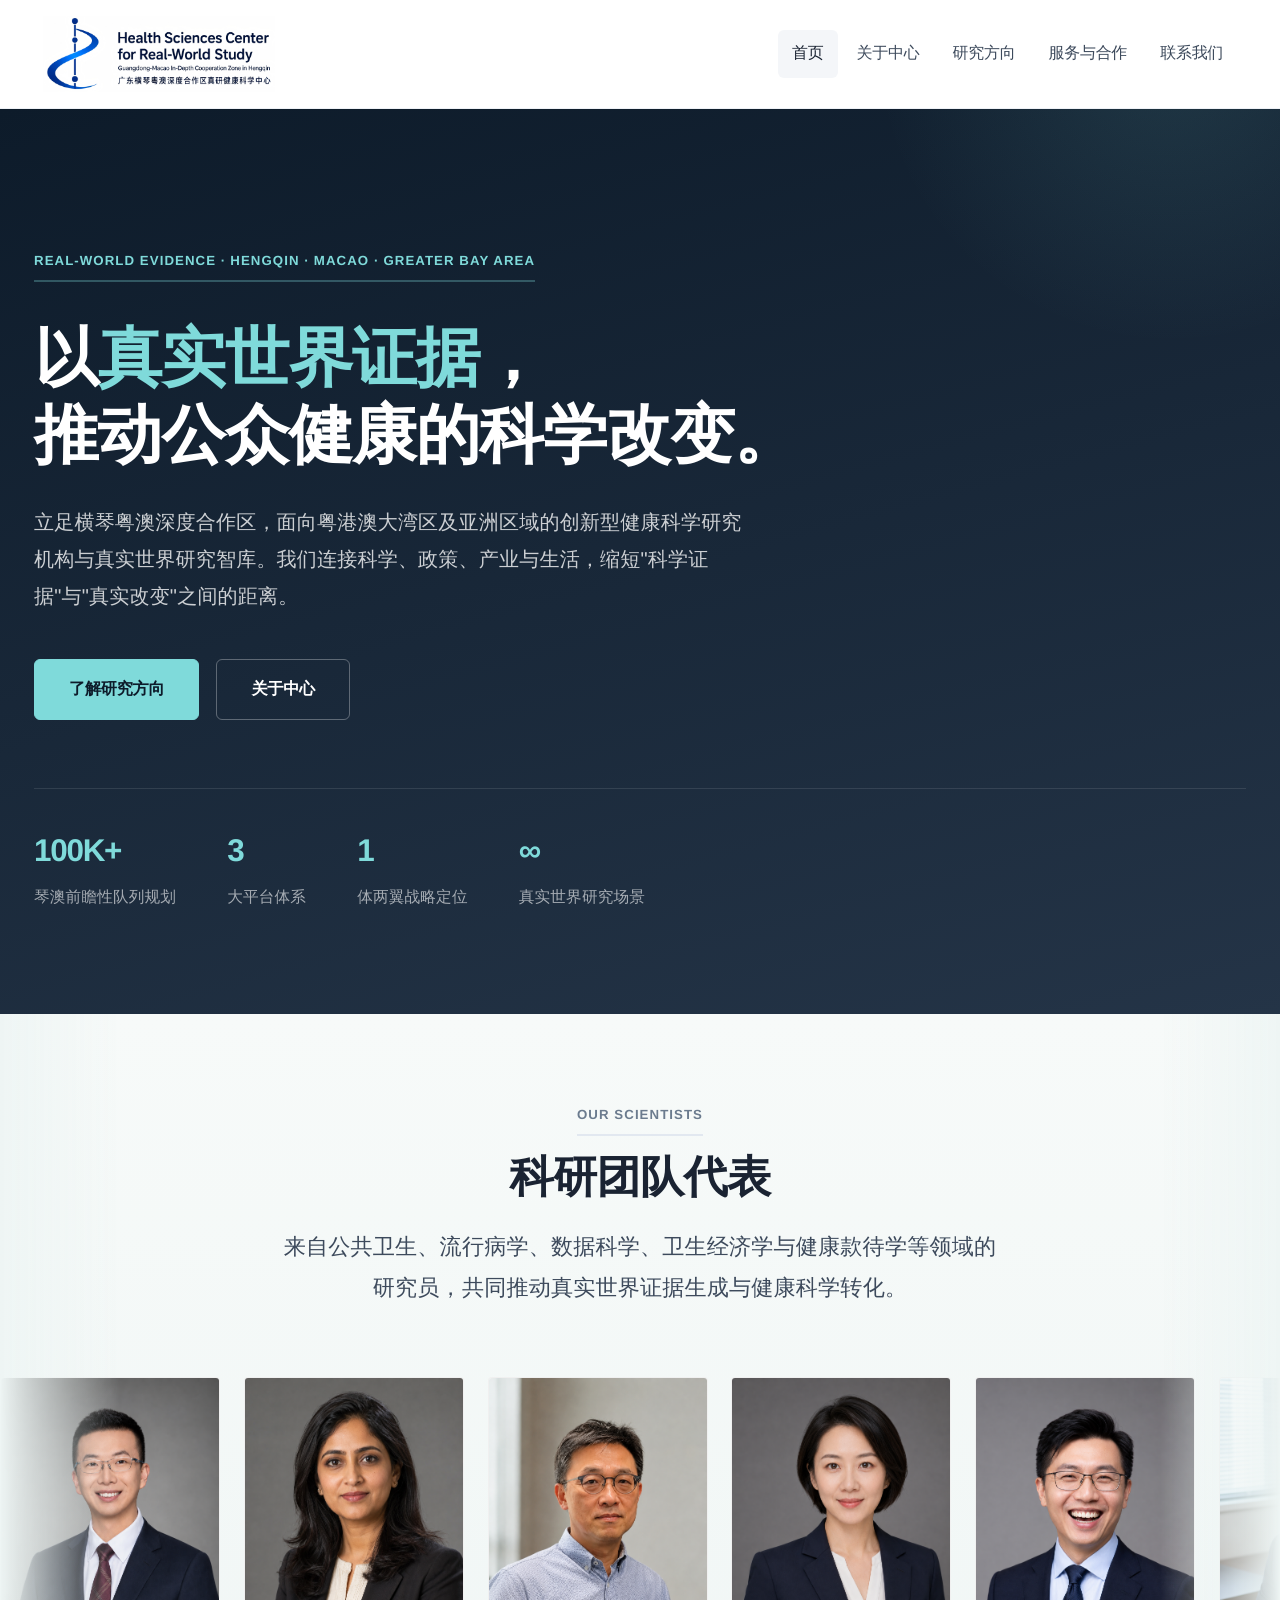
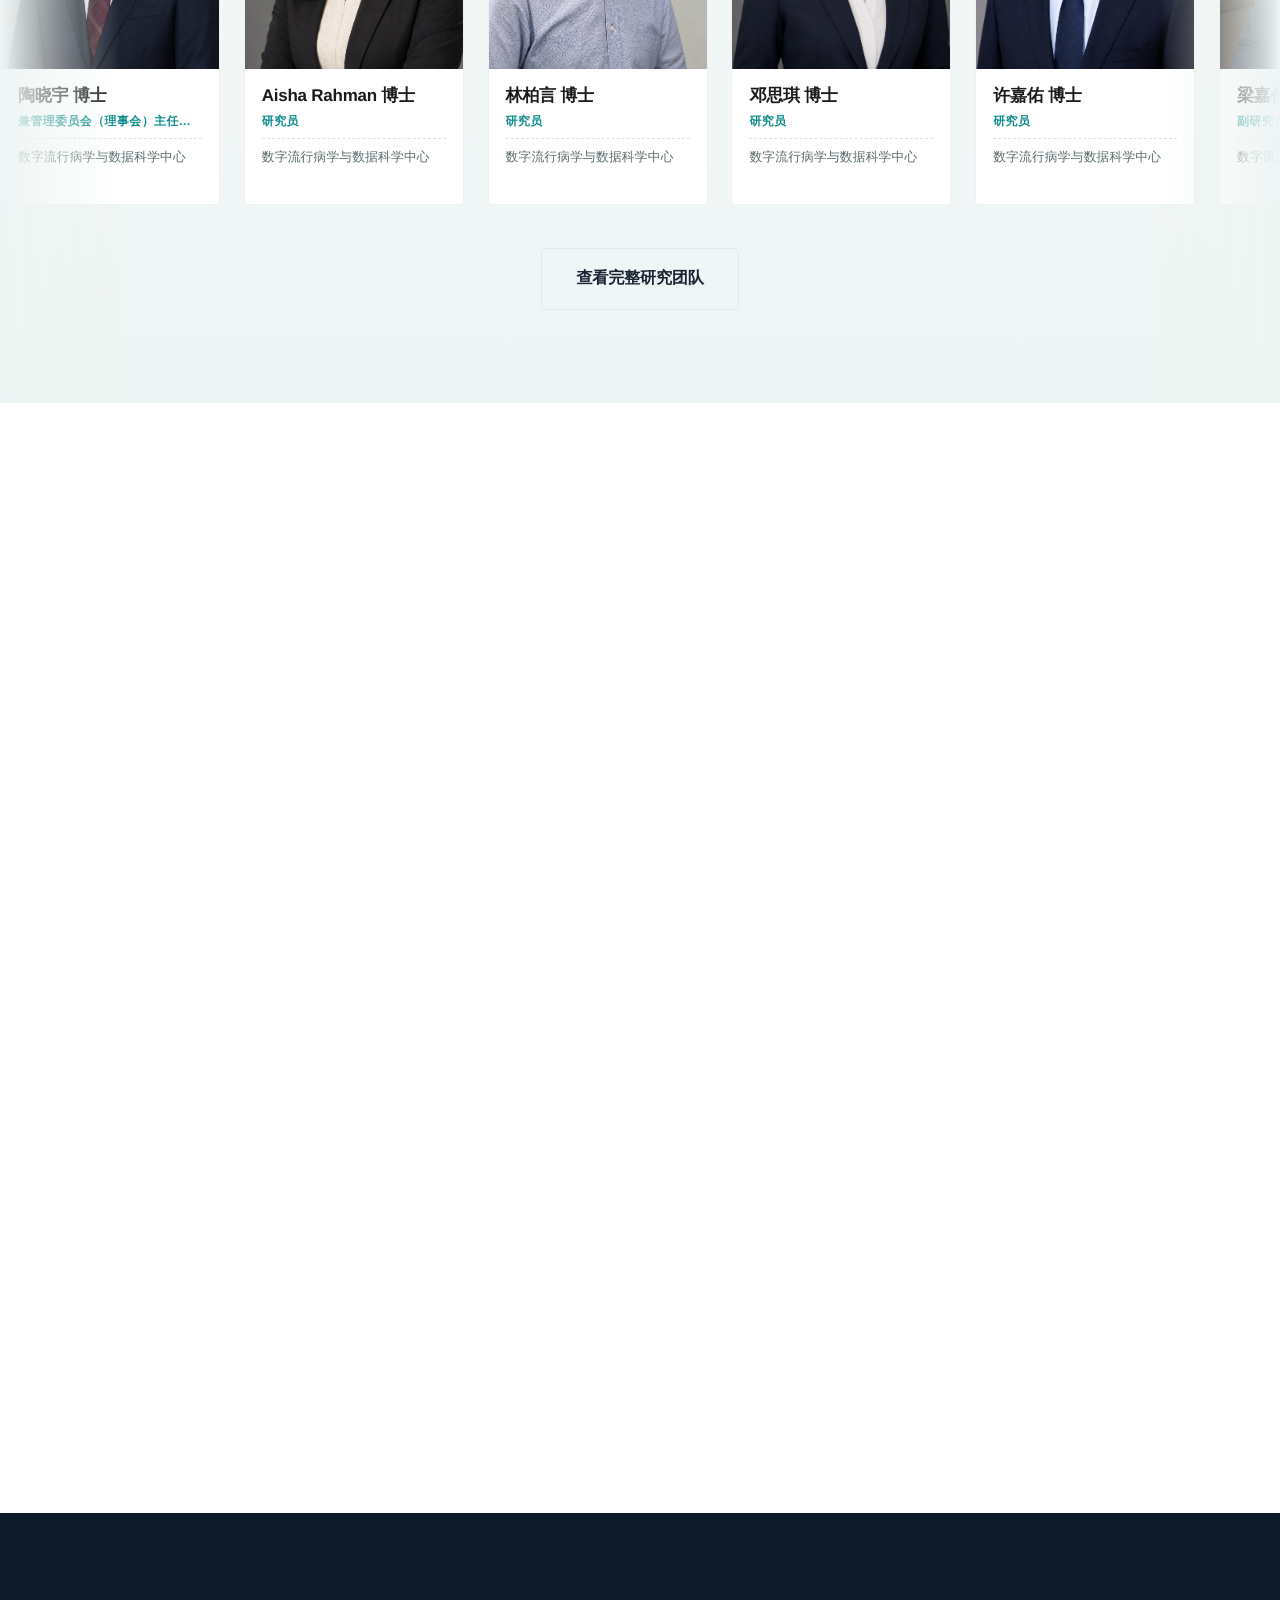
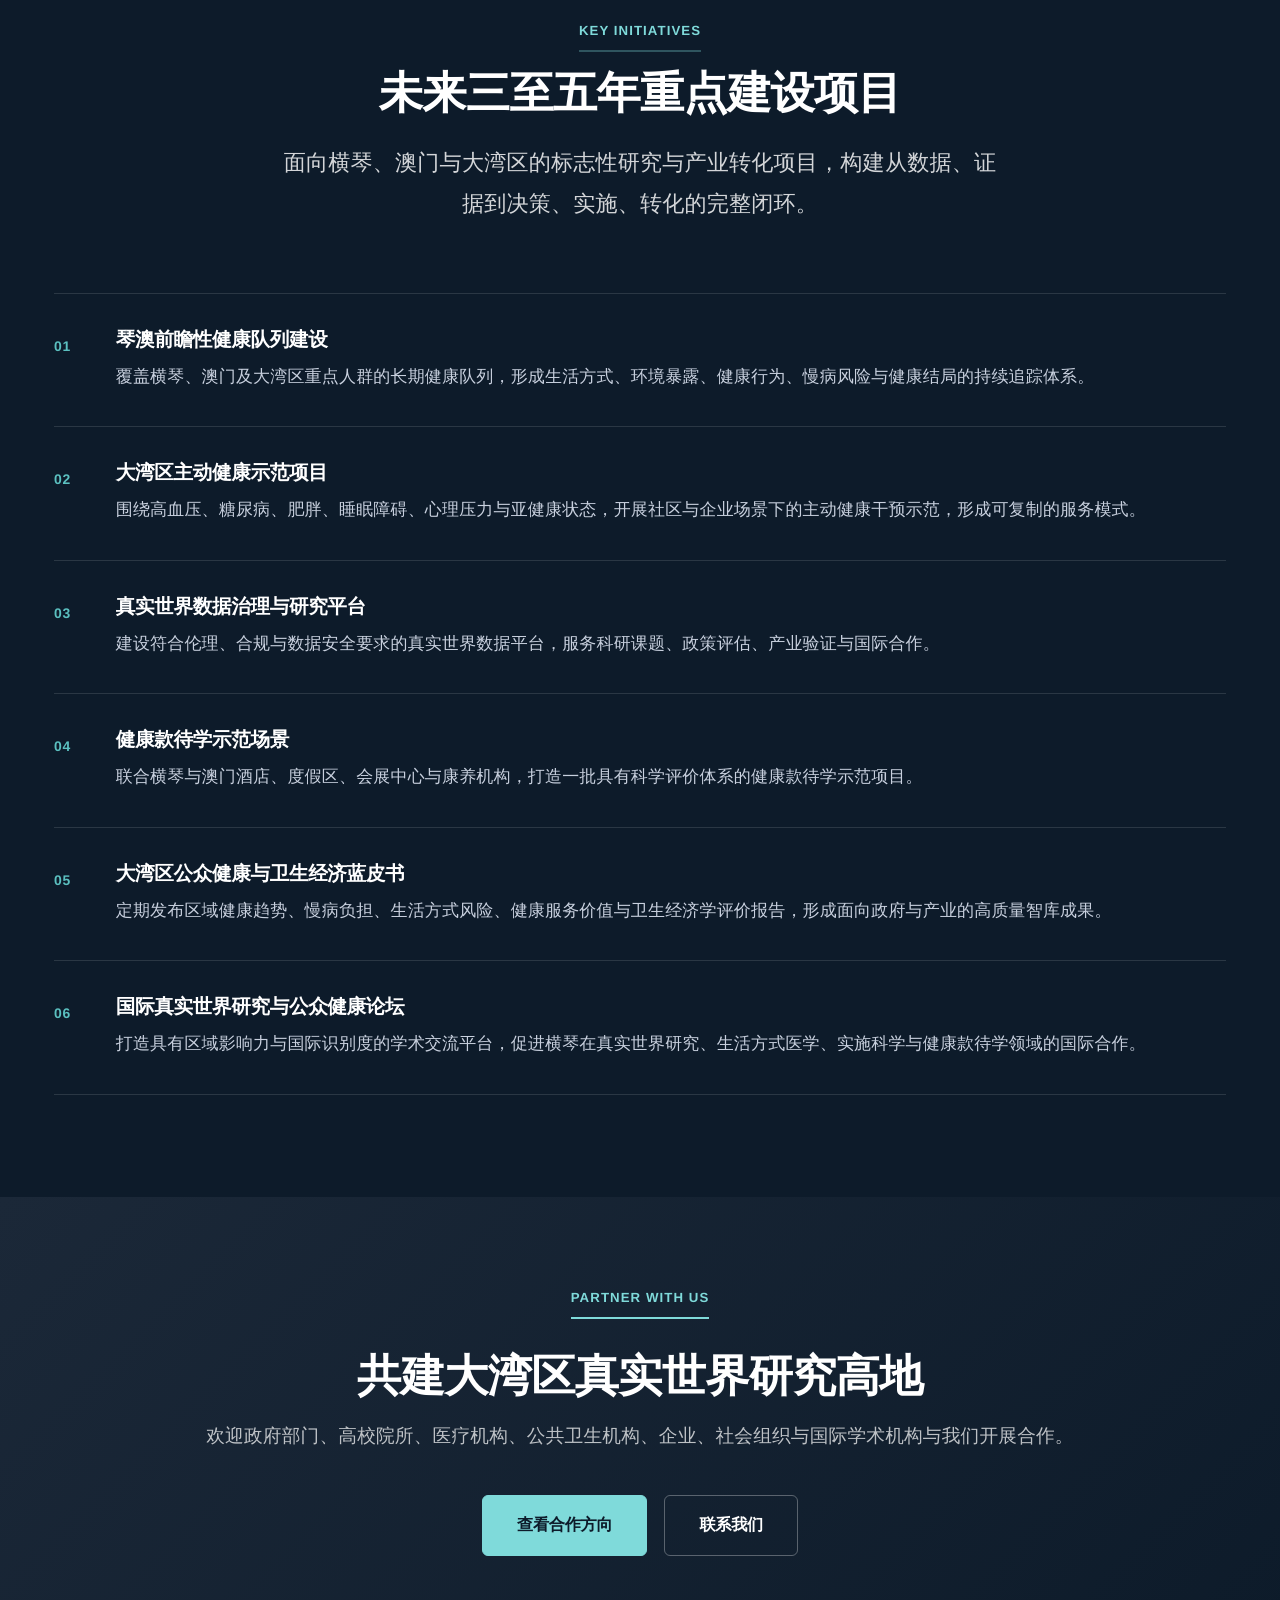
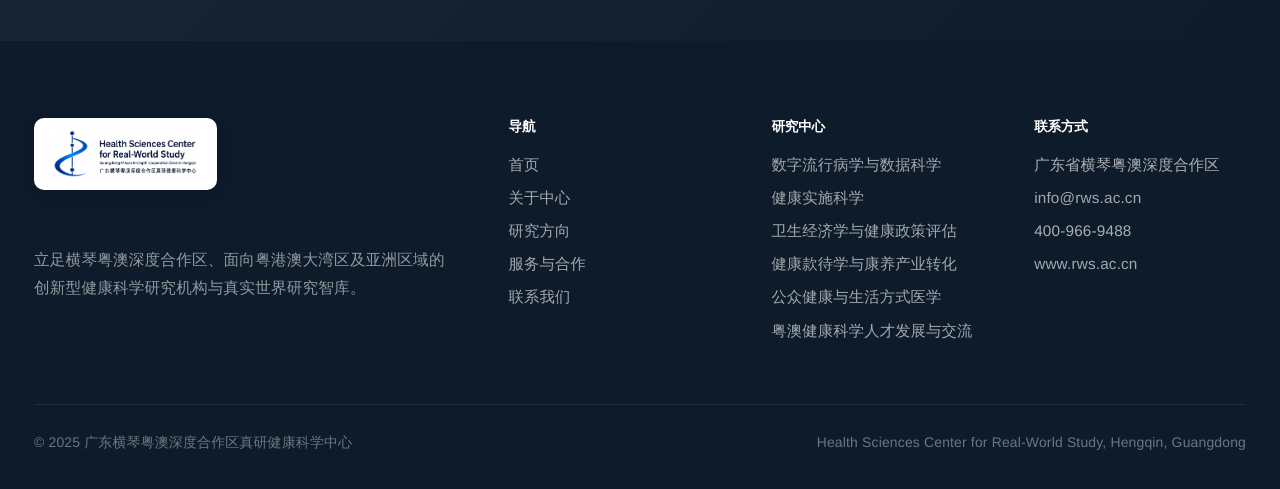
==== commit ccc852d0: "Update contact information in index.html" ====
--- a/index.html
+++ b/index.html
@@ -975,9 +975,9 @@
         <div>
             <h5>联系方式</h5>
             <ul>
-                <li>广东省珠海市横琴粤澳深度合作区</li>
+                <li>广东省横琴粤澳深度合作区</li>
                 <li><a href="mailto:info@rws.ac.cn">info@rws.ac.cn</a></li>
-                <li>+86-756-7699800</li>
+                <li>400-966-9488</li>
                 <li><a href="http://www.rws.ac.cn">www.rws.ac.cn</a></li>
             </ul>
         </div>
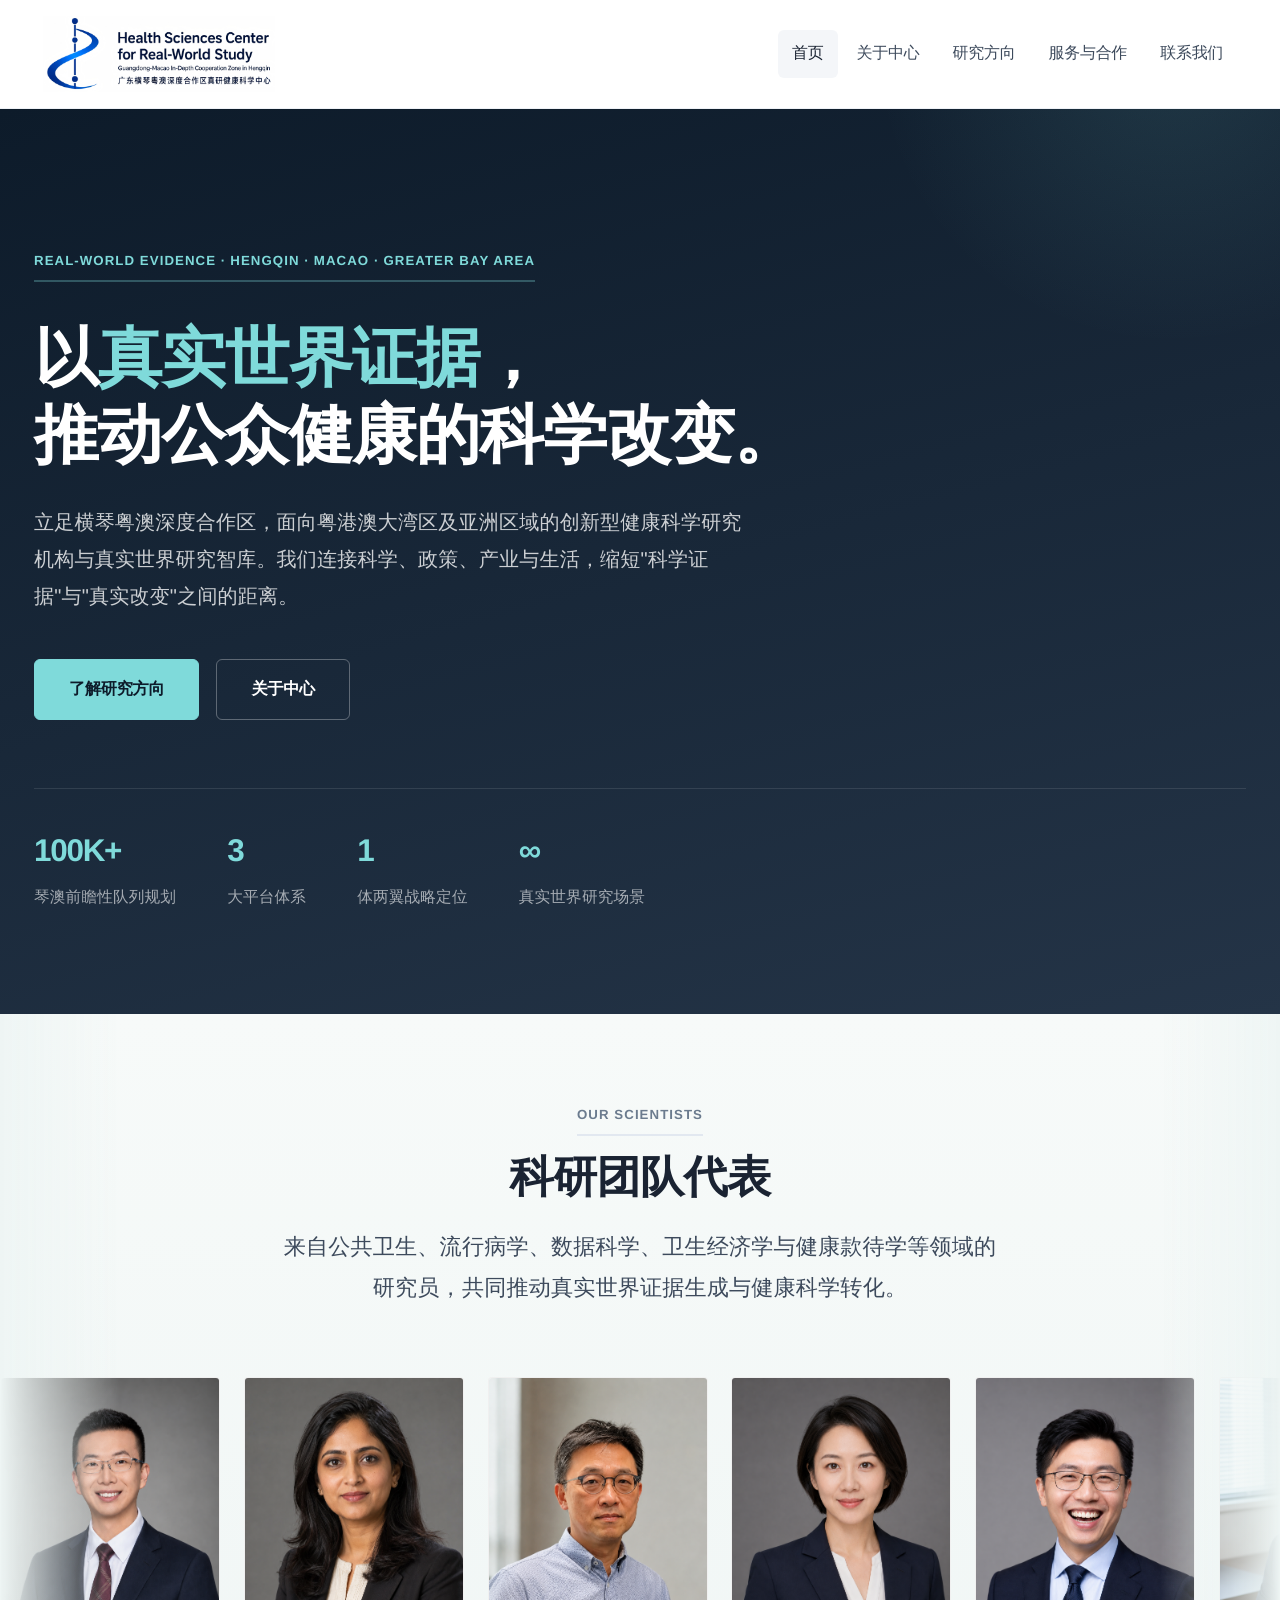
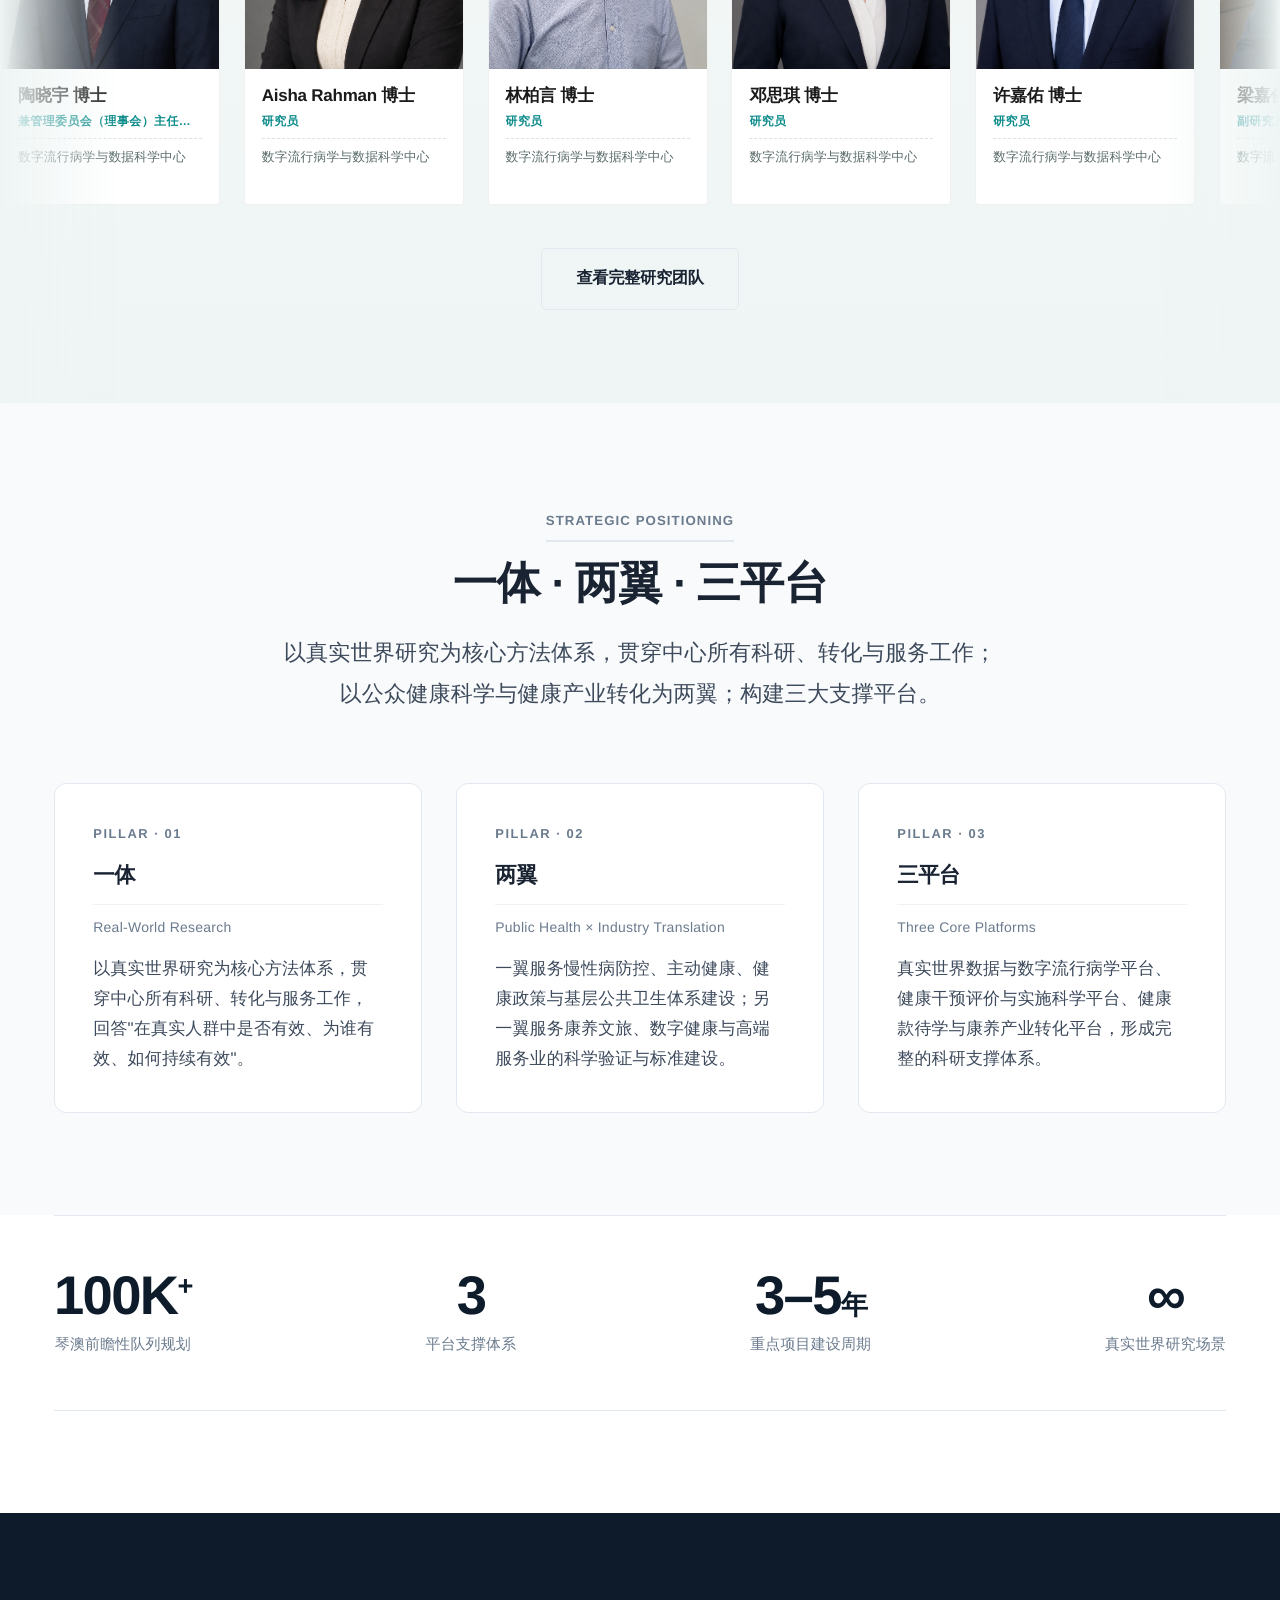
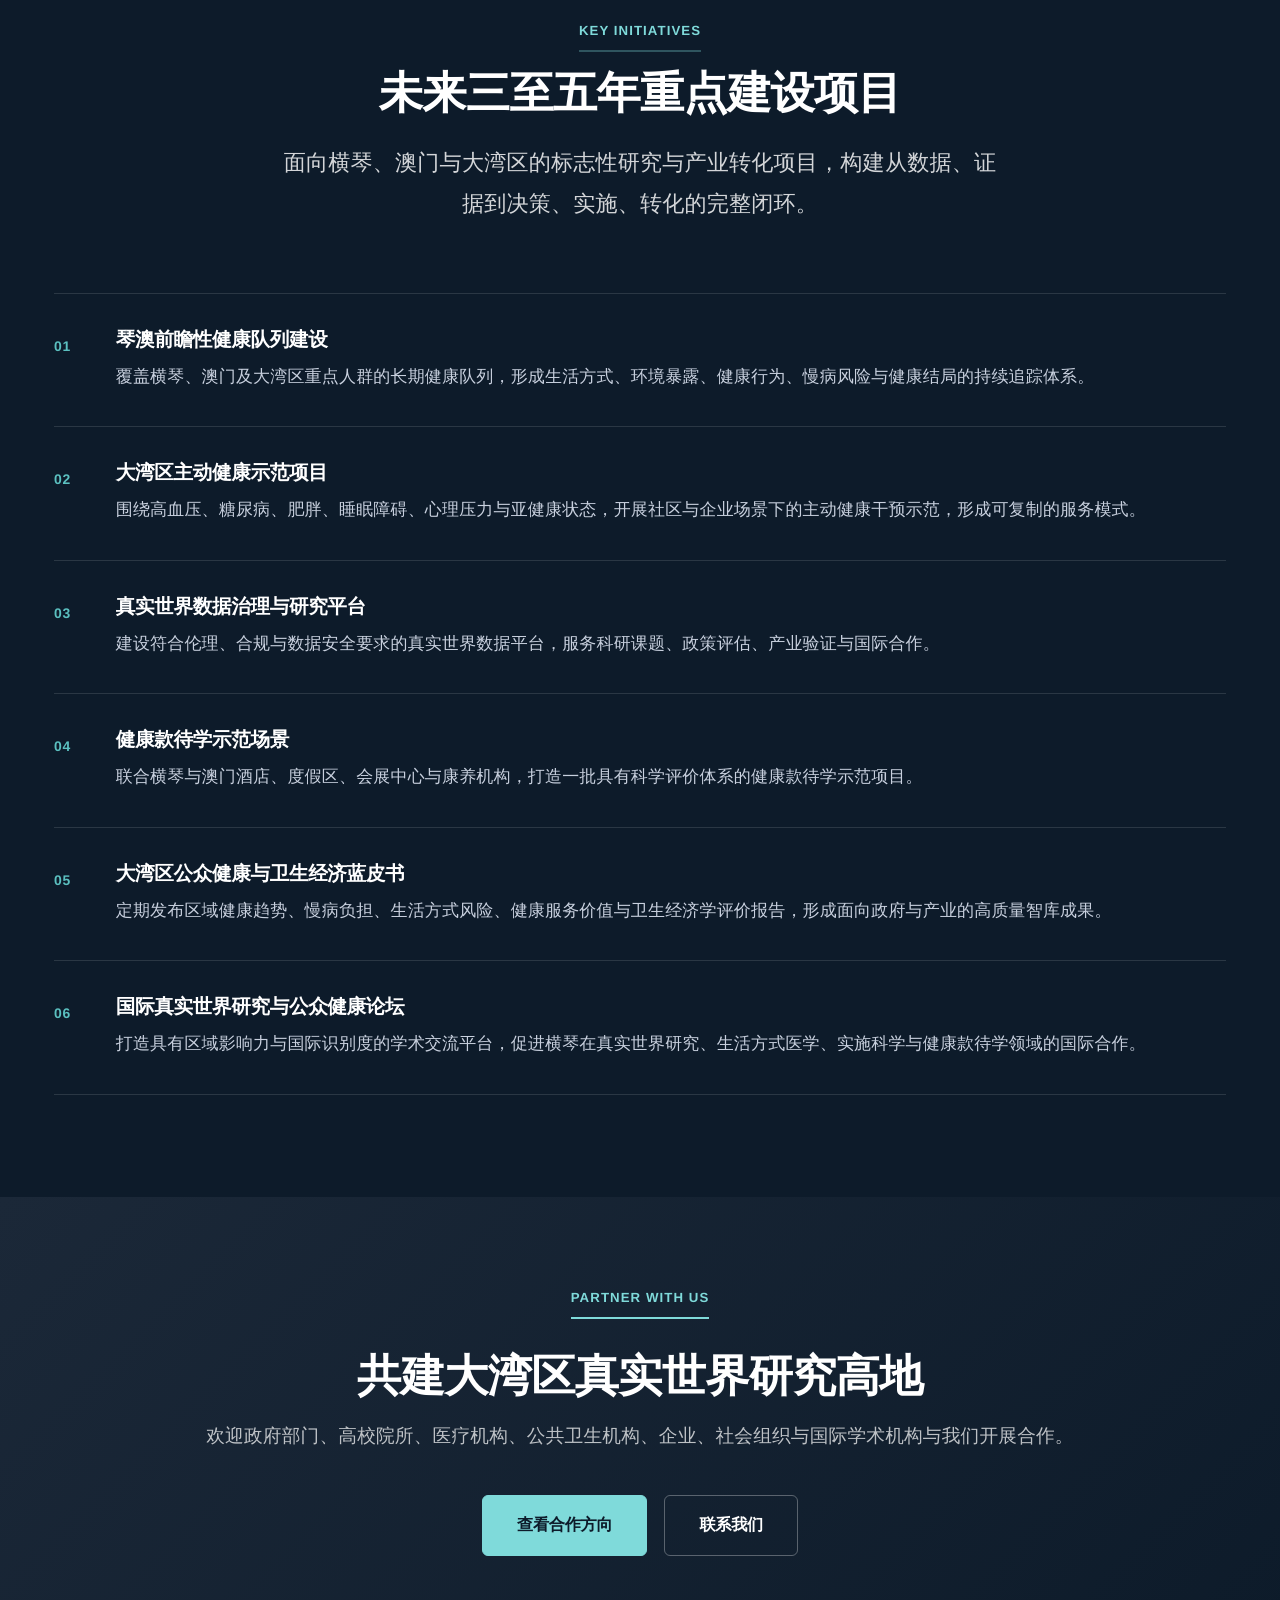
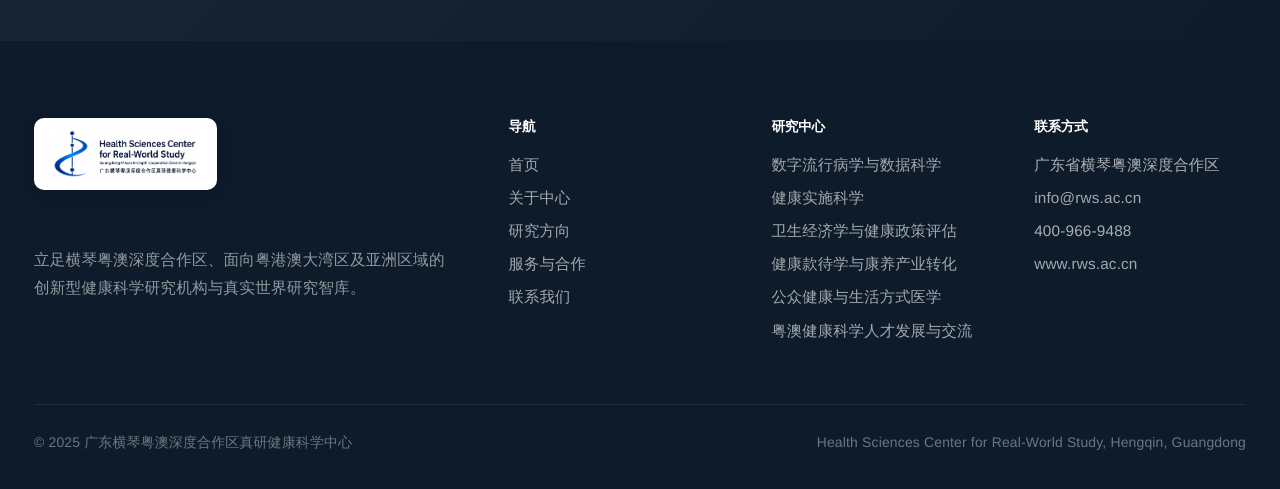
==== commit 00183236: "Update index.html" ====
--- a/index.html
+++ b/index.html
@@ -469,15 +469,6 @@
             </a>
 
             <a href="research.html#center-4" class="pi-card">
-                <div class="pi-photo"><img src="img/team/wang-liang.jpg" alt="王亮 博士" loading="lazy"></div>
-                <div class="pi-body">
-                    <h4 class="pi-name">王亮 博士</h4>
-                    <span class="pi-role">兼伦理委员会副主任委员</span>
-                    <p class="pi-center">健康款待学与康养产业转化中心</p>
-                </div>
-            </a>
-
-            <a href="research.html#center-4" class="pi-card">
                 <div class="pi-photo"><img src="img/team/tan-zhuoran.jpg" alt="谭卓然 博士" loading="lazy"></div>
                 <div class="pi-body">
                     <h4 class="pi-name">谭卓然 博士</h4>
@@ -533,15 +524,6 @@
             </a>
 
             <!-- Center 06：粤澳健康科学人才发展与交流中心 -->
-            <a href="research.html#center-6" class="pi-card">
-                <div class="pi-photo"><img src="img/team/li-zhuo.jpg" alt="李卓 博士" loading="lazy"></div>
-                <div class="pi-body">
-                    <h4 class="pi-name">李卓 博士</h4>
-                    <span class="pi-role">兼战略咨询委员会主任委员</span>
-                    <p class="pi-center">粤澳健康科学人才发展与交流中心</p>
-                </div>
-            </a>
-
             <a href="research.html#center-6" class="pi-card">
                 <div class="pi-photo"><img src="img/team/ye-jianing.jpg" alt="叶嘉宁 博士" loading="lazy"></div>
                 <div class="pi-body">
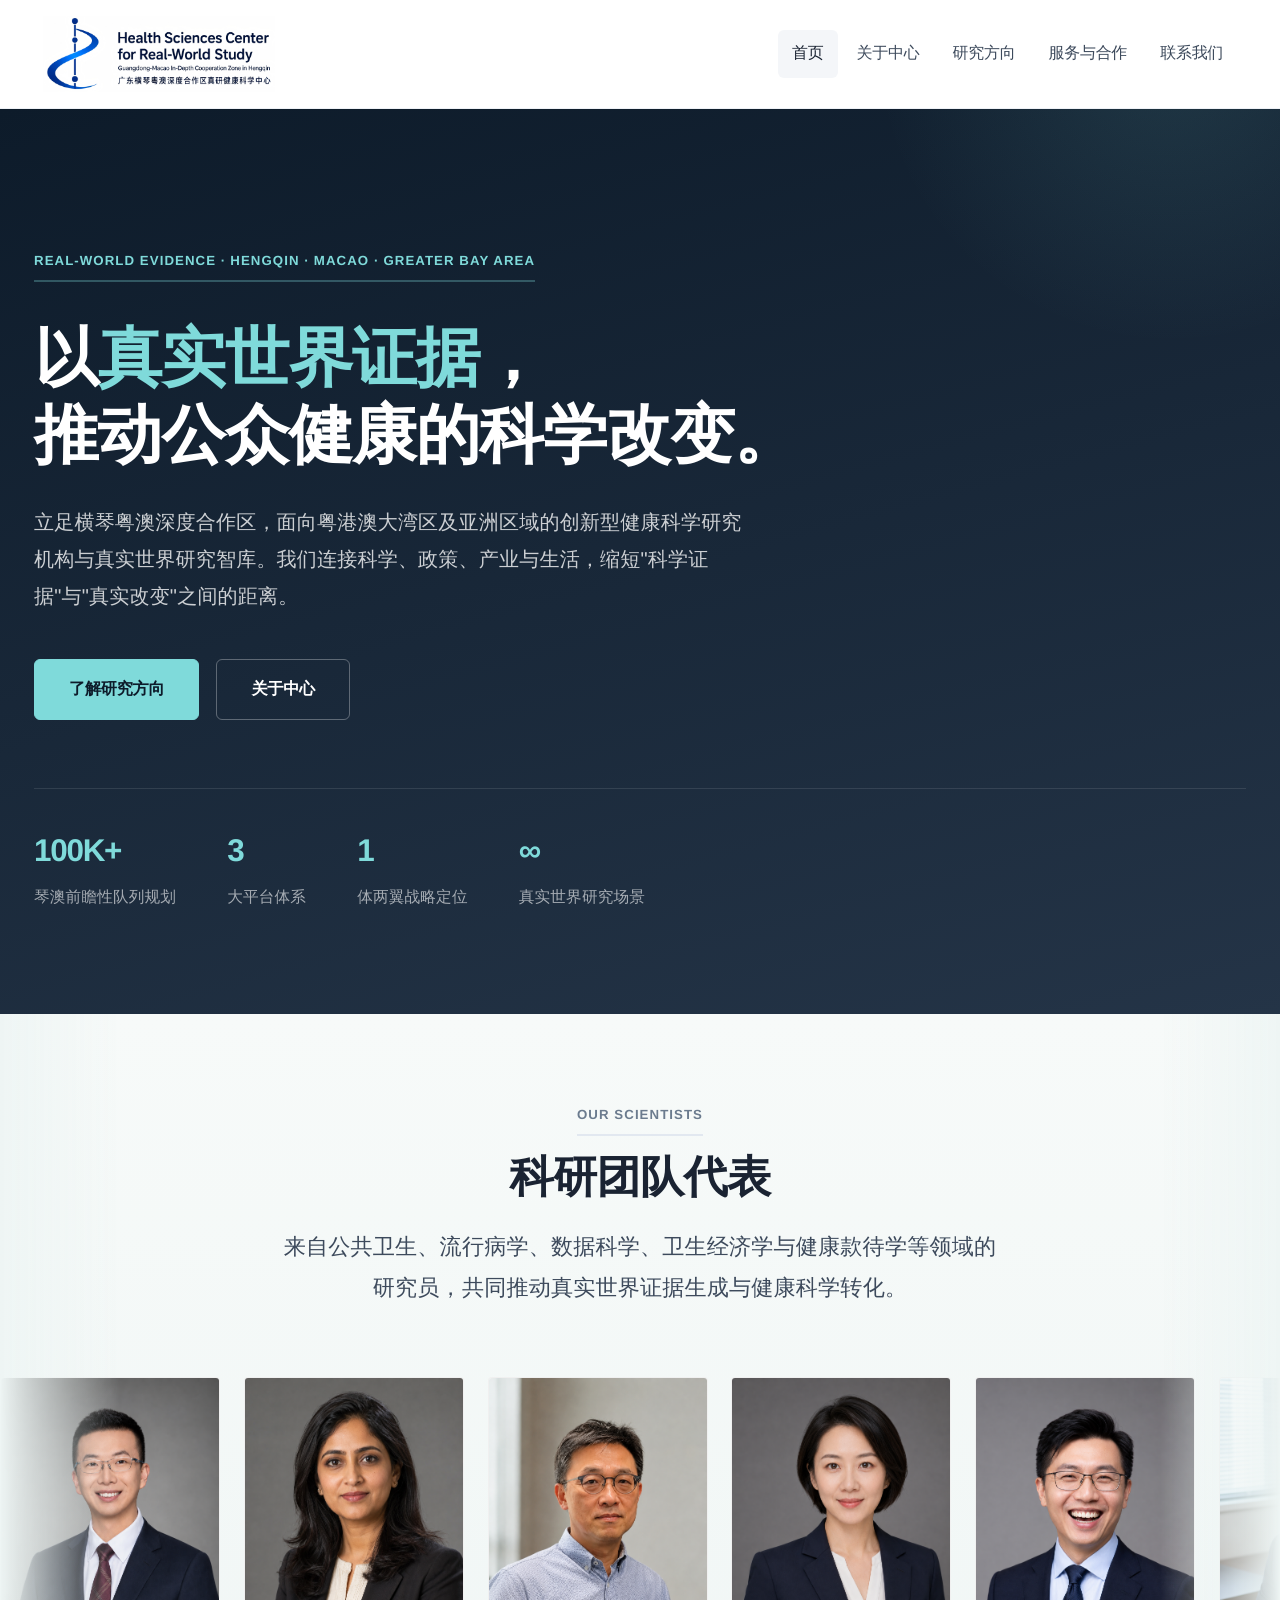
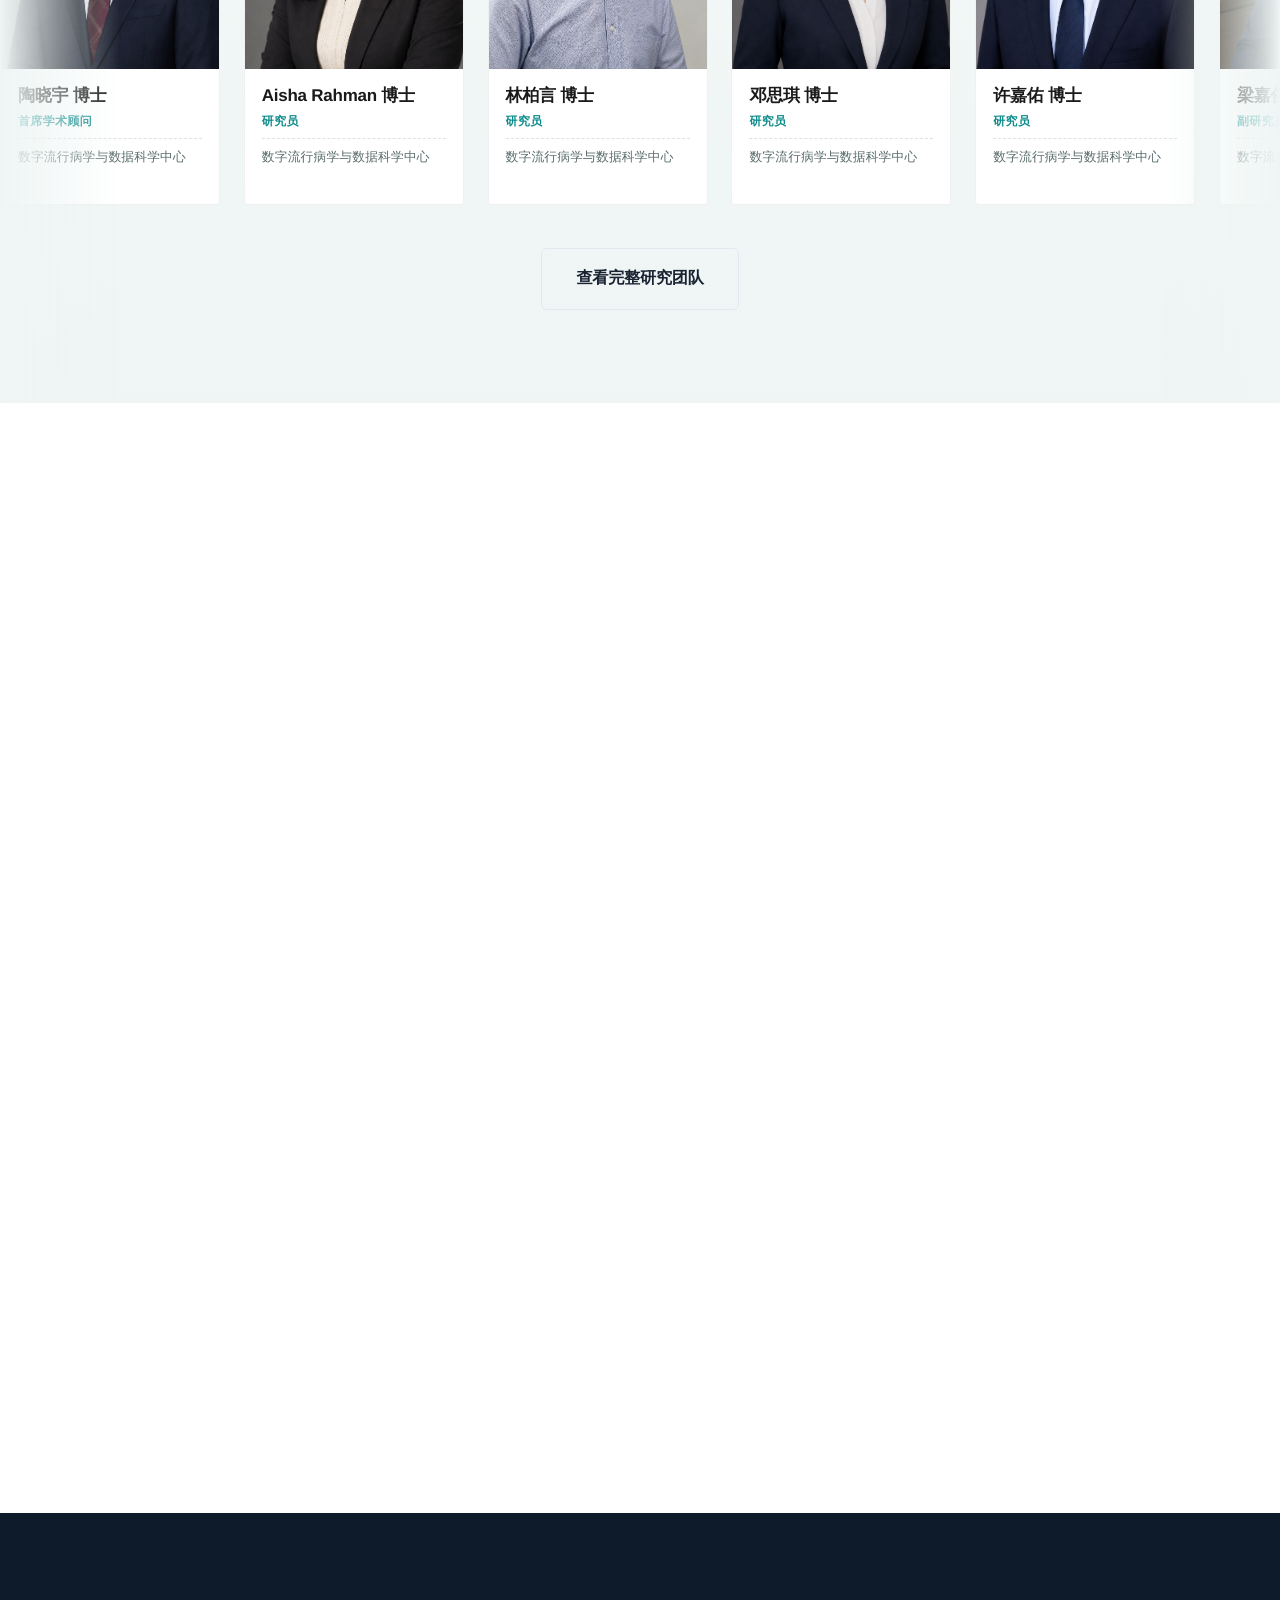
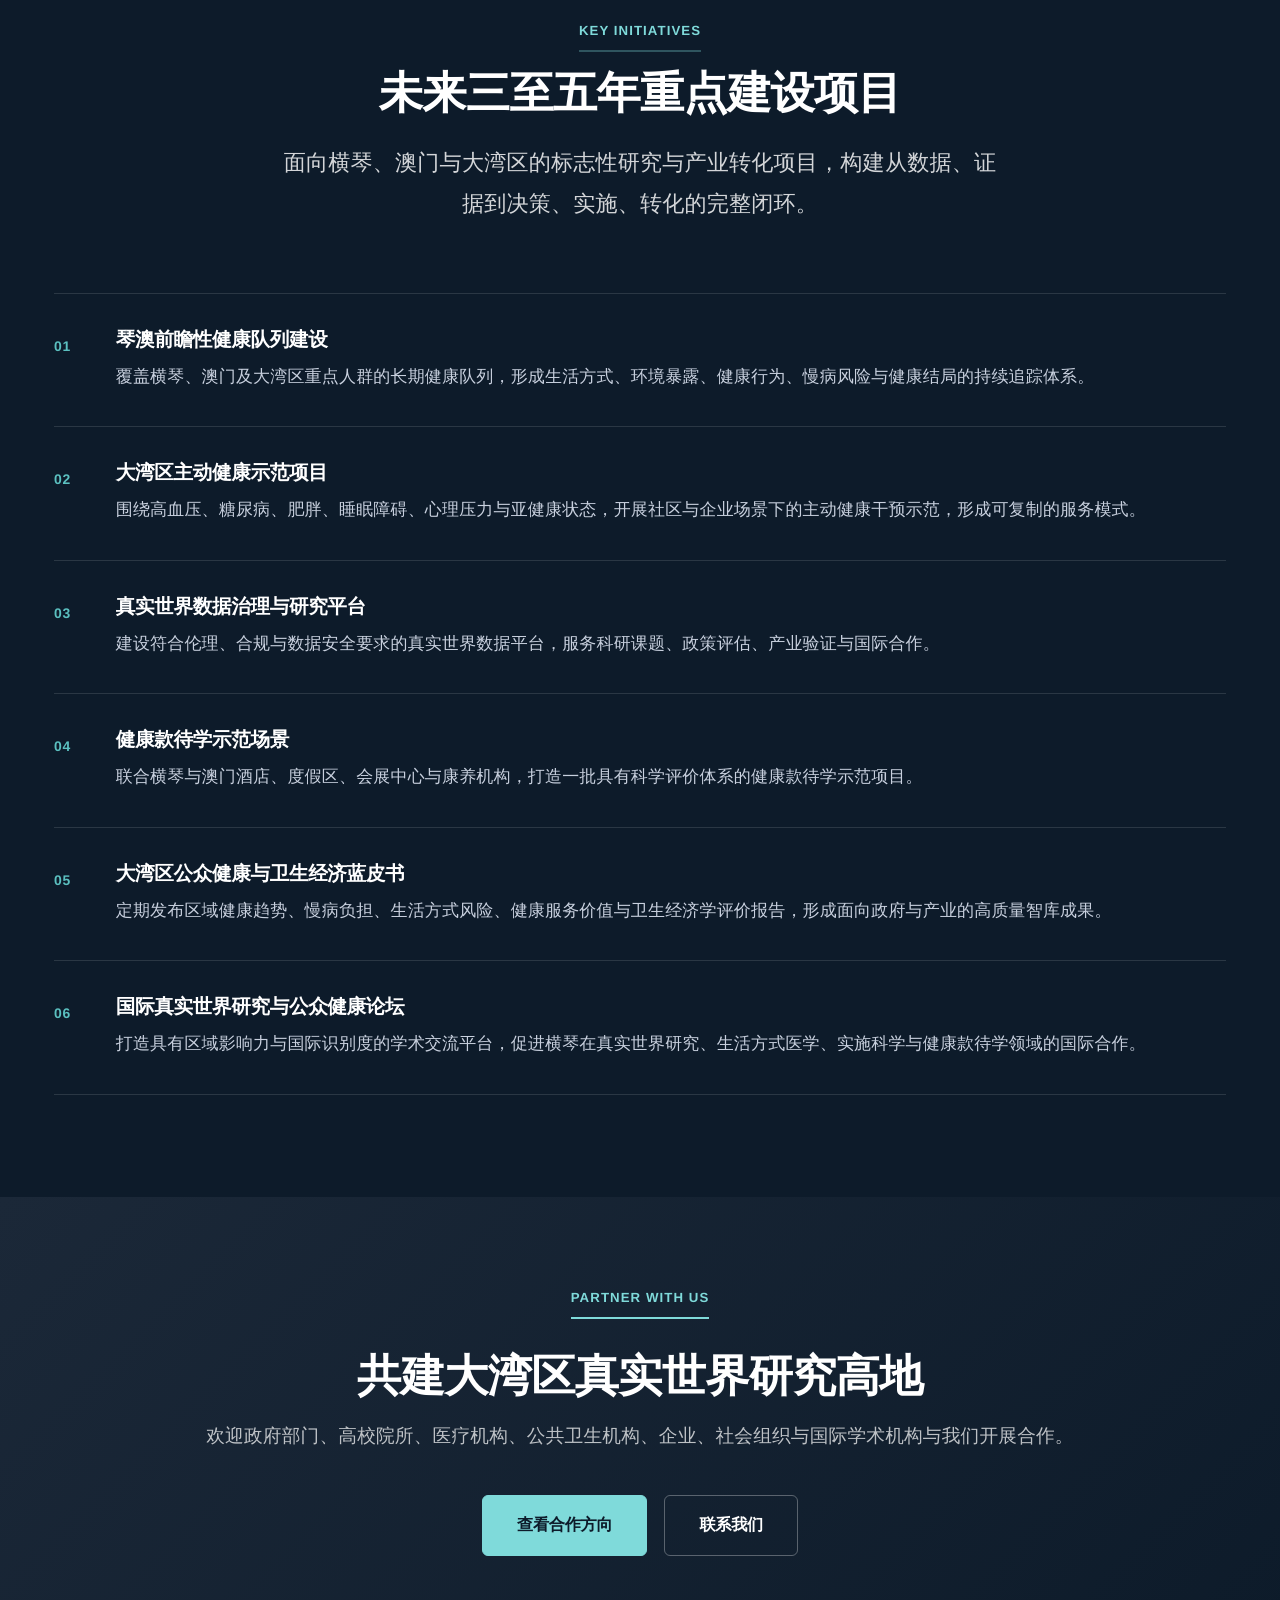
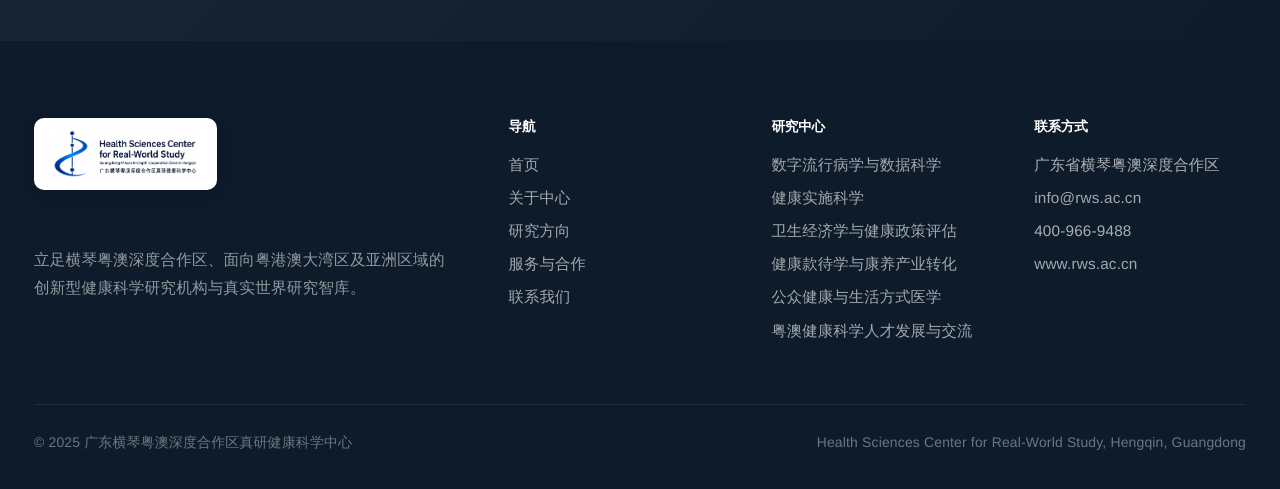
==== commit 2c99ddfc: "Update index.html" ====
--- a/index.html
+++ b/index.html
@@ -316,7 +316,7 @@
                 <div class="pi-photo"><img src="img/team/tao-xiaoyu.jpg" alt="陶晓宇 博士" loading="lazy"></div>
                 <div class="pi-body">
                     <h4 class="pi-name">陶晓宇 博士</h4>
-                    <span class="pi-role">兼管理委员会（理事会）主任委员</span>
+                    <span class="pi-role">首席学术顾问</span>
                     <p class="pi-center">数字流行病学与数据科学中心</p>
                 </div>
             </a>
@@ -445,7 +445,7 @@
                 <div class="pi-photo"><img src="img/team/guan-jieqi.jpg" alt="管洁琦 博士" loading="lazy"></div>
                 <div class="pi-body">
                     <h4 class="pi-name">管洁琦 博士</h4>
-                    <span class="pi-role">兼学术委员会主任委员</span>
+                    <span class="pi-role">首席学术顾问</span>
                     <p class="pi-center">健康款待学与康养产业转化中心</p>
                 </div>
             </a>
